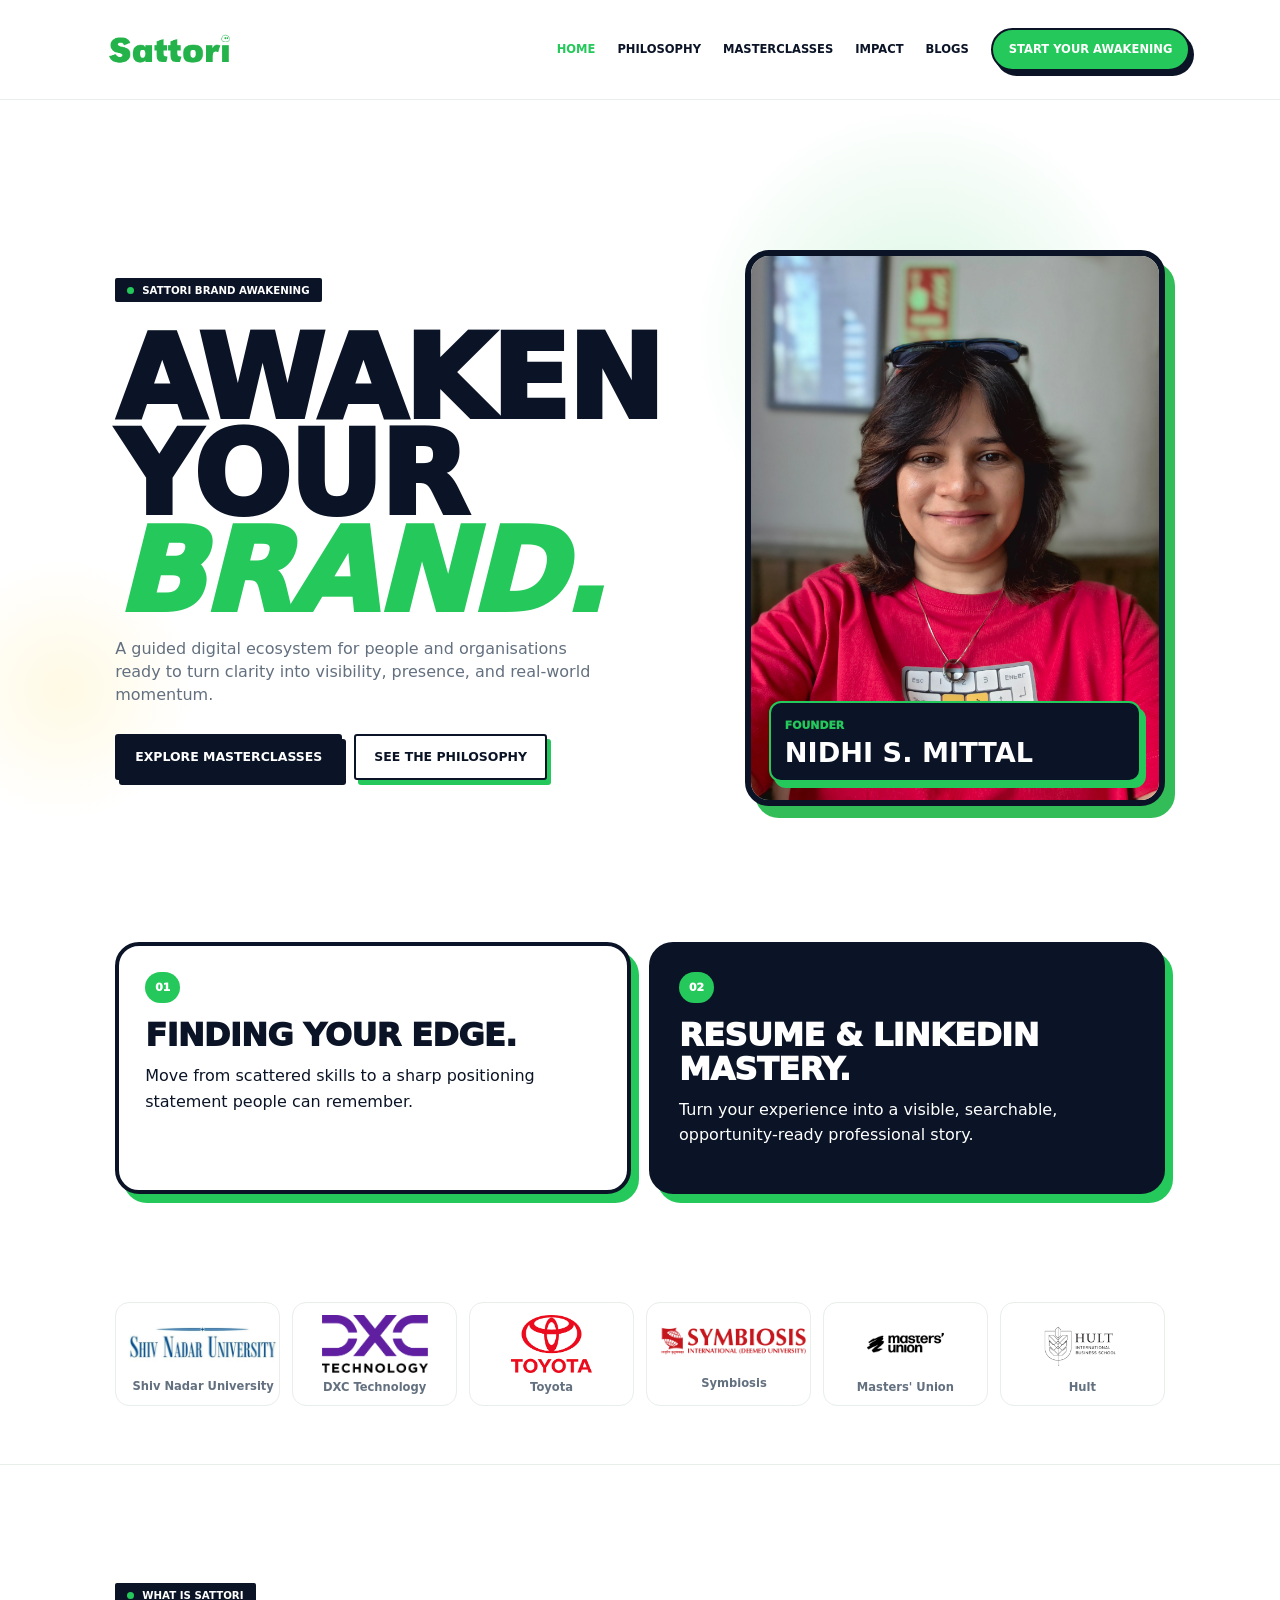
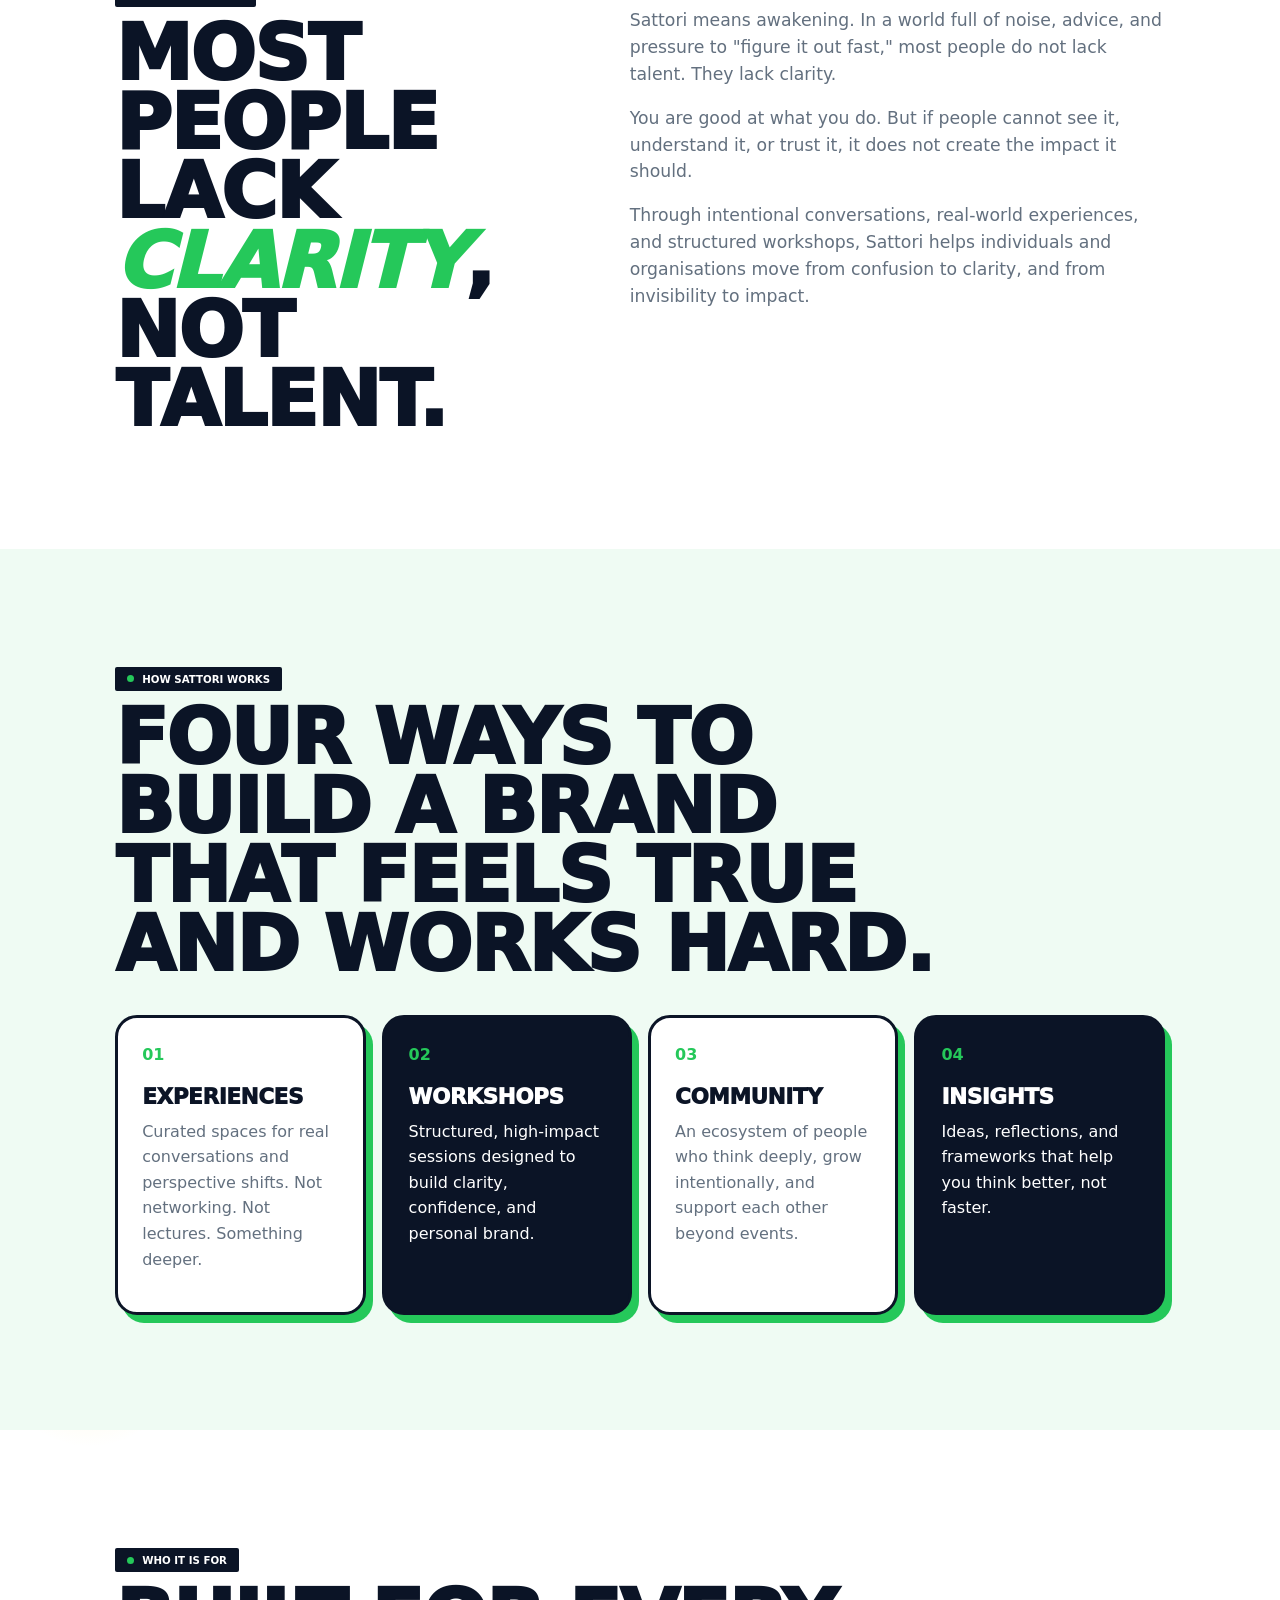
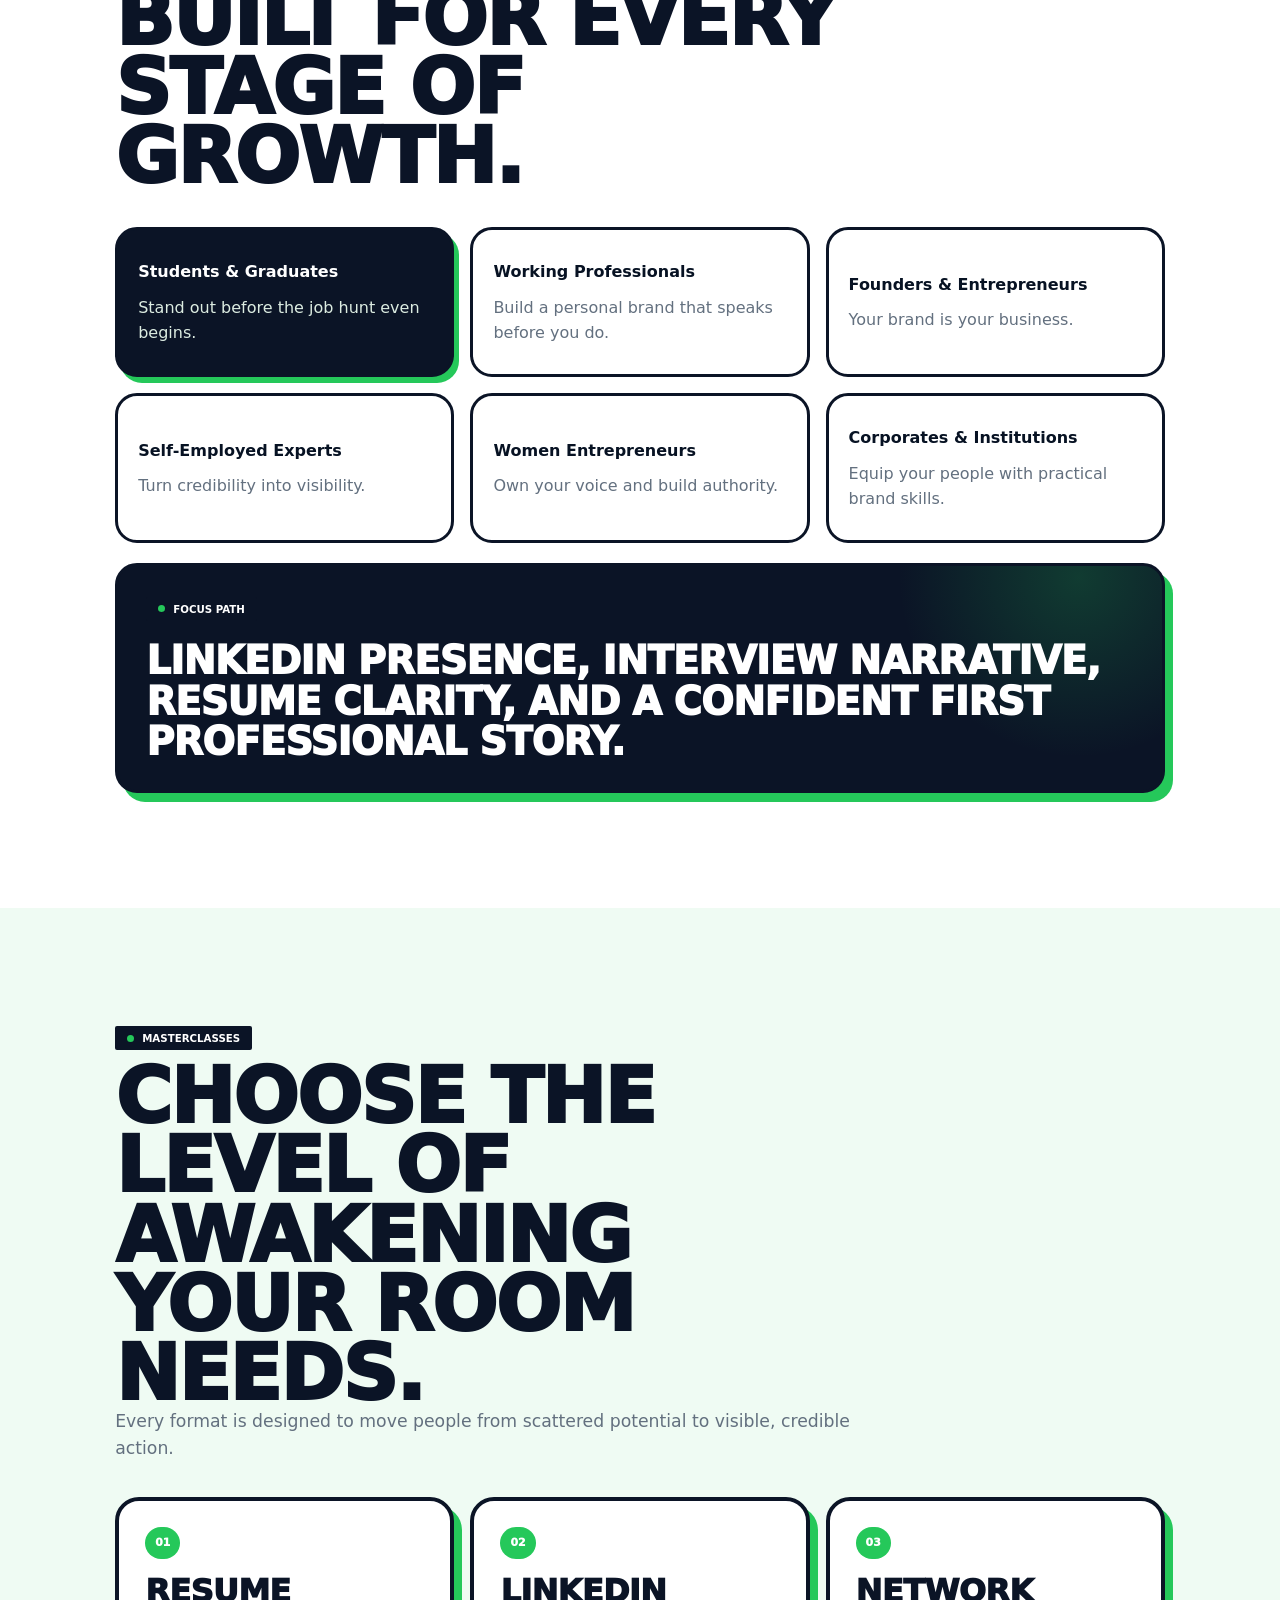
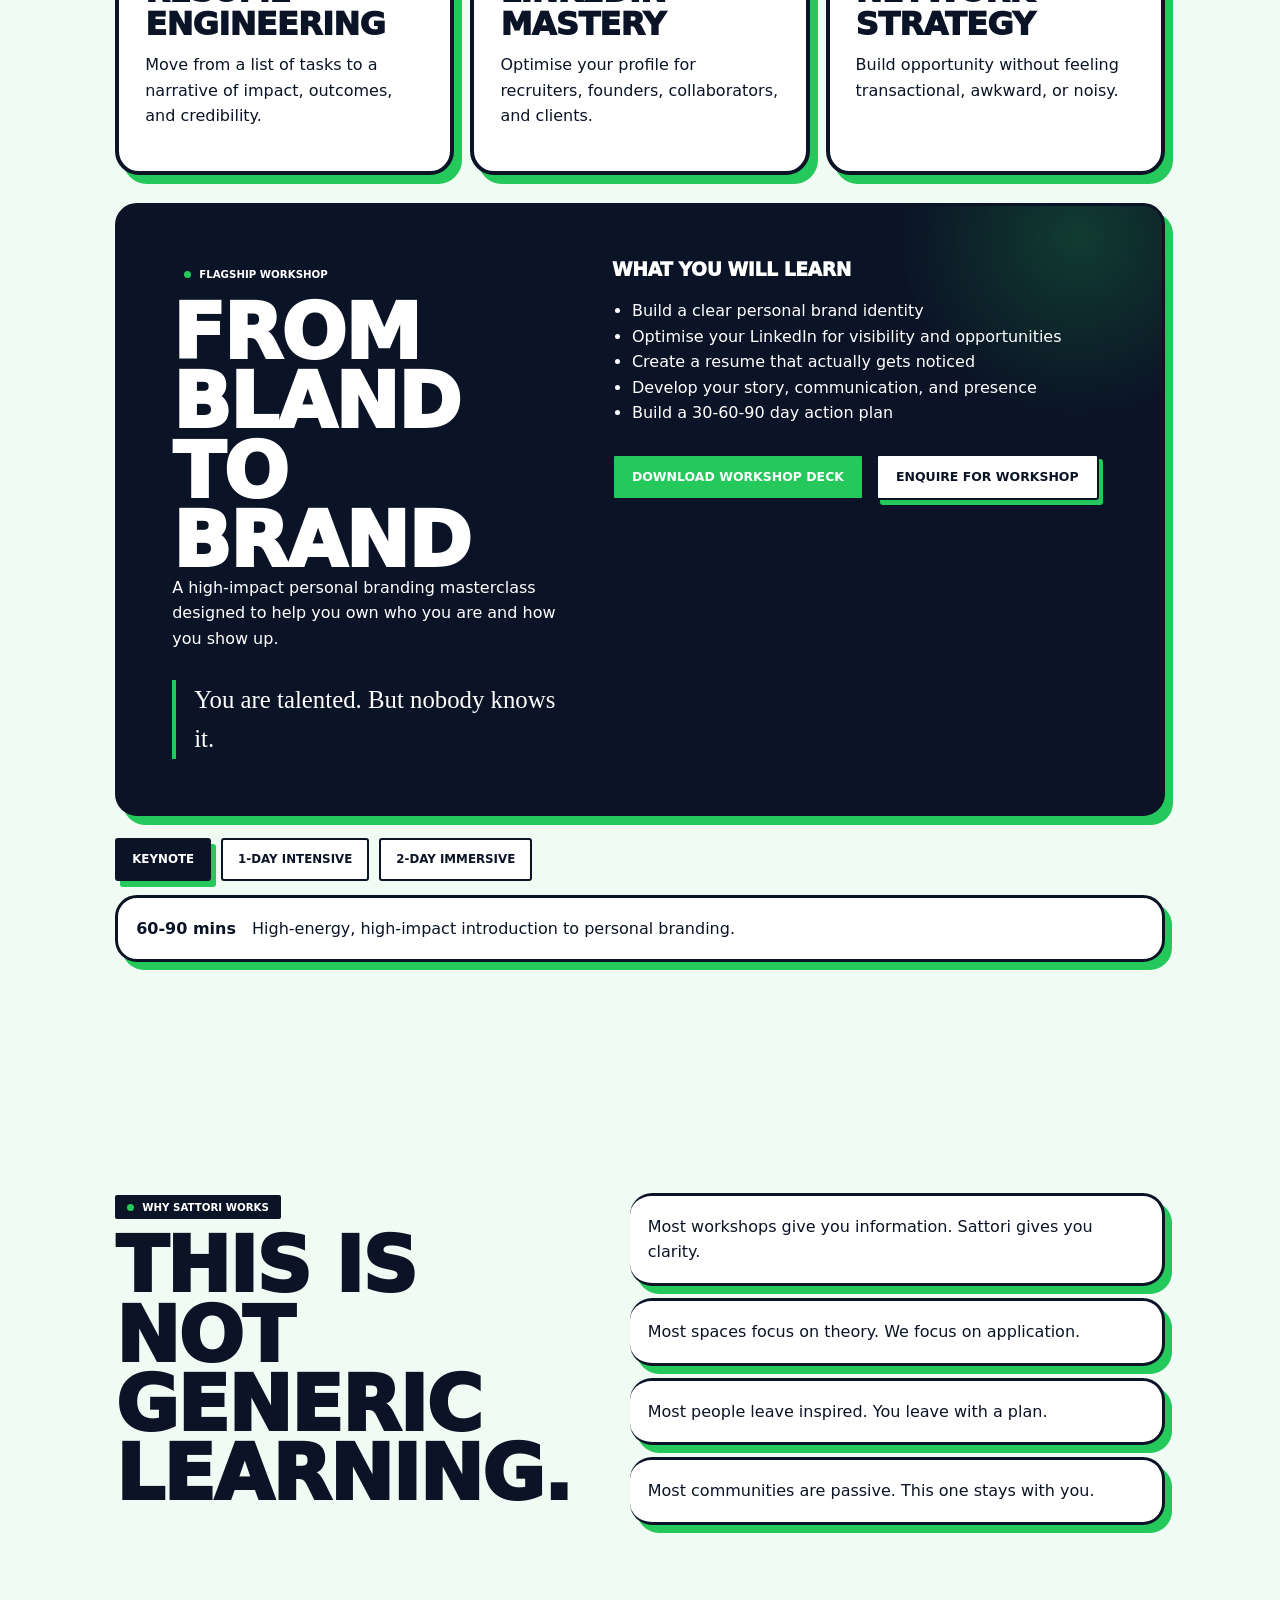
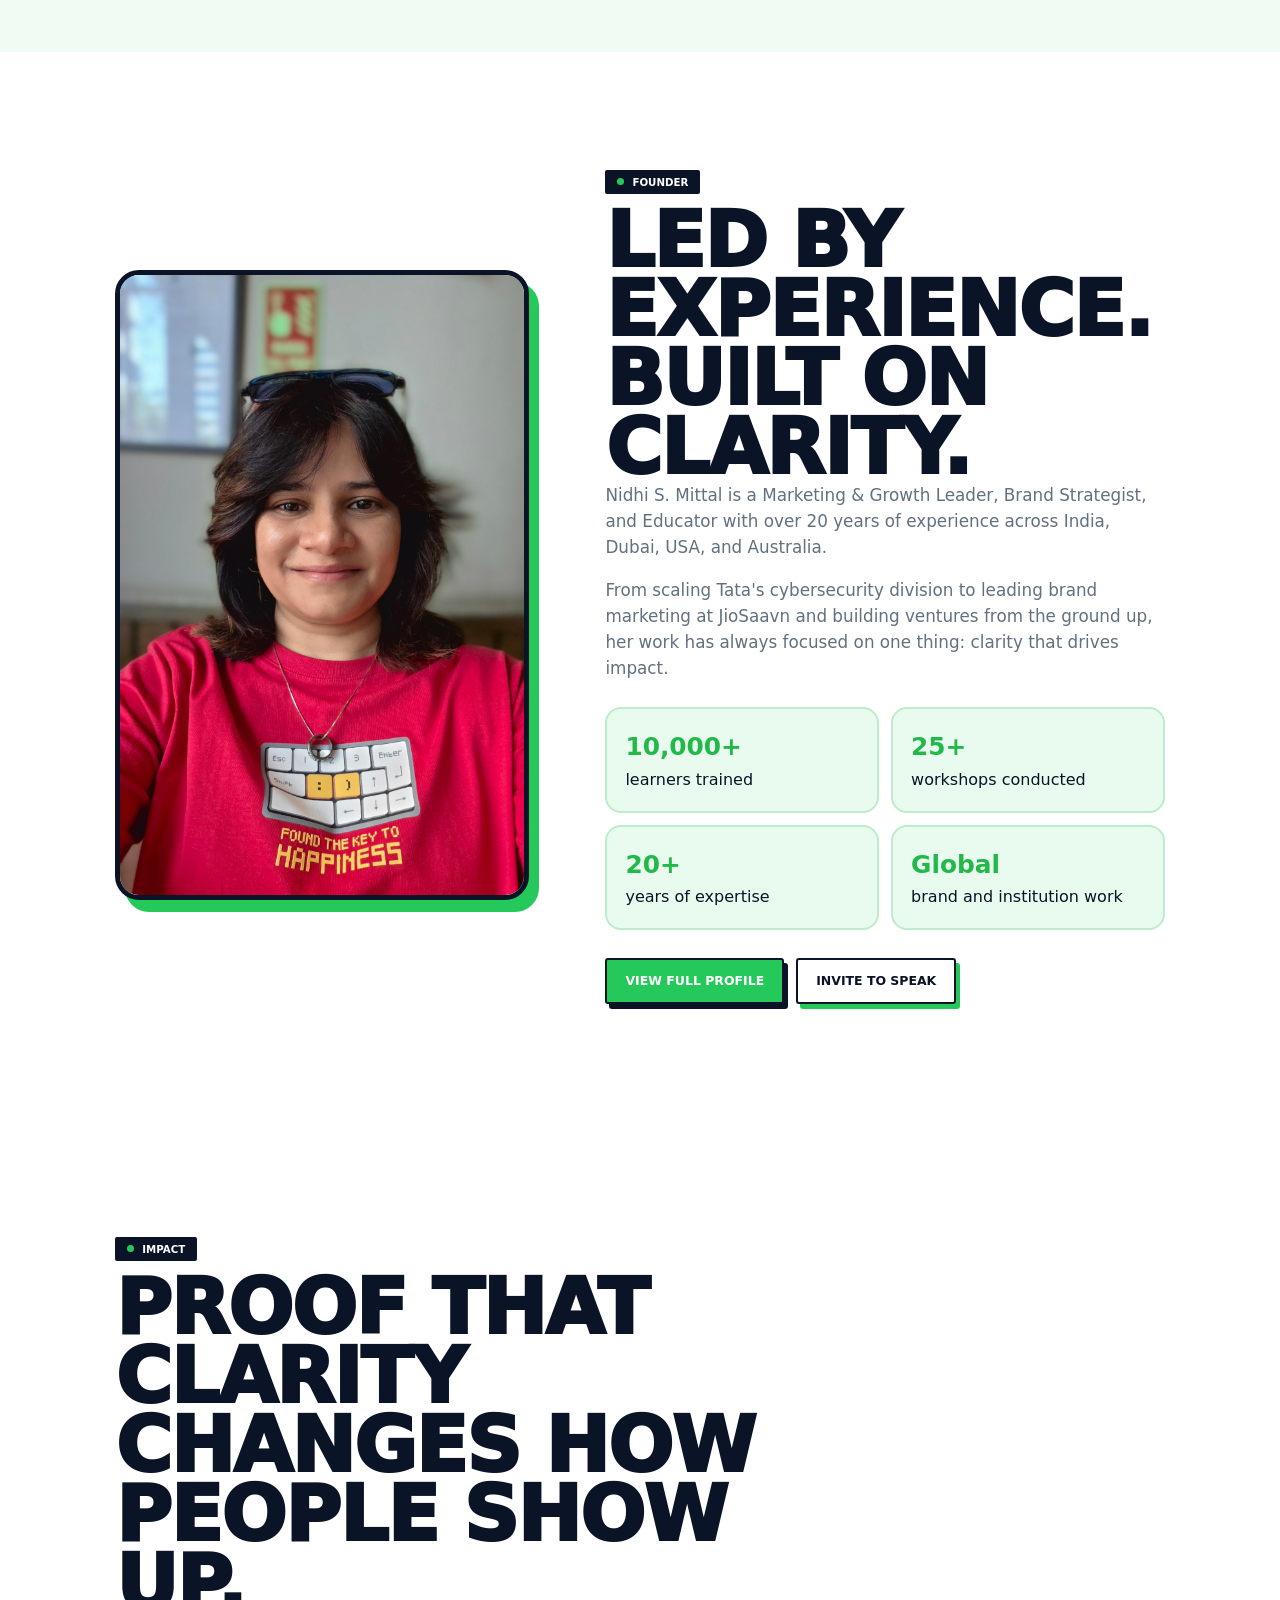
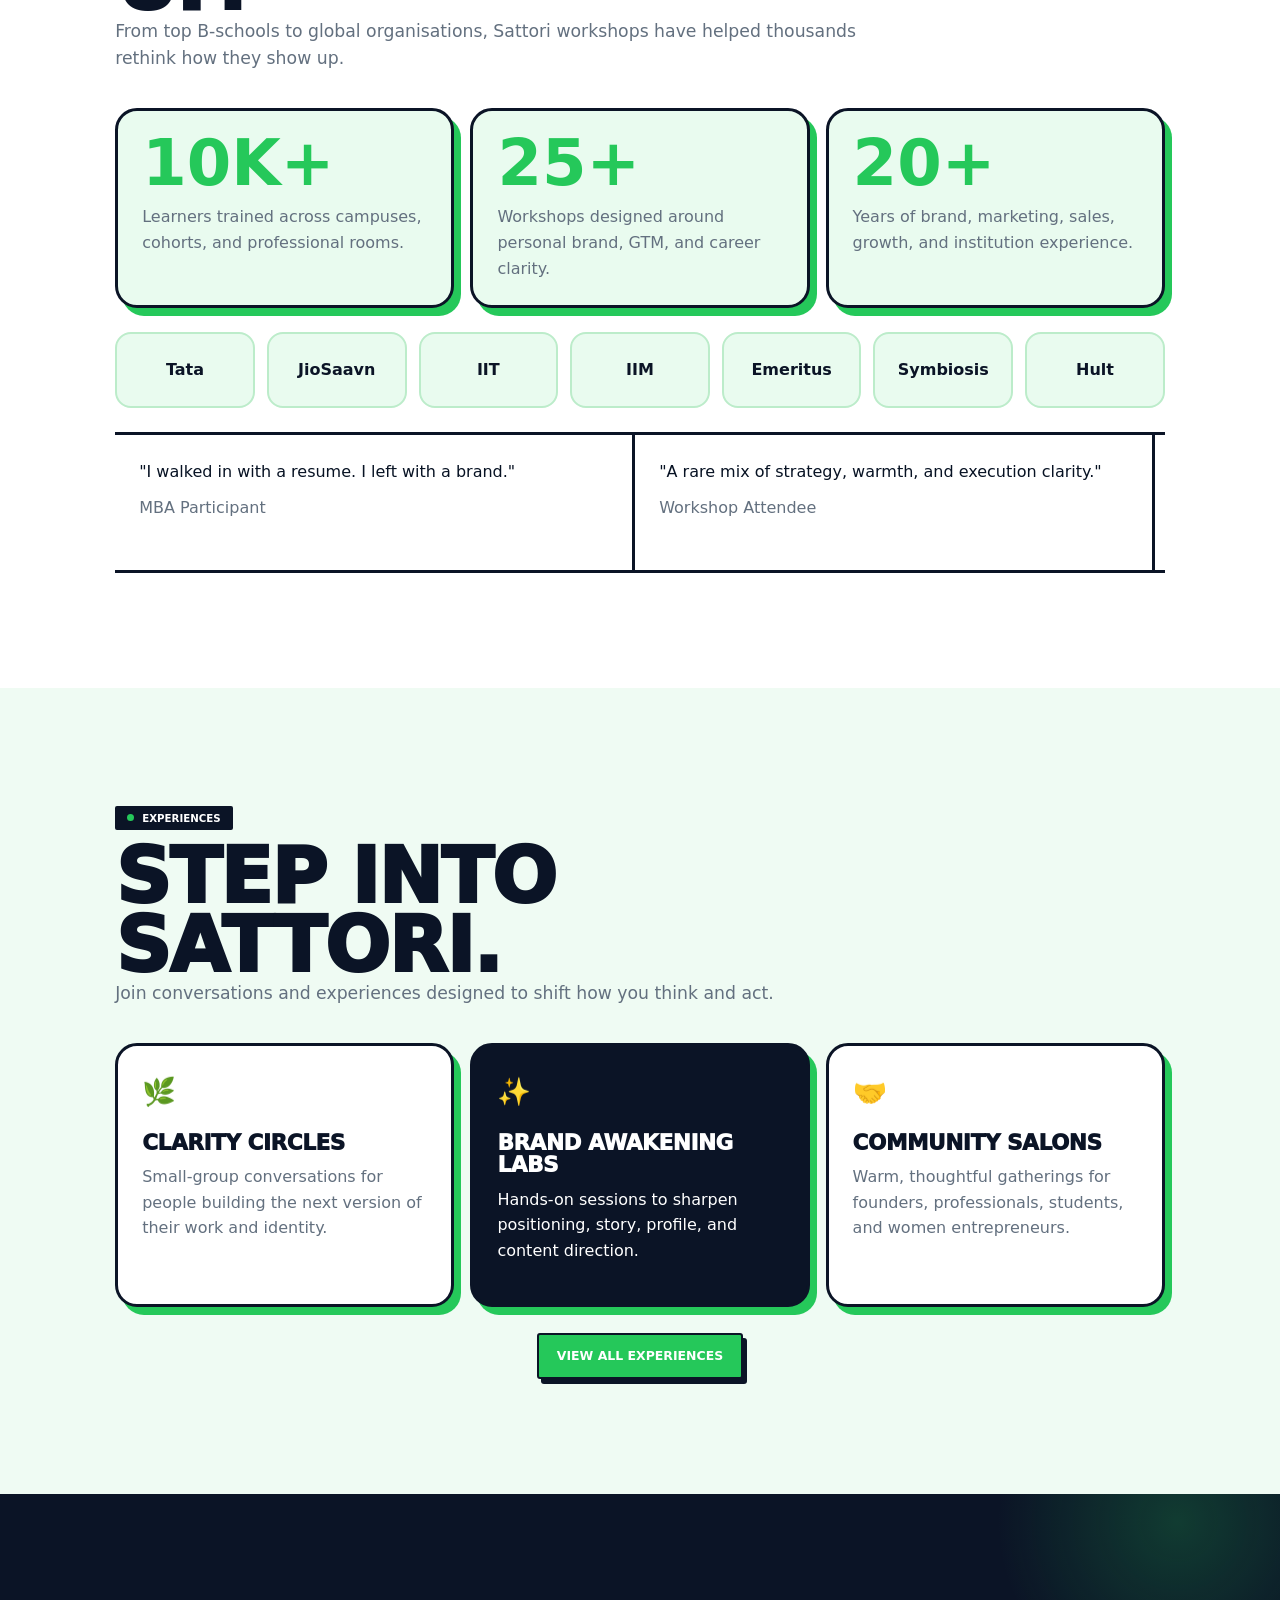
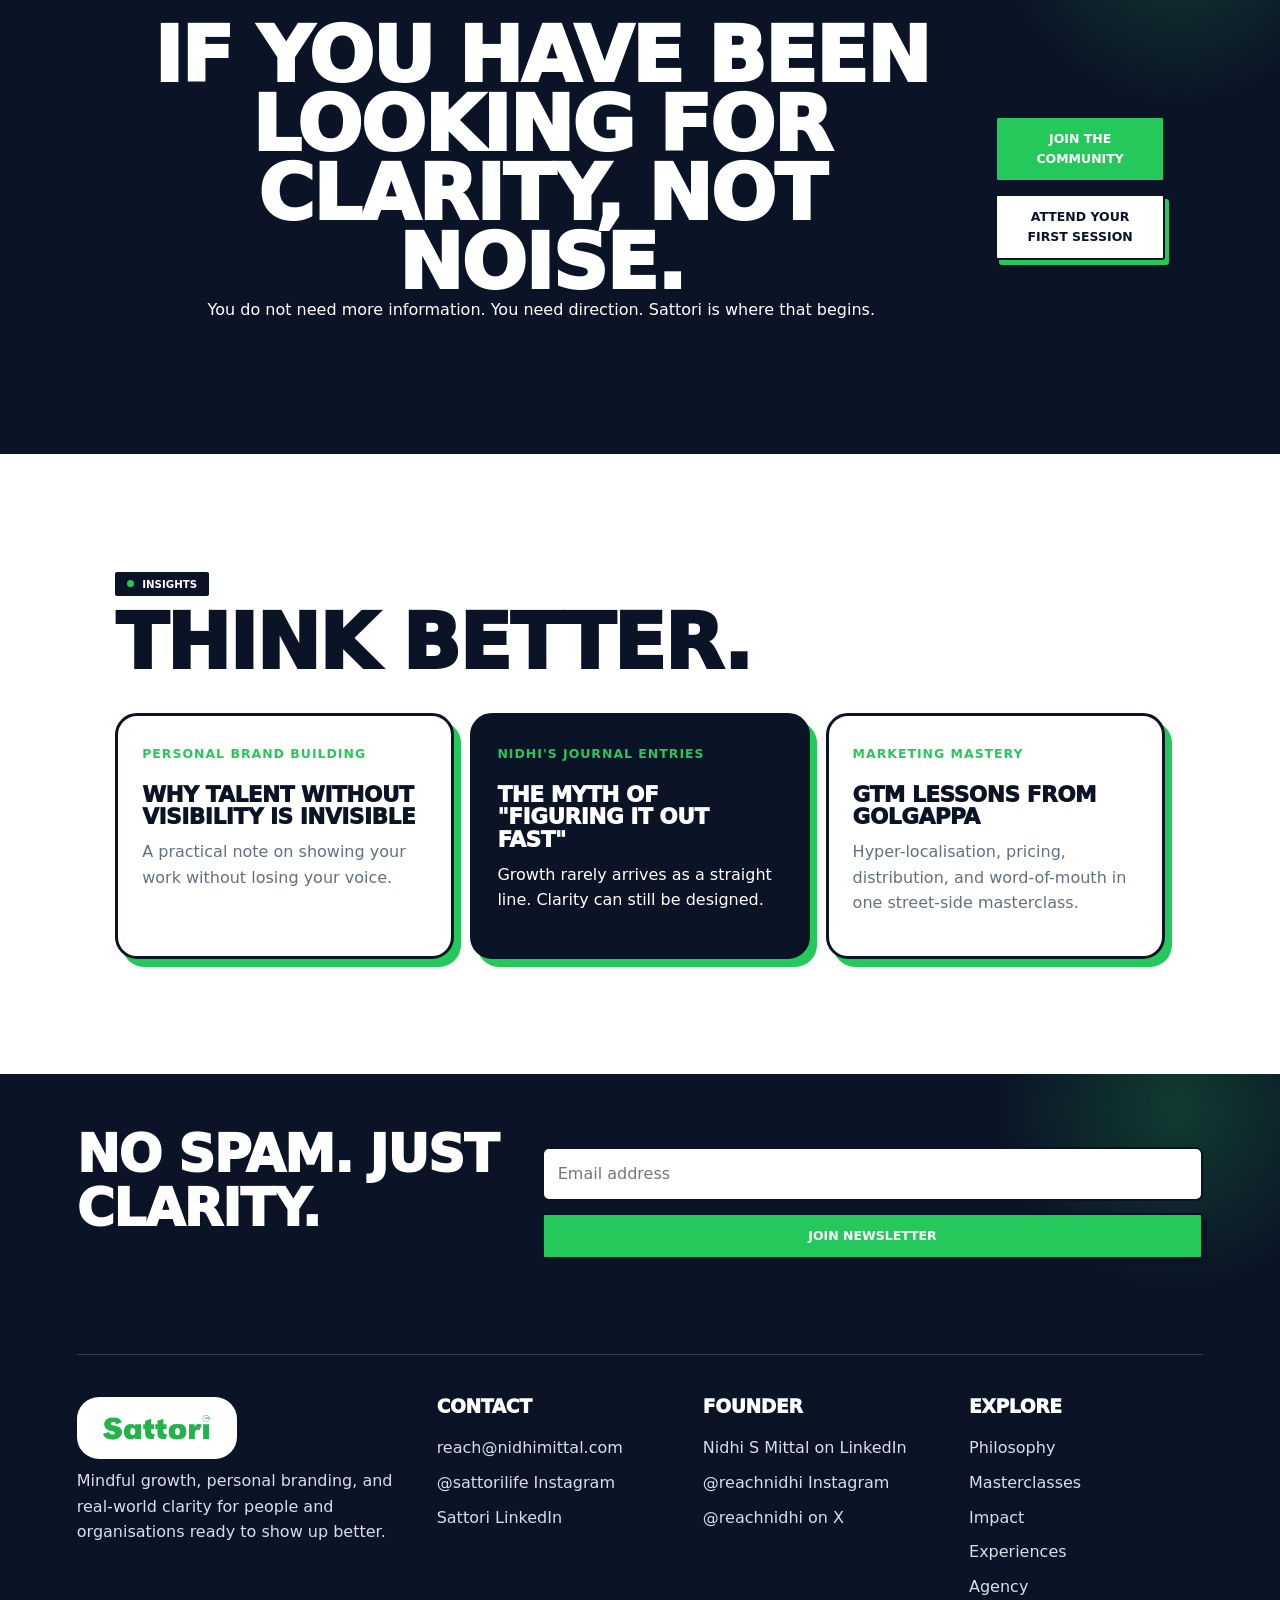
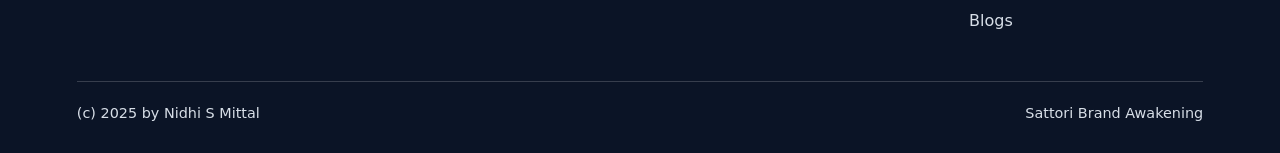
==== index.html @ d4beb848 "Add files via upload" ====
<!doctype html>
<html lang="en">
  <head>
    <meta charset="UTF-8" />
    <meta name="viewport" content="width=device-width, initial-scale=1.0" />
    <title>Sattori Brand Awakening | Awaken your brand</title>
    <meta
      name="description"
      content="Sattori Brand Awakening helps students, professionals, founders, and organisations build clarity, confidence, and personal brands that create visible impact."
    />
    <link rel="preconnect" href="https://images.unsplash.com" />
    <link rel="stylesheet" href="styles.css" />
  </head>
  <body>
    <header class="site-header" data-header>
      <a class="brand-mark" href="index.html" aria-label="Sattori home">
        <img src="assets/sattori-green-logo.png" alt="Sattori" />
      </a>
      <button class="menu-toggle" type="button" aria-label="Open navigation" data-menu-toggle>
        <span></span><span></span><span></span>
      </button>
      <nav class="site-nav" data-nav>
        <a href="index.html" aria-current="page">Home</a>
        <a href="#philosophy">Philosophy</a>
        <a href="#masterclasses">Masterclasses</a>
        <a href="#impact">Impact</a>
        <a href="blogs.html">Blogs</a>
        <a class="nav-cta" href="agency.html#work-with-us">Start Your Awakening</a>
      </nav>
    </header>

    <main>
      <section class="hero full-bleed" id="home">
        <div class="hero-media" aria-hidden="true"></div>
        <div class="hero-content">
          <p class="eyebrow">Sattori Brand Awakening</p>
          <h1>Awaken your <span>brand.</span></h1>
          <p class="hero-copy">
            A guided digital ecosystem for people and organisations ready to turn clarity
            into visibility, presence, and real-world momentum.
          </p>
          <div class="hero-actions">
            <a class="button primary" href="#masterclasses">Explore Masterclasses</a>
            <a class="button secondary" href="#philosophy">See the Philosophy</a>
          </div>
        </div>
        <div class="hero-card founder-hero-card" aria-label="Nidhi S Mittal, founder of Sattori">
          <img src="assets/nidhi-s-mittal.jpg" alt="Nidhi S Mittal, founder of Sattori Brand Awakening" />
          <div class="founder-hero-label">
            <span>Founder</span>
            <strong>Nidhi S. Mittal</strong>
          </div>
        </div>
      </section>

      <section class="quick-path">
        <article>
          <span>01</span>
          <h3>Finding your edge.</h3>
          <p>Move from scattered skills to a sharp positioning statement people can remember.</p>
        </article>
        <article class="dark">
          <span>02</span>
          <h3>Resume & LinkedIn mastery.</h3>
          <p>Turn your experience into a visible, searchable, opportunity-ready professional story.</p>
        </article>
      </section>

      <section class="logo-ticker" aria-label="Trusted by leading institutions">
        <span>
          <img src="assets/logos/shiv-nadar-university.jpg" alt="Shiv Nadar University" />
          <strong>Shiv Nadar University</strong>
        </span>
        <span>
          <img src="assets/logos/dxc-technology.png" alt="DXC Technology" />
          <strong>DXC Technology</strong>
        </span>
        <span>
          <img src="assets/logos/toyota.png" alt="Toyota" />
          <strong>Toyota</strong>
        </span>
        <span>
          <img src="assets/logos/symbiosis.png" alt="Symbiosis" />
          <strong>Symbiosis</strong>
        </span>
        <span>
          <img src="assets/logos/masters-union.png" alt="Masters' Union" />
          <strong>Masters' Union</strong>
        </span>
        <span>
          <img src="assets/logos/hult-international-business-school.png" alt="Hult International Business School" />
          <strong>Hult</strong>
        </span>
      </section>

      <section class="section intro-section" id="philosophy">
        <div class="section-kicker">What is Sattori</div>
        <div class="two-column">
          <div>
            <h2>Most people lack <em>clarity</em>, not talent.</h2>
          </div>
          <div class="rich-copy">
            <p>
              Sattori means awakening. In a world full of noise, advice, and pressure to
              "figure it out fast," most people do not lack talent. They lack clarity.
            </p>
            <p>
              You are good at what you do. But if people cannot see it, understand it, or
              trust it, it does not create the impact it should.
            </p>
            <p>
              Through intentional conversations, real-world experiences, and structured
              workshops, Sattori helps individuals and organisations move from confusion to
              clarity, and from invisibility to impact.
            </p>
          </div>
        </div>
      </section>

      <section class="section muted">
        <div class="section-heading">
          <span class="section-kicker">How Sattori Works</span>
          <h2>Four ways to build a brand that feels true and works hard.</h2>
        </div>
        <div class="pillar-grid">
          <article class="pillar reveal">
            <span>01</span>
            <h3>Experiences</h3>
            <p>Curated spaces for real conversations and perspective shifts. Not networking. Not lectures. Something deeper.</p>
          </article>
          <article class="pillar reveal">
            <span>02</span>
            <h3>Workshops</h3>
            <p>Structured, high-impact sessions designed to build clarity, confidence, and personal brand.</p>
          </article>
          <article class="pillar reveal">
            <span>03</span>
            <h3>Community</h3>
            <p>An ecosystem of people who think deeply, grow intentionally, and support each other beyond events.</p>
          </article>
          <article class="pillar reveal">
            <span>04</span>
            <h3>Insights</h3>
            <p>Ideas, reflections, and frameworks that help you think better, not faster.</p>
          </article>
        </div>
      </section>

      <section class="section" id="audience">
        <div class="section-heading compact">
          <span class="section-kicker">Who It Is For</span>
          <h2>Built for every stage of growth.</h2>
        </div>
        <div class="audience-grid">
          <button class="audience-card active" type="button" data-audience="students">
            <strong>Students & Graduates</strong>
            <span>Stand out before the job hunt even begins.</span>
          </button>
          <button class="audience-card" type="button" data-audience="professionals">
            <strong>Working Professionals</strong>
            <span>Build a personal brand that speaks before you do.</span>
          </button>
          <button class="audience-card" type="button" data-audience="founders">
            <strong>Founders & Entrepreneurs</strong>
            <span>Your brand is your business.</span>
          </button>
          <button class="audience-card" type="button" data-audience="experts">
            <strong>Self-Employed Experts</strong>
            <span>Turn credibility into visibility.</span>
          </button>
          <button class="audience-card" type="button" data-audience="women">
            <strong>Women Entrepreneurs</strong>
            <span>Own your voice and build authority.</span>
          </button>
          <button class="audience-card" type="button" data-audience="corporates">
            <strong>Corporates & Institutions</strong>
            <span>Equip your people with practical brand skills.</span>
          </button>
        </div>
        <div class="audience-detail" data-audience-detail>
          <p class="eyebrow">Focus Path</p>
          <h3>LinkedIn presence, interview narrative, resume clarity, and a confident first professional story.</h3>
        </div>
      </section>

      <section class="section workshop-section" id="masterclasses">
        <div class="section-heading compact">
          <span class="section-kicker">Masterclasses</span>
          <h2>Choose the level of awakening your room needs.</h2>
          <p>Every format is designed to move people from scattered potential to visible, credible action.</p>
        </div>
        <div class="masterclass-cards">
          <article>
            <span>01</span>
            <h3>Resume Engineering</h3>
            <p>Move from a list of tasks to a narrative of impact, outcomes, and credibility.</p>
          </article>
          <article>
            <span>02</span>
            <h3>LinkedIn Mastery</h3>
            <p>Optimise your profile for recruiters, founders, collaborators, and clients.</p>
          </article>
          <article>
            <span>03</span>
            <h3>Network Strategy</h3>
            <p>Build opportunity without feeling transactional, awkward, or noisy.</p>
          </article>
        </div>
        <div class="workshop-panel">
          <div>
            <span class="section-kicker">Flagship Workshop</span>
            <h2>From Bland to Brand</h2>
            <p>
              A high-impact personal branding masterclass designed to help you own who you
              are and how you show up.
            </p>
            <blockquote>You are talented. But nobody knows it.</blockquote>
          </div>
          <div class="learn-list">
            <h3>What you will learn</h3>
            <ul>
              <li>Build a clear personal brand identity</li>
              <li>Optimise your LinkedIn for visibility and opportunities</li>
              <li>Create a resume that actually gets noticed</li>
              <li>Develop your story, communication, and presence</li>
              <li>Build a 30-60-90 day action plan</li>
            </ul>
            <div class="button-row">
              <a class="button primary" href="mailto:reach@nidhimittal.com?subject=Sattori%20Workshop%20Deck%20Request">Download Workshop Deck</a>
              <a class="button secondary" href="agency.html#work-with-us">Enquire for Workshop</a>
            </div>
          </div>
        </div>
        <div class="format-tabs" role="tablist" aria-label="Workshop formats">
          <button class="format-tab active" type="button" data-format="keynote">Keynote</button>
          <button class="format-tab" type="button" data-format="intensive">1-Day Intensive</button>
          <button class="format-tab" type="button" data-format="immersive">2-Day Immersive</button>
        </div>
        <div class="format-copy" data-format-copy>
          <strong>60-90 mins</strong>
          <span>High-energy, high-impact introduction to personal branding.</span>
        </div>
      </section>

      <section class="section muted">
        <div class="two-column">
          <div>
            <span class="section-kicker">Why Sattori Works</span>
            <h2>This is not generic learning.</h2>
          </div>
          <div class="proof-stack">
            <p>Most workshops give you information. Sattori gives you clarity.</p>
            <p>Most spaces focus on theory. We focus on application.</p>
            <p>Most people leave inspired. You leave with a plan.</p>
            <p>Most communities are passive. This one stays with you.</p>
          </div>
        </div>
      </section>

      <section class="section founder-section">
        <figure class="founder-image">
          <img src="assets/nidhi-s-mittal.jpg" alt="Nidhi S Mittal, founder of Sattori Brand Awakening" />
        </figure>
        <div class="founder-copy">
          <span class="section-kicker">Founder</span>
          <h2>Led by experience. Built on clarity.</h2>
          <p>
            Nidhi S. Mittal is a Marketing & Growth Leader, Brand Strategist, and Educator
            with over 20 years of experience across India, Dubai, USA, and Australia.
          </p>
          <p>
            From scaling Tata's cybersecurity division to leading brand marketing at
            JioSaavn and building ventures from the ground up, her work has always focused
            on one thing: clarity that drives impact.
          </p>
          <div class="stat-grid">
            <span><strong>10,000+</strong> learners trained</span>
            <span><strong>25+</strong> workshops conducted</span>
            <span><strong>20+</strong> years of expertise</span>
            <span><strong>Global</strong> brand and institution work</span>
          </div>
          <div class="button-row">
            <a class="button primary" href="https://www.linkedin.com/in/reachnidhi/" target="_blank" rel="noreferrer">View Full Profile</a>
            <a class="button secondary" href="mailto:reach@nidhimittal.com?subject=Invite%20Nidhi%20to%20Speak">Invite to Speak</a>
          </div>
        </div>
      </section>

      <section class="section trust-section" id="impact">
        <div class="section-heading compact">
          <span class="section-kicker">Impact</span>
          <h2>Proof that clarity changes how people show up.</h2>
          <p>From top B-schools to global organisations, Sattori workshops have helped thousands rethink how they show up.</p>
        </div>
        <div class="impact-dashboard">
          <article>
            <strong>10K+</strong>
            <span>Learners trained across campuses, cohorts, and professional rooms.</span>
          </article>
          <article>
            <strong>25+</strong>
            <span>Workshops designed around personal brand, GTM, and career clarity.</span>
          </article>
          <article>
            <strong>20+</strong>
            <span>Years of brand, marketing, sales, growth, and institution experience.</span>
          </article>
        </div>
        <div class="logo-strip" aria-label="Trusted by">
          <span>Tata</span><span>JioSaavn</span><span>IIT</span><span>IIM</span><span>Emeritus</span><span>Symbiosis</span><span>Hult</span>
        </div>
        <div class="testimonial-marquee">
          <div class="testimonial-track">
            <blockquote>"I walked in with a resume. I left with a brand." <cite>MBA Participant</cite></blockquote>
            <blockquote>"A rare mix of strategy, warmth, and execution clarity." <cite>Workshop Attendee</cite></blockquote>
            <blockquote>"The session made visibility feel practical, not performative." <cite>Founder Cohort Member</cite></blockquote>
          </div>
        </div>
      </section>

      <section class="section experiences-section" id="experiences">
        <div class="section-heading compact">
          <span class="section-kicker">Experiences</span>
          <h2>Step into Sattori.</h2>
          <p>Join conversations and experiences designed to shift how you think and act.</p>
        </div>
        <div class="experience-grid">
          <article>
            <span>🌿</span>
            <h3>Clarity Circles</h3>
            <p>Small-group conversations for people building the next version of their work and identity.</p>
          </article>
          <article>
            <span>✨</span>
            <h3>Brand Awakening Labs</h3>
            <p>Hands-on sessions to sharpen positioning, story, profile, and content direction.</p>
          </article>
          <article>
            <span>🤝</span>
            <h3>Community Salons</h3>
            <p>Warm, thoughtful gatherings for founders, professionals, students, and women entrepreneurs.</p>
          </article>
        </div>
        <div class="center-action">
          <a class="button primary" href="agency.html#work-with-us">View All Experiences</a>
        </div>
      </section>

      <section class="section community-cta">
        <div>
          <h2>If you have been looking for clarity, not noise.</h2>
          <p>You do not need more information. You need direction. Sattori is where that begins.</p>
        </div>
        <div class="button-row">
          <a class="button primary" href="mailto:reach@nidhimittal.com?subject=Join%20Sattori%20Community">Join the Community</a>
          <a class="button secondary" href="#experiences">Attend Your First Session</a>
        </div>
      </section>

      <section class="section insights-preview">
        <div class="section-heading compact">
          <span class="section-kicker">Insights</span>
          <h2>Think better.</h2>
        </div>
        <div class="blog-grid">
          <a class="blog-card" href="blogs.html#visibility">
            <span>Personal Brand Building</span>
            <h3>Why talent without visibility is invisible</h3>
            <p>A practical note on showing your work without losing your voice.</p>
          </a>
          <a class="blog-card" href="blogs.html#figuring-out-fast">
            <span>Nidhi's Journal Entries</span>
            <h3>The myth of "figuring it out fast"</h3>
            <p>Growth rarely arrives as a straight line. Clarity can still be designed.</p>
          </a>
          <a class="blog-card" href="blogs.html#golgappa">
            <span>Marketing Mastery</span>
            <h3>GTM lessons from Golgappa</h3>
            <p>Hyper-localisation, pricing, distribution, and word-of-mouth in one street-side masterclass.</p>
          </a>
        </div>
      </section>
    </main>

    <footer class="site-footer" id="contact">
      <div class="footer-newsletter">
        <h2>No spam. Just clarity.</h2>
        <form data-newsletter>
          <input type="email" name="email" placeholder="Email address" aria-label="Email address" required />
          <button class="button primary" type="submit">Join Newsletter</button>
        </form>
        <p data-newsletter-message aria-live="polite"></p>
      </div>
      <div class="footer-grid">
        <div>
          <a class="brand-mark footer-brand" href="index.html">
            <img src="assets/sattori-green-logo.png" alt="Sattori" />
          </a>
          <p>Mindful growth, personal branding, and real-world clarity for people and organisations ready to show up better.</p>
        </div>
        <div>
          <h3>Contact</h3>
          <a href="mailto:reach@nidhimittal.com">reach@nidhimittal.com</a>
          <a href="https://www.instagram.com/sattorilife/" target="_blank" rel="noreferrer">@sattorilife Instagram</a>
          <a href="https://www.linkedin.com/company/sattorilife/posts/?feedView=all" target="_blank" rel="noreferrer">Sattori LinkedIn</a>
        </div>
        <div>
          <h3>Founder</h3>
          <a href="https://www.linkedin.com/in/reachnidhi/" target="_blank" rel="noreferrer">Nidhi S Mittal on LinkedIn</a>
          <a href="https://www.instagram.com/reachnidhi/" target="_blank" rel="noreferrer">@reachnidhi Instagram</a>
          <a href="https://x.com/reachnidhi" target="_blank" rel="noreferrer">@reachnidhi on X</a>
        </div>
        <div>
          <h3>Explore</h3>
          <a href="index.html#philosophy">Philosophy</a>
          <a href="index.html#masterclasses">Masterclasses</a>
          <a href="index.html#impact">Impact</a>
          <a href="index.html#experiences">Experiences</a>
          <a href="agency.html">Agency</a>
          <a href="blogs.html">Blogs</a>
        </div>
      </div>
      <div class="footer-bottom">
        <span>(c) 2025 by Nidhi S Mittal</span>
        <span>Sattori Brand Awakening</span>
      </div>
    </footer>

    <script src="script.js"></script>
  </body>
</html>
---- styles.css ----
:root {
  --green-950: #0b271d;
  --green-900: #123728;
  --green-800: #164734;
  --green-700: #1e5b43;
  --green-500: #4f8b65;
  --green-100: #e7f1e9;
  --sage: #f3f7f0;
  --white: #ffffff;
  --ink: #13231c;
  --muted: #63736b;
  --line: #dce8df;
  --gold: #b69b5f;
  --shadow: 0 24px 70px rgba(11, 39, 29, 0.13);
  --radius: 8px;
}

* {
  box-sizing: border-box;
}

html {
  scroll-behavior: smooth;
}

body {
  margin: 0;
  font-family:
    Inter, ui-sans-serif, system-ui, -apple-system, BlinkMacSystemFont, "Segoe UI",
    sans-serif;
  color: var(--ink);
  background: var(--white);
  line-height: 1.6;
}

img,
svg {
  max-width: 100%;
}

a {
  color: inherit;
  text-decoration: none;
}

button,
input,
select,
textarea {
  font: inherit;
}

.site-header {
  position: sticky;
  top: 0;
  z-index: 20;
  display: flex;
  align-items: center;
  justify-content: space-between;
  min-height: 76px;
  padding: 14px clamp(20px, 5vw, 64px);
  background: rgba(255, 255, 255, 0.86);
  border-bottom: 1px solid rgba(220, 232, 223, 0.8);
  backdrop-filter: blur(18px);
}

.brand-mark {
  display: inline-flex;
  align-items: center;
  width: 172px;
  min-width: 172px;
}

.brand-mark img {
  display: block;
  width: 100%;
  height: auto;
}

.site-nav {
  display: flex;
  align-items: center;
  gap: 24px;
  color: var(--green-900);
  font-size: 0.95rem;
  font-weight: 650;
}

.site-nav a {
  padding: 8px 0;
}

.site-nav a[aria-current="page"] {
  color: var(--green-500);
}

.nav-cta {
  padding: 10px 16px !important;
  color: var(--white);
  background: var(--green-800);
  border-radius: var(--radius);
}

.menu-toggle {
  display: none;
  width: 42px;
  height: 42px;
  border: 1px solid var(--line);
  background: var(--white);
  border-radius: var(--radius);
}

.menu-toggle span {
  display: block;
  width: 18px;
  height: 2px;
  margin: 4px auto;
  background: var(--green-900);
}

.full-bleed {
  position: relative;
  min-height: calc(100vh - 76px);
  overflow: hidden;
}

.hero {
  display: grid;
  align-items: center;
  padding: clamp(72px, 10vw, 128px) clamp(20px, 6vw, 80px);
  color: var(--white);
}

.hero-media {
  position: absolute;
  inset: 0;
  z-index: -2;
  background:
    linear-gradient(90deg, rgba(11, 39, 29, 0.94), rgba(18, 55, 40, 0.7), rgba(18, 55, 40, 0.22)),
    url("https://images.unsplash.com/photo-1497366754035-f200968a6e72?auto=format&fit=crop&w=1800&q=85") center/cover;
}

.hero-media::after {
  content: "";
  position: absolute;
  inset: 0;
  background-image:
    linear-gradient(rgba(255, 255, 255, 0.06) 1px, transparent 1px),
    linear-gradient(90deg, rgba(255, 255, 255, 0.06) 1px, transparent 1px);
  background-size: 70px 70px;
  mask-image: linear-gradient(90deg, rgba(0, 0, 0, 0.8), transparent);
}

.hero-content {
  width: min(780px, 100%);
}

.eyebrow,
.section-kicker {
  display: inline-flex;
  color: var(--green-500);
  text-transform: uppercase;
  letter-spacing: 0.12em;
  font-size: 0.76rem;
  font-weight: 800;
}

.hero .eyebrow {
  color: #cde5d1;
}

h1,
h2,
h3,
p {
  margin-top: 0;
}

h1,
h2,
h3 {
  line-height: 1.05;
  letter-spacing: 0;
  color: var(--green-950);
}

.hero h1 {
  max-width: 820px;
  margin: 18px 0 22px;
  color: var(--white);
  font-size: clamp(3rem, 7vw, 7rem);
}

.hero-copy {
  max-width: 680px;
  color: #e6f1e8;
  font-size: clamp(1.08rem, 2vw, 1.35rem);
}

.hero-actions,
.button-row {
  display: flex;
  flex-wrap: wrap;
  gap: 12px;
  margin-top: 28px;
}

.button {
  display: inline-flex;
  align-items: center;
  justify-content: center;
  min-height: 46px;
  padding: 12px 18px;
  border: 1px solid transparent;
  border-radius: var(--radius);
  font-weight: 800;
  cursor: pointer;
  transition: transform 180ms ease, background 180ms ease, border-color 180ms ease;
}

.button:hover {
  transform: translateY(-2px);
}

.button.primary {
  color: var(--white);
  background: var(--green-800);
}

.hero .button.primary {
  background: #dfeedd;
  color: var(--green-950);
}

.button.secondary {
  color: var(--green-900);
  background: var(--white);
  border-color: var(--line);
}

.hero .button.secondary {
  color: var(--white);
  background: rgba(255, 255, 255, 0.08);
  border-color: rgba(255, 255, 255, 0.36);
}

.hero-card {
  position: absolute;
  right: clamp(20px, 6vw, 80px);
  bottom: clamp(20px, 6vw, 70px);
  width: min(320px, calc(100% - 40px));
  padding: 22px;
  color: var(--green-950);
  background: rgba(255, 255, 255, 0.9);
  border: 1px solid rgba(255, 255, 255, 0.72);
  border-radius: var(--radius);
  box-shadow: var(--shadow);
}

.nsm-lockup {
  display: flex;
  gap: 6px;
  font-size: 2.8rem;
  font-weight: 900;
  letter-spacing: 0;
}

.highlight-s {
  color: var(--green-500);
  font-family: Georgia, serif;
}

.hero-card p {
  margin: 8px 0 4px;
  font-weight: 800;
}

.hero-card small {
  color: var(--muted);
}

.section {
  padding: clamp(70px, 9vw, 118px) clamp(20px, 6vw, 80px);
}

.muted {
  background: var(--sage);
}

.two-column {
  display: grid;
  grid-template-columns: minmax(0, 0.9fr) minmax(0, 1.1fr);
  gap: clamp(32px, 6vw, 86px);
  align-items: start;
}

.section h2,
.page-hero h1 {
  margin: 12px 0 0;
  font-size: clamp(2.2rem, 4.8vw, 4.7rem);
}

.rich-copy {
  color: #31483d;
  font-size: 1.08rem;
}

.section-heading {
  width: min(870px, 100%);
  margin-bottom: 36px;
}

.section-heading.compact {
  width: min(760px, 100%);
}

.section-heading p {
  color: var(--muted);
  font-size: 1.08rem;
}

.pillar-grid,
.audience-grid,
.blog-grid,
.experience-grid,
.format-grid {
  display: grid;
  grid-template-columns: repeat(4, minmax(0, 1fr));
  gap: 16px;
}

.pillar,
.blog-card,
.experience-grid article,
.format-grid article,
.article-card {
  padding: 24px;
  background: var(--white);
  border: 1px solid var(--line);
  border-radius: var(--radius);
  box-shadow: 0 10px 32px rgba(11, 39, 29, 0.05);
}

.pillar span,
.service-row span {
  color: var(--gold);
  font-weight: 900;
}

.pillar h3,
.experience-grid h3,
.blog-card h3 {
  margin: 18px 0 10px;
  font-size: 1.35rem;
}

.pillar p,
.blog-card p,
.experience-grid p,
.article-card p,
.format-grid p,
.service-row p,
.service-row li {
  color: var(--muted);
}

.audience-grid {
  grid-template-columns: repeat(3, minmax(0, 1fr));
}

.audience-card {
  min-height: 142px;
  padding: 20px;
  text-align: left;
  color: var(--green-950);
  background: var(--white);
  border: 1px solid var(--line);
  border-radius: var(--radius);
  cursor: pointer;
}

.audience-card strong,
.audience-card span {
  display: block;
}

.audience-card span {
  margin-top: 10px;
  color: var(--muted);
}

.audience-card.active {
  color: var(--white);
  background: var(--green-800);
  border-color: var(--green-800);
}

.audience-card.active span {
  color: #dcece1;
}

.audience-detail {
  margin-top: 20px;
  padding: 28px;
  color: var(--white);
  background: var(--green-950);
  border-radius: var(--radius);
}

.audience-detail h3 {
  margin: 10px 0 0;
  color: var(--white);
  font-size: clamp(1.5rem, 3vw, 2.5rem);
}

.workshop-section {
  background: linear-gradient(180deg, var(--white), var(--sage));
}

.workshop-panel {
  display: grid;
  grid-template-columns: minmax(0, 0.9fr) minmax(0, 1.1fr);
  gap: 34px;
  padding: clamp(28px, 5vw, 54px);
  background: var(--green-950);
  border-radius: var(--radius);
  box-shadow: var(--shadow);
}

.workshop-panel h2,
.workshop-panel h3,
.workshop-panel p,
.workshop-panel li,
.workshop-panel blockquote {
  color: var(--white);
}

.workshop-panel blockquote {
  margin: 28px 0 0;
  padding-left: 18px;
  border-left: 4px solid var(--gold);
  font-size: 1.55rem;
  font-family: Georgia, serif;
}

.learn-list ul {
  padding-left: 20px;
}

.format-tabs {
  display: flex;
  flex-wrap: wrap;
  gap: 10px;
  margin-top: 22px;
}

.format-tab,
.filter,
.text-link {
  border: 1px solid var(--line);
  color: var(--green-900);
  background: var(--white);
  border-radius: var(--radius);
  cursor: pointer;
  font-weight: 800;
}

.format-tab,
.filter {
  padding: 10px 15px;
}

.format-tab.active,
.filter.active {
  color: var(--white);
  background: var(--green-800);
  border-color: var(--green-800);
}

.format-copy {
  display: flex;
  gap: 16px;
  margin-top: 14px;
  padding: 18px;
  background: var(--white);
  border: 1px solid var(--line);
  border-radius: var(--radius);
}

.proof-stack p {
  margin: 0 0 12px;
  padding: 18px;
  background: var(--white);
  border-left: 4px solid var(--green-500);
  border-radius: var(--radius);
  box-shadow: 0 10px 28px rgba(11, 39, 29, 0.05);
}

.founder-section {
  display: grid;
  grid-template-columns: minmax(280px, 0.85fr) minmax(0, 1.15fr);
  gap: clamp(32px, 6vw, 80px);
  align-items: center;
}

.founder-image {
  min-height: 620px;
  margin: 0;
  overflow: hidden;
  background: var(--green-100);
  border-radius: var(--radius);
  box-shadow: var(--shadow);
}

.founder-image img {
  display: block;
  width: 100%;
  height: 620px;
  object-fit: cover;
  object-position: center 28%;
}

.founder-copy p {
  color: var(--muted);
  font-size: 1.05rem;
}

.stat-grid {
  display: grid;
  grid-template-columns: repeat(2, minmax(0, 1fr));
  gap: 12px;
  margin-top: 26px;
}

.stat-grid span {
  padding: 18px;
  background: var(--sage);
  border: 1px solid var(--line);
  border-radius: var(--radius);
}

.stat-grid strong {
  display: block;
  color: var(--green-800);
  font-size: 1.55rem;
}

.logo-strip {
  display: flex;
  flex-wrap: wrap;
  gap: 12px;
}

.logo-strip span {
  flex: 1 1 120px;
  display: grid;
  place-items: center;
  min-height: 76px;
  color: var(--green-900);
  background: var(--sage);
  border: 1px solid var(--line);
  border-radius: var(--radius);
  font-weight: 900;
}

.testimonial-marquee {
  overflow: hidden;
  margin-top: 24px;
  border: 1px solid var(--line);
  border-radius: var(--radius);
}

.testimonial-track {
  display: flex;
  width: max-content;
  animation: marquee 26s linear infinite;
}

.testimonial-track blockquote {
  width: min(520px, 86vw);
  margin: 0;
  padding: 24px;
  color: var(--green-950);
  border-right: 1px solid var(--line);
}

.testimonial-track cite {
  display: block;
  margin-top: 10px;
  color: var(--muted);
  font-style: normal;
}

@keyframes marquee {
  from {
    transform: translateX(0);
  }
  to {
    transform: translateX(-50%);
  }
}

.experience-grid {
  grid-template-columns: repeat(3, minmax(0, 1fr));
}

.experience-grid article span {
  font-size: 1.7rem;
}

.center-action {
  display: flex;
  justify-content: center;
  margin-top: 26px;
}

.community-cta,
.writer-corner,
.newsletter-band {
  display: flex;
  align-items: center;
  justify-content: space-between;
  gap: 28px;
  background: var(--green-950);
  color: var(--white);
}

.community-cta h2,
.community-cta p,
.writer-corner h2,
.writer-corner p,
.newsletter-band h2,
.newsletter-band p {
  color: var(--white);
}

.blog-grid {
  grid-template-columns: repeat(3, minmax(0, 1fr));
}

.blog-card span,
.article-card span {
  color: var(--green-500);
  font-size: 0.78rem;
  font-weight: 900;
  text-transform: uppercase;
  letter-spacing: 0.08em;
}

.site-footer {
  padding: 54px clamp(20px, 6vw, 80px) 28px;
  color: #dcece1;
  background: var(--green-950);
}

.footer-newsletter {
  display: grid;
  grid-template-columns: 0.8fr 1.2fr;
  gap: 24px;
  align-items: center;
  margin-bottom: 42px;
  padding-bottom: 36px;
  border-bottom: 1px solid rgba(255, 255, 255, 0.18);
}

.footer-newsletter h2 {
  color: var(--white);
  font-size: clamp(2rem, 4vw, 3.8rem);
}

form {
  display: grid;
  gap: 12px;
}

input,
select,
textarea {
  width: 100%;
  min-height: 48px;
  padding: 12px 14px;
  color: var(--green-950);
  background: var(--white);
  border: 1px solid var(--line);
  border-radius: var(--radius);
}

textarea {
  min-height: 140px;
  resize: vertical;
}

.footer-grid {
  display: grid;
  grid-template-columns: 1.4fr repeat(3, 1fr);
  gap: 32px;
}

.footer-grid h3,
.footer-grid strong {
  color: var(--white);
}

.footer-grid a,
.footer-grid p {
  display: block;
  margin-bottom: 9px;
  color: #dcece1;
}

.footer-brand {
  display: inline-flex;
  padding: 8px 10px;
  background: var(--white);
  border-radius: var(--radius);
}

.footer-bottom {
  display: flex;
  justify-content: space-between;
  gap: 18px;
  margin-top: 38px;
  padding-top: 20px;
  border-top: 1px solid rgba(255, 255, 255, 0.18);
  color: #bed4c5;
  font-size: 0.9rem;
}

.page-hero {
  min-height: 68vh;
  display: grid;
  align-items: end;
  padding: clamp(90px, 12vw, 150px) clamp(20px, 6vw, 80px) clamp(54px, 8vw, 90px);
  background:
    linear-gradient(90deg, rgba(11, 39, 29, 0.92), rgba(11, 39, 29, 0.5)),
    url("https://images.unsplash.com/photo-1551836022-d5d88e9218df?auto=format&fit=crop&w=1800&q=85") center/cover;
}

.blogs-hero {
  background:
    linear-gradient(90deg, rgba(11, 39, 29, 0.92), rgba(11, 39, 29, 0.52)),
    url("https://images.unsplash.com/photo-1499750310107-5fef28a66643?auto=format&fit=crop&w=1800&q=85") center/cover;
}

.page-hero > div {
  width: min(960px, 100%);
}

.page-hero h1,
.page-hero p {
  color: var(--white);
}

.page-hero p:not(.eyebrow) {
  max-width: 760px;
  font-size: 1.16rem;
}

.service-stack {
  display: grid;
  gap: 18px;
}

.service-row {
  display: grid;
  grid-template-columns: minmax(220px, 0.8fr) minmax(0, 1.2fr);
  gap: 28px;
  padding: 28px;
  border: 1px solid var(--line);
  border-radius: var(--radius);
}

.service-row h3 {
  margin-top: 10px;
  font-size: clamp(1.6rem, 3vw, 2.4rem);
}

.format-grid {
  grid-template-columns: repeat(4, minmax(0, 1fr));
}

.recommendation-slider {
  position: relative;
  min-height: 270px;
  overflow: hidden;
  background: var(--sage);
  border: 1px solid var(--line);
  border-radius: var(--radius);
}

.recommendation {
  position: absolute;
  inset: 0;
  display: grid;
  align-content: center;
  padding: clamp(24px, 5vw, 54px);
  opacity: 0;
  transform: translateX(20px);
  transition: opacity 240ms ease, transform 240ms ease;
}

.recommendation.active {
  opacity: 1;
  transform: translateX(0);
}

.recommendation p {
  max-width: 900px;
  font-size: clamp(1.3rem, 3vw, 2.3rem);
  line-height: 1.22;
  color: var(--green-950);
  font-family: Georgia, serif;
}

.recommendation strong,
.recommendation span {
  display: block;
}

.recommendation span {
  color: var(--muted);
}

.slider-controls {
  position: absolute;
  right: 18px;
  bottom: 18px;
  display: flex;
  gap: 8px;
}

.slider-controls button {
  width: 42px;
  aspect-ratio: 1;
  border: 1px solid var(--line);
  color: var(--green-900);
  background: var(--white);
  border-radius: 50%;
  cursor: pointer;
  font-size: 1.6rem;
}

.contact-panel {
  display: grid;
  grid-template-columns: minmax(0, 0.85fr) minmax(0, 1.15fr);
  gap: 34px;
}

.contact-form {
  padding: 26px;
  background: var(--sage);
  border: 1px solid var(--line);
  border-radius: var(--radius);
}

.contact-form label {
  display: grid;
  gap: 7px;
  color: var(--green-900);
  font-weight: 800;
}

.blog-controls {
  padding-bottom: 0;
}

.filter-row {
  display: flex;
  flex-wrap: wrap;
  gap: 10px;
}

.article-list {
  display: grid;
  gap: 18px;
}

.article-card {
  padding: clamp(24px, 4vw, 42px);
}

.article-card h2 {
  margin: 10px 0 14px;
  font-size: clamp(1.8rem, 3.6vw, 3.2rem);
}

.text-link {
  padding: 10px 0;
  border: 0;
  border-bottom: 2px solid var(--green-500);
  border-radius: 0;
}

.article-more {
  display: none;
  margin-top: 18px;
}

.article-card.expanded .article-more {
  display: block;
}

.article-card.hidden {
  display: none;
}

.newsletter-band {
  display: grid;
  grid-template-columns: 0.9fr 1.1fr;
}

.reveal {
  opacity: 0;
  transform: translateY(18px);
  transition: opacity 500ms ease, transform 500ms ease;
}

.reveal.is-visible {
  opacity: 1;
  transform: translateY(0);
}

@media (max-width: 980px) {
  .site-nav {
    position: fixed;
    inset: 76px 14px auto;
    display: none;
    flex-direction: column;
    align-items: stretch;
    padding: 18px;
    background: var(--white);
    border: 1px solid var(--line);
    border-radius: var(--radius);
    box-shadow: var(--shadow);
  }

  .site-nav.open {
    display: flex;
  }

  .menu-toggle {
    display: block;
  }

  .hero-card {
    position: static;
    margin-top: 42px;
  }

  .two-column,
  .workshop-panel,
  .founder-section,
  .service-row,
  .contact-panel,
  .footer-newsletter,
  .newsletter-band {
    grid-template-columns: 1fr;
  }

  .pillar-grid,
  .audience-grid,
  .blog-grid,
  .experience-grid,
  .format-grid,
  .footer-grid {
    grid-template-columns: repeat(2, minmax(0, 1fr));
  }

  .founder-image {
    min-height: 440px;
  }

  .founder-image img {
    height: 440px;
  }
}

@media (max-width: 640px) {
  .hero h1 {
    font-size: clamp(2.7rem, 15vw, 4.4rem);
  }

  .section h2,
  .page-hero h1 {
    font-size: clamp(2rem, 11vw, 3.2rem);
  }

  .pillar-grid,
  .audience-grid,
  .blog-grid,
  .experience-grid,
  .format-grid,
  .footer-grid,
  .stat-grid {
    grid-template-columns: 1fr;
  }

  .community-cta,
  .writer-corner {
    align-items: flex-start;
    flex-direction: column;
  }

  .footer-bottom,
  .format-copy {
    flex-direction: column;
  }

  .button {
    width: 100%;
  }

  .hero-actions,
  .button-row {
    width: 100%;
  }
}

/* Sattori reference theme */
:root {
  --green-950: #071223;
  --green-900: #0b1426;
  --green-800: #22b84a;
  --green-700: #18a840;
  --green-500: #25c85a;
  --green-100: #e9fbef;
  --sage: #effbf3;
  --ink: #0b1426;
  --muted: #63707f;
  --line: #cfd9d4;
  --gold: #25c85a;
  --shadow: 10px 12px 0 rgba(34, 184, 74, 0.92);
  --radius: 22px;
}

body {
  background:
    radial-gradient(circle at 7% 26%, rgba(255, 220, 72, 0.18), transparent 95px),
    radial-gradient(circle at 93% 18%, rgba(37, 200, 90, 0.12), transparent 150px),
    radial-gradient(circle at 88% 70%, rgba(37, 200, 90, 0.12), transparent 190px),
    #fff;
}

.site-header {
  min-height: 58px;
  padding: 8px clamp(18px, 7vw, 110px);
  background: rgba(255, 255, 255, 0.94);
  border-bottom: 1px solid #e8eee9;
}

.brand-mark {
  width: 118px;
  min-width: 118px;
}

.site-nav {
  gap: 22px;
  color: var(--ink);
  font-size: 0.72rem;
  font-weight: 900;
  text-transform: uppercase;
}

.quick-path {
  display: grid;
  grid-template-columns: repeat(2, minmax(0, 1fr));
  gap: 18px;
  padding: 0 clamp(20px, 9vw, 150px) clamp(48px, 7vw, 84px);
  background: #fff;
}

.quick-path article,
.masterclass-cards article {
  padding: 26px;
  background: #fff;
  border: 4px solid var(--ink);
  border-radius: 24px;
  box-shadow: 8px 9px 0 var(--green-500);
}

.quick-path .dark {
  color: #fff;
  background: var(--ink);
}

.quick-path span,
.masterclass-cards span {
  display: inline-flex;
  padding: 7px 10px;
  color: #fff;
  background: var(--green-500);
  border-radius: 999px;
  font-size: 0.68rem;
  font-weight: 950;
}

.quick-path h3,
.masterclass-cards h3 {
  margin: 16px 0 10px;
  font-size: clamp(1.4rem, 2.5vw, 2.2rem);
}

.quick-path .dark h3,
.quick-path .dark p {
  color: #fff;
}

.logo-ticker {
  display: grid;
  grid-template-columns: repeat(6, minmax(0, 1fr));
  gap: 12px;
  padding: 24px clamp(20px, 9vw, 150px) 58px;
  color: var(--muted);
  background: #fff;
  border-bottom: 1px solid #e8eee9;
}

.logo-ticker span {
  display: grid;
  place-items: center;
  min-height: 96px;
  padding: 12px;
  text-align: center;
  font-weight: 900;
  background: #fff;
  border: 1px solid #e8eee9;
  border-radius: 14px;
}

.logo-ticker img {
  display: block;
  max-width: 150px;
  max-height: 58px;
  object-fit: contain;
}

.logo-ticker strong {
  display: block;
  margin-top: 8px;
  color: var(--muted);
  font-size: 0.72rem;
  line-height: 1.1;
}

.masterclass-cards {
  display: grid;
  grid-template-columns: repeat(3, minmax(0, 1fr));
  gap: 16px;
  margin: 0 0 28px;
}

.nav-cta,
.button.primary {
  color: #fff;
  background: var(--green-500);
  border: 2px solid var(--ink);
  box-shadow: 4px 5px 0 var(--ink);
}

.button.secondary {
  color: var(--ink);
  background: #fff;
  border: 2px solid var(--ink);
  box-shadow: 4px 5px 0 var(--green-500);
}

.button {
  min-height: 42px;
  padding: 11px 18px;
  border-radius: 3px;
  font-size: 0.78rem;
  text-transform: uppercase;
  letter-spacing: 0;
}

.button:hover {
  transform: translate(-1px, -2px);
}

.hero {
  min-height: calc(100vh - 58px);
  grid-template-columns: minmax(0, 1fr) minmax(280px, 430px);
  gap: clamp(30px, 6vw, 86px);
  align-items: center;
  padding: clamp(58px, 9vw, 110px) clamp(20px, 9vw, 150px) clamp(60px, 8vw, 96px);
  color: var(--ink);
}

.hero-media {
  background:
    radial-gradient(circle at 72% 28%, rgba(37, 200, 90, 0.18), transparent 230px),
    radial-gradient(circle at 5% 70%, rgba(255, 221, 88, 0.16), transparent 130px),
    #fff;
}

.hero-media::after {
  display: none;
}

.hero-content {
  width: min(640px, 100%);
}

.eyebrow,
.section-kicker {
  align-items: center;
  gap: 8px;
  width: fit-content;
  padding: 7px 12px;
  color: #fff;
  background: var(--ink);
  border-radius: 2px;
  font-size: 0.64rem;
  line-height: 1;
  letter-spacing: 0;
}

.eyebrow::before,
.section-kicker::before {
  content: "";
  width: 7px;
  aspect-ratio: 1;
  background: var(--green-500);
  border-radius: 50%;
}

.hero .eyebrow {
  color: #fff;
}

h1,
h2,
h3 {
  color: var(--ink);
  font-weight: 950;
  letter-spacing: -0.02em;
  text-transform: uppercase;
}

.hero h1 {
  max-width: 560px;
  margin: 18px 0 16px;
  color: var(--ink);
  font-size: clamp(4.4rem, 9vw, 8.7rem);
  line-height: 0.84;
}

.hero h1 span,
.section h2 em,
.page-hero h1 span {
  display: inline-block;
  color: var(--green-500);
  font-style: italic;
}

.hero-copy {
  max-width: 490px;
  color: var(--muted);
  font-size: 1rem;
  line-height: 1.45;
}

.hero .button.primary {
  color: #fff;
  background: var(--ink);
}

.hero .button.secondary {
  color: var(--ink);
  background: #fff;
  border-color: var(--ink);
}

.hero-card {
  position: relative;
  right: auto;
  bottom: auto;
  width: min(420px, 100%);
  min-height: 520px;
  justify-self: end;
  align-self: center;
  padding: 0;
  overflow: hidden;
  color: #fff;
  background:
    radial-gradient(circle at 52% 35%, rgba(255, 255, 255, 0.95) 0 8%, rgba(37, 200, 90, 0.46) 9% 17%, transparent 18%),
    radial-gradient(circle at 52% 35%, rgba(37, 200, 90, 0.32), transparent 42%),
    linear-gradient(135deg, #fff 0 31%, #eafbf0 31% 47%, #25c85a 47% 49%, #071223 49% 100%);
  border: 6px solid var(--ink);
  border-radius: 24px;
  box-shadow: var(--shadow);
}

.hero-card::before {
  content: "BRAND AWAKENING";
  position: absolute;
  left: 18px;
  bottom: 76px;
  padding: 8px 12px;
  color: #fff;
  background: var(--green-500);
  border-radius: 2px;
  font-size: 0.64rem;
  font-weight: 950;
  letter-spacing: 0.02em;
}

.hero-card::after {
  content: "CLARITY OVER NOISE";
  position: absolute;
  right: 20px;
  top: 22px;
  width: min-content;
  color: var(--ink);
  font-size: clamp(2.8rem, 5vw, 4.7rem);
  font-weight: 950;
  line-height: 0.88;
  text-transform: uppercase;
}

.nsm-lockup {
  position: absolute;
  left: 18px;
  bottom: 24px;
  max-width: 270px;
  font-size: 2.15rem;
  line-height: 1;
  text-transform: uppercase;
}

.awakening-copy span,
.highlight-s {
  color: var(--green-500);
  font-family: inherit;
}

.hero-card p,
.hero-card small {
  display: none;
}

.section {
  padding: clamp(66px, 9vw, 124px) clamp(20px, 9vw, 150px);
}

.intro-section,
.trust-section,
.insights-preview {
  background: #fff;
}

.muted,
.workshop-section,
.experiences-section,
.blog-controls {
  background: var(--sage);
}

.section h2,
.page-hero h1 {
  font-size: clamp(2.6rem, 6vw, 5.9rem);
  line-height: 0.9;
}

.rich-copy,
.founder-copy p,
.section-heading p {
  color: var(--muted);
  line-height: 1.55;
}

.pillar,
.blog-card,
.experience-grid article,
.format-grid article,
.article-card,
.audience-card,
.format-copy,
.proof-stack p,
.service-row,
.contact-form,
.recommendation-slider {
  border: 3px solid var(--ink);
  border-radius: var(--radius);
  box-shadow: 7px 8px 0 var(--green-500);
}

.pillar,
.blog-card,
.experience-grid article,
.format-grid article,
.article-card {
  background: #fff;
}

.pillar:nth-child(even),
.blog-card:nth-child(even),
.experience-grid article:nth-child(even),
.format-grid article:nth-child(even) {
  color: #fff;
  background: var(--ink);
}

.pillar:nth-child(even) h3,
.pillar:nth-child(even) p,
.blog-card:nth-child(even) h3,
.blog-card:nth-child(even) p,
.experience-grid article:nth-child(even) h3,
.experience-grid article:nth-child(even) p,
.format-grid article:nth-child(even) strong,
.format-grid article:nth-child(even) p {
  color: #fff;
}

.pillar span,
.service-row span,
.blog-card span,
.article-card span {
  color: var(--green-500);
}

.audience-card {
  min-height: 150px;
  background: #fff;
  box-shadow: none;
}

.audience-card.active,
.format-tab.active,
.filter.active {
  color: #fff;
  background: var(--ink);
  border-color: var(--ink);
  box-shadow: 5px 6px 0 var(--green-500);
}

.audience-detail,
.workshop-panel,
.community-cta,
.writer-corner,
.newsletter-band,
.site-footer {
  background:
    radial-gradient(circle at 92% 5%, rgba(37, 200, 90, 0.22), transparent 180px),
    var(--ink);
}

.audience-detail,
.workshop-panel {
  border: 3px solid var(--ink);
  box-shadow: 8px 9px 0 var(--green-500);
}

.workshop-panel blockquote {
  color: #fff;
  border-left-color: var(--green-500);
}

.format-tab,
.filter {
  border: 2px solid var(--ink);
  border-radius: 3px;
  color: var(--ink);
  text-transform: uppercase;
  font-size: 0.74rem;
}

.proof-stack p {
  border-left: 0;
}

.founder-image {
  min-height: 610px;
  border: 5px solid var(--ink);
  border-radius: 24px;
  box-shadow: 10px 12px 0 var(--green-500);
}

.stat-grid span,
.logo-strip span {
  background: var(--green-100);
  border: 2px solid #bcecca;
  border-radius: 16px;
}

.testimonial-marquee {
  border-block: 3px solid var(--ink);
  border-inline: 0;
  border-radius: 0;
  background: #fff;
}

.testimonial-track blockquote {
  border-right: 3px solid var(--ink);
}

.community-cta {
  text-align: center;
}

.community-cta,
.writer-corner,
.newsletter-band {
  border-radius: 0;
}

.site-footer {
  color: #d7dee7;
}

.footer-brand {
  width: 130px;
  min-width: 130px;
  padding: 7px 9px;
}

.footer-grid a,
.footer-grid p,
.footer-bottom {
  color: #d7dee7;
}

.page-hero {
  min-height: 74vh;
  align-items: center;
  background:
    radial-gradient(circle at 72% 30%, rgba(37, 200, 90, 0.19), transparent 240px),
    #fff;
  border-bottom: 3px solid var(--ink);
}

.page-hero h1,
.page-hero p {
  color: var(--ink);
}

.page-hero .eyebrow {
  color: #fff;
}

.service-row {
  background: #fff;
}

.recommendation-slider {
  background: #fff;
}

.recommendation p {
  color: var(--ink);
  font-family: inherit;
  font-weight: 950;
  text-transform: uppercase;
}

.slider-controls button {
  border: 2px solid var(--ink);
  color: var(--ink);
  background: var(--green-500);
}

.contact-panel {
  background: #fff;
}

.contact-form {
  background: var(--sage);
}

input,
select,
textarea {
  border: 2px solid var(--ink);
  border-radius: 7px;
}

.text-link {
  color: var(--ink);
  border-bottom: 3px solid var(--green-500);
}

@media (max-width: 980px) {
  .brand-mark {
    width: 112px;
    min-width: 112px;
  }

  .hero {
    grid-template-columns: 1fr;
  }

  .quick-path,
  .masterclass-cards,
  .logo-ticker {
    grid-template-columns: repeat(2, minmax(0, 1fr));
  }

  .hero-card {
    justify-self: start;
    min-height: 440px;
  }

  .site-nav {
    background: #fff;
    border: 3px solid var(--ink);
  }
}

@media (max-width: 640px) {
  .site-header {
    padding-inline: 16px;
  }

  .hero h1 {
    font-size: clamp(3.9rem, 18vw, 5.8rem);
  }

  .hero-card {
    width: 100%;
    min-height: 390px;
  }

  .quick-path,
  .masterclass-cards,
  .logo-ticker {
    grid-template-columns: 1fr;
  }

  .section h2,
  .page-hero h1 {
    font-size: clamp(2.6rem, 13vw, 4.2rem);
  }
}

/* Header sizing */
.site-header {
  min-height: 100px;
}

.brand-mark {
  width: 160px;
  min-width: 160px;
}

@media (max-width: 980px) {
  .site-nav {
    inset: 100px 14px auto;
  }
}

/* App-style homepage preview */
.app-preview {
  display: grid;
  grid-template-rows: auto 1fr auto auto auto;
  gap: 16px;
  padding: 22px;
  background:
    radial-gradient(circle at 50% 38%, rgba(255, 255, 255, 0.98) 0 10%, rgba(37, 200, 90, 0.38) 11% 24%, transparent 25%),
    radial-gradient(circle at 50% 38%, rgba(37, 200, 90, 0.25), transparent 44%),
    linear-gradient(145deg, #ffffff 0 34%, #eafbf0 34% 52%, #25c85a 52% 54%, #071223 54% 100%);
}

.founder-hero-card {
  padding: 0;
  background: var(--green-100);
}

.founder-hero-card::before,
.founder-hero-card::after {
  display: none;
}

.founder-hero-card img {
  display: block;
  width: 100%;
  height: 100%;
  min-height: 520px;
  object-fit: cover;
  object-position: center 28%;
}

.founder-hero-label {
  position: absolute;
  left: 18px;
  right: 18px;
  bottom: 18px;
  padding: 14px;
  color: #fff;
  background: var(--ink);
  border: 2px solid var(--green-500);
  border-radius: 12px;
  box-shadow: 5px 6px 0 var(--green-500);
}

.founder-hero-label span,
.founder-hero-label strong {
  display: block;
}

.founder-hero-label span {
  color: var(--green-500);
  font-size: 0.68rem;
  font-weight: 950;
  text-transform: uppercase;
}

.founder-hero-label strong {
  margin-top: 4px;
  font-size: 1.7rem;
  line-height: 1;
  text-transform: uppercase;
}

.app-preview::after {
  content: "";
}

.preview-top,
.preview-score,
.preview-modules,
.clarity-orb,
.app-preview .nsm-lockup {
  position: relative;
  z-index: 2;
}

.preview-top {
  display: flex;
  align-items: start;
  justify-content: space-between;
  gap: 14px;
  color: var(--ink);
}

.preview-top span,
.preview-score span {
  padding: 7px 10px;
  color: #fff;
  background: var(--green-500);
  border: 2px solid var(--ink);
  border-radius: 999px;
  font-size: 0.62rem;
  font-weight: 950;
  text-transform: uppercase;
}

.preview-top strong {
  max-width: 150px;
  font-size: 1.15rem;
  line-height: 1;
  text-align: right;
  text-transform: uppercase;
}

.clarity-orb {
  place-self: center;
  width: min(190px, 50vw);
  aspect-ratio: 1;
  border: 3px solid var(--ink);
  border-radius: 50%;
  background:
    radial-gradient(circle at 50% 50%, #fff 0 18%, #25c85a 19% 28%, #eafbf0 29% 45%, transparent 46%),
    repeating-conic-gradient(from 0deg, rgba(7, 18, 35, 0.92) 0 8deg, transparent 8deg 18deg);
  box-shadow: 0 0 0 14px rgba(37, 200, 90, 0.12);
}

.preview-score {
  display: flex;
  align-items: end;
  justify-content: space-between;
}

.preview-score strong {
  color: #fff;
  font-size: 3.5rem;
  line-height: 0.8;
}

.preview-modules {
  display: grid;
  grid-template-columns: repeat(2, minmax(0, 1fr));
  gap: 8px;
}

.preview-modules span {
  padding: 10px;
  color: var(--ink);
  background: #fff;
  border: 2px solid var(--ink);
  border-radius: 7px;
  font-size: 0.68rem;
  font-weight: 950;
  text-transform: uppercase;
}

.app-preview .nsm-lockup {
  left: auto;
  bottom: auto;
  color: #fff;
}

.impact-dashboard {
  display: grid;
  grid-template-columns: repeat(3, minmax(0, 1fr));
  gap: 16px;
  margin-bottom: 24px;
}

.impact-dashboard article {
  padding: 24px;
  color: var(--ink);
  background: var(--green-100);
  border: 3px solid var(--ink);
  border-radius: var(--radius);
  box-shadow: 7px 8px 0 var(--green-500);
}

.impact-dashboard strong {
  display: block;
  color: var(--green-500);
  font-size: clamp(2.6rem, 5vw, 4.8rem);
  line-height: 0.9;
}

.impact-dashboard span {
  display: block;
  margin-top: 12px;
  color: var(--muted);
}

@media (max-width: 980px) {
  .impact-dashboard {
    grid-template-columns: repeat(2, minmax(0, 1fr));
  }
}

@media (max-width: 640px) {
  .app-preview {
    min-height: 500px;
  }

  .founder-hero-card img {
    min-height: 500px;
  }

  .impact-dashboard {
    grid-template-columns: 1fr;
  }
}
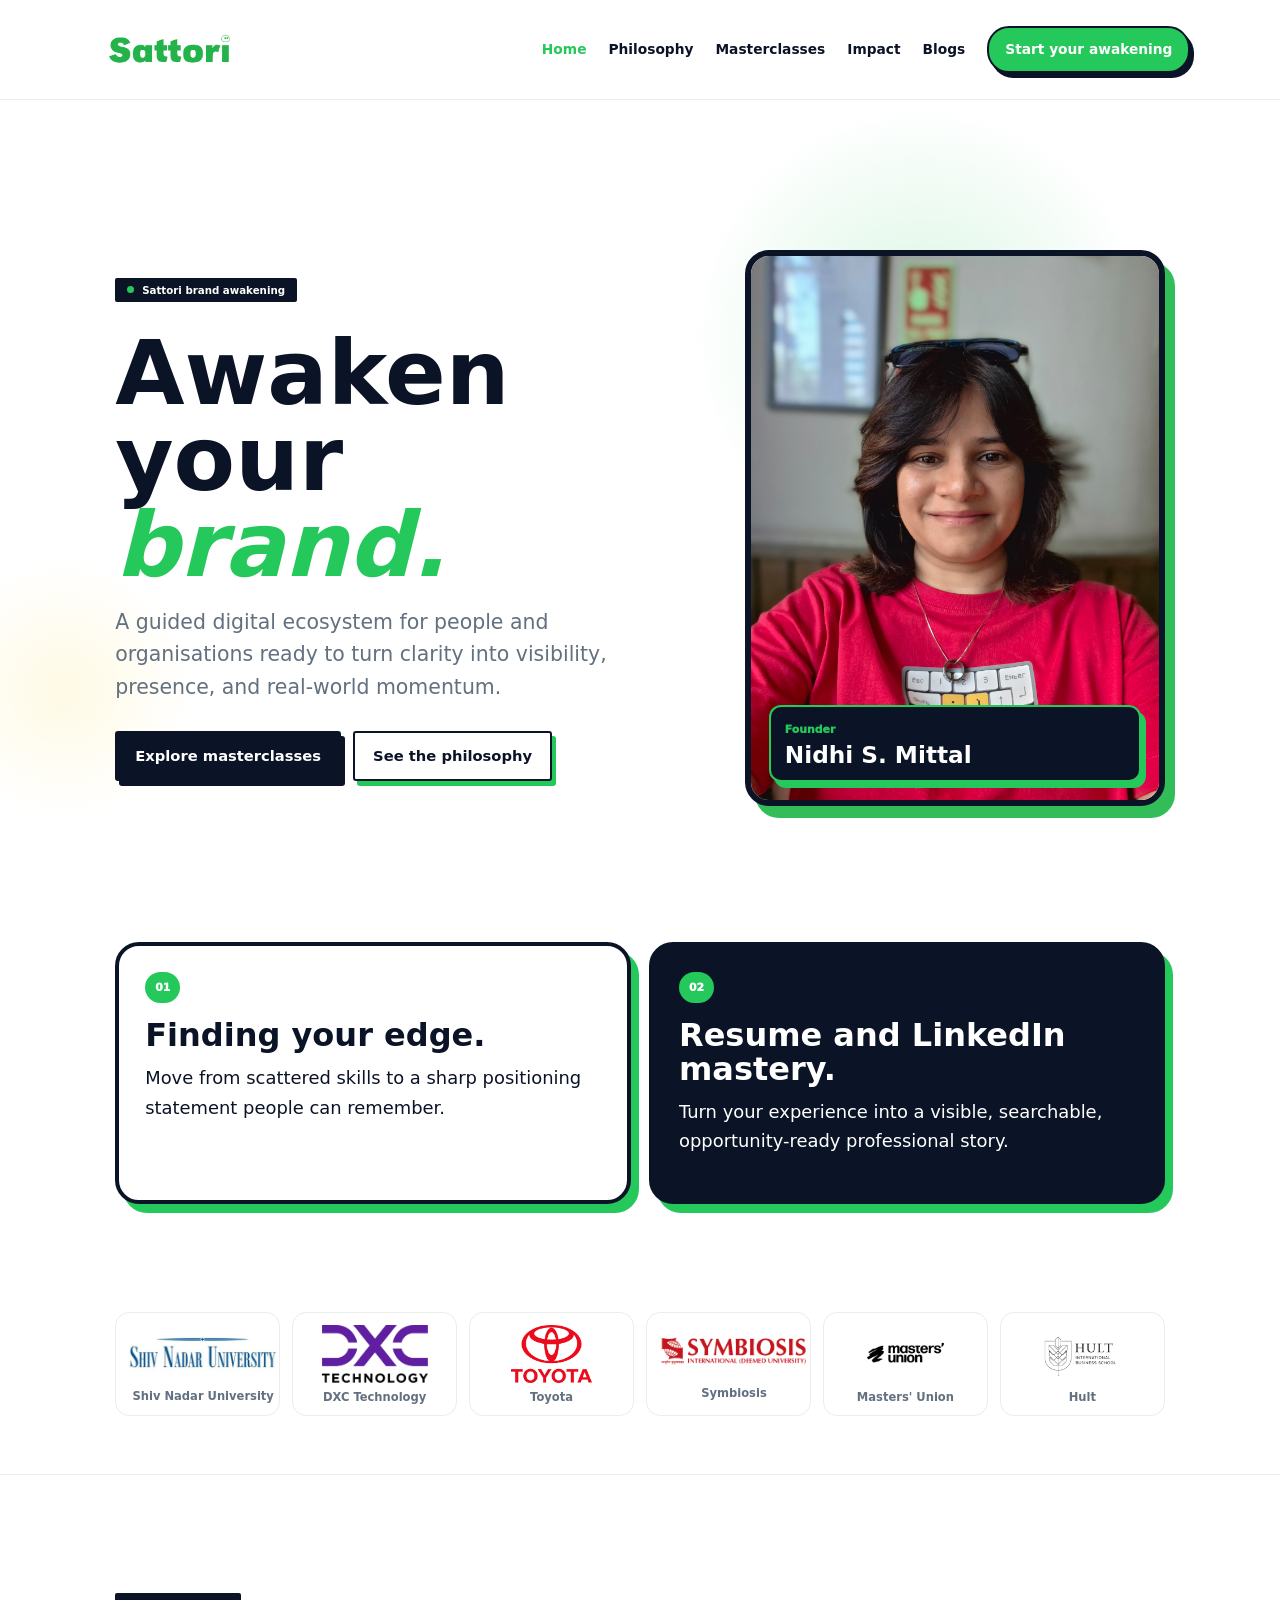
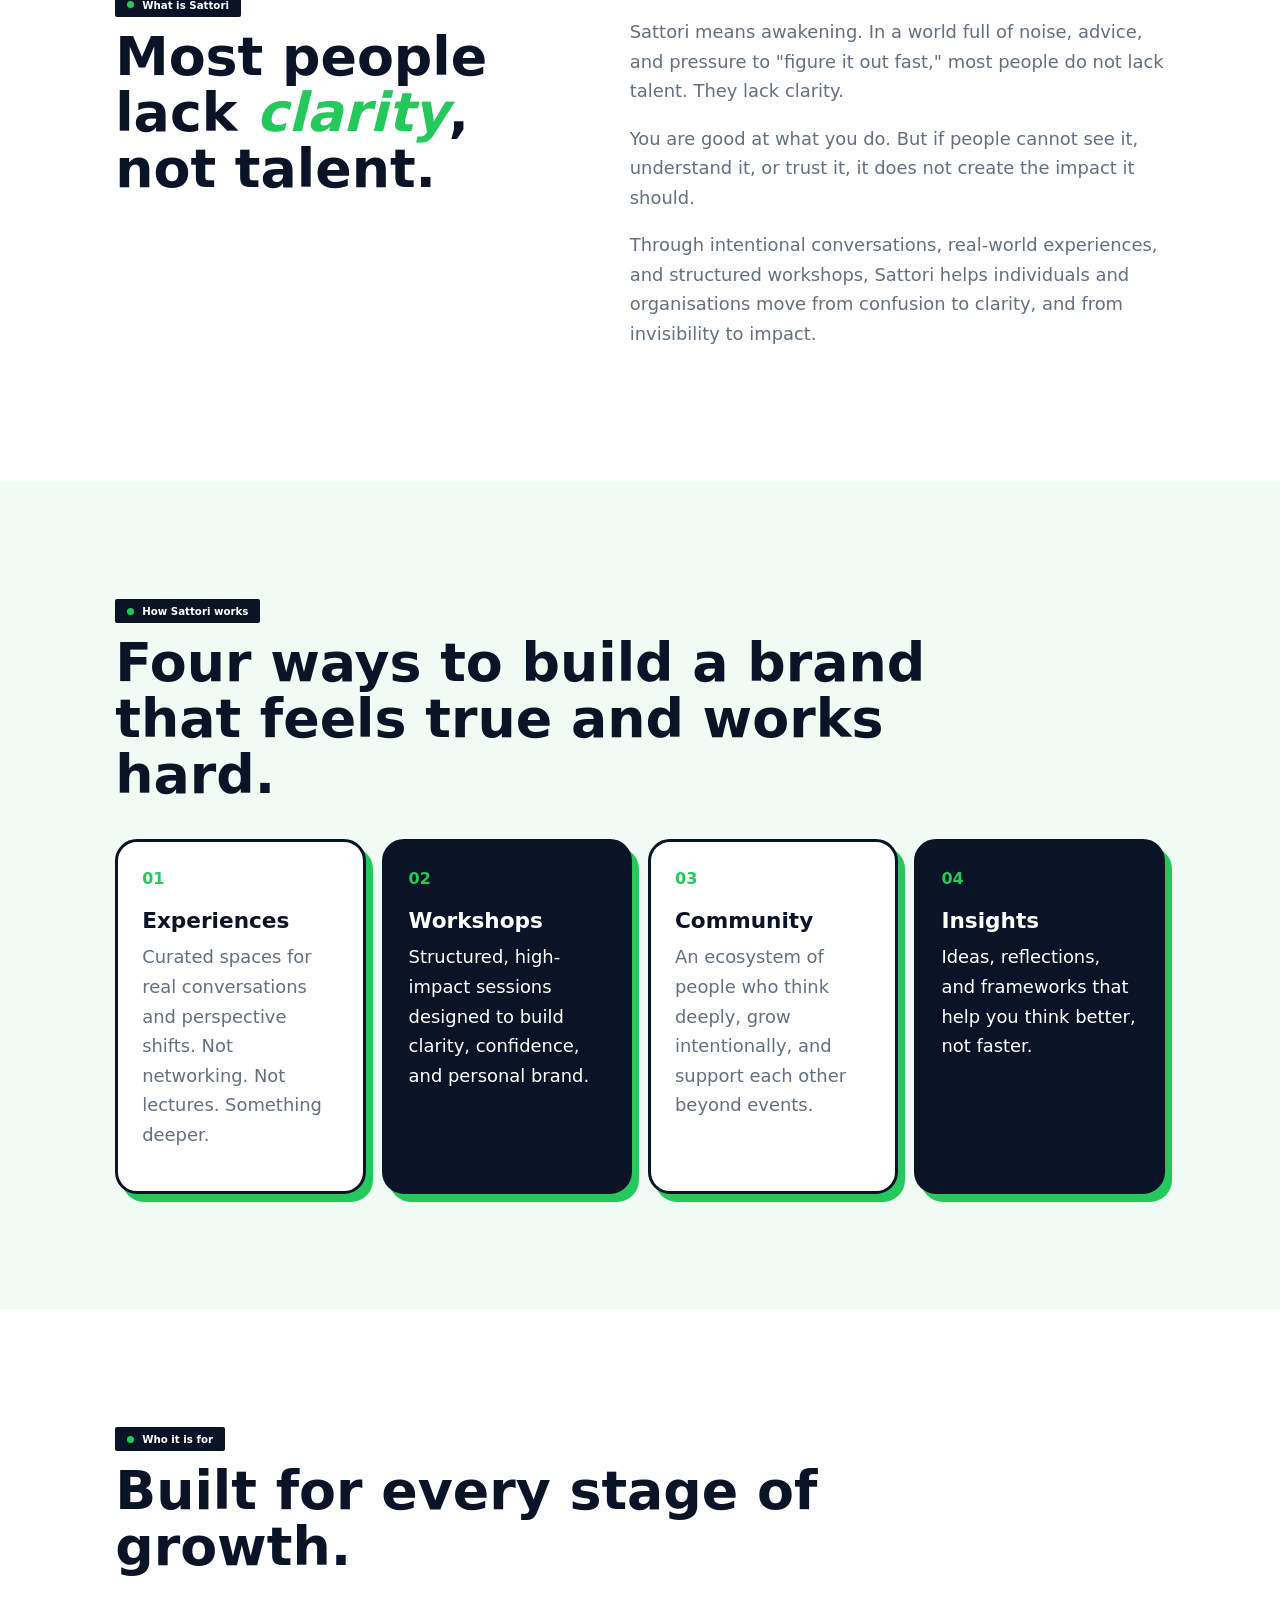
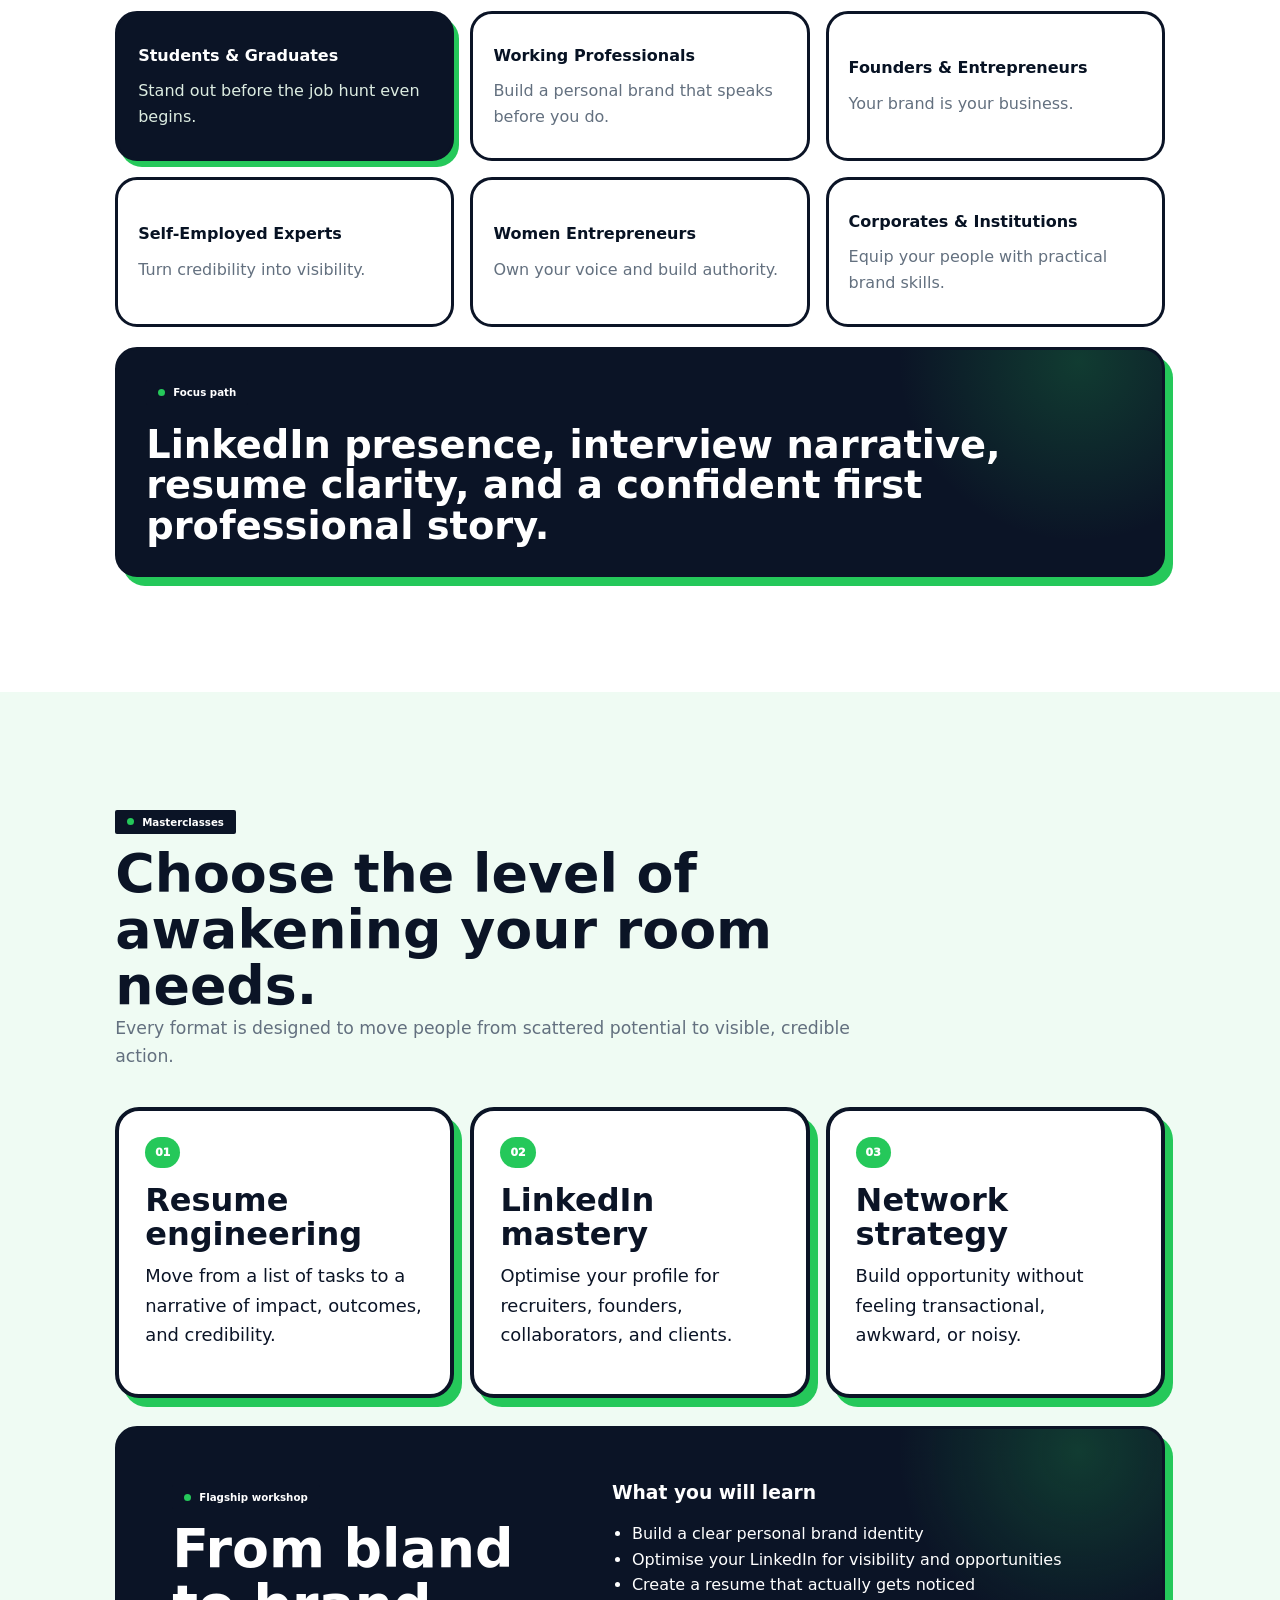
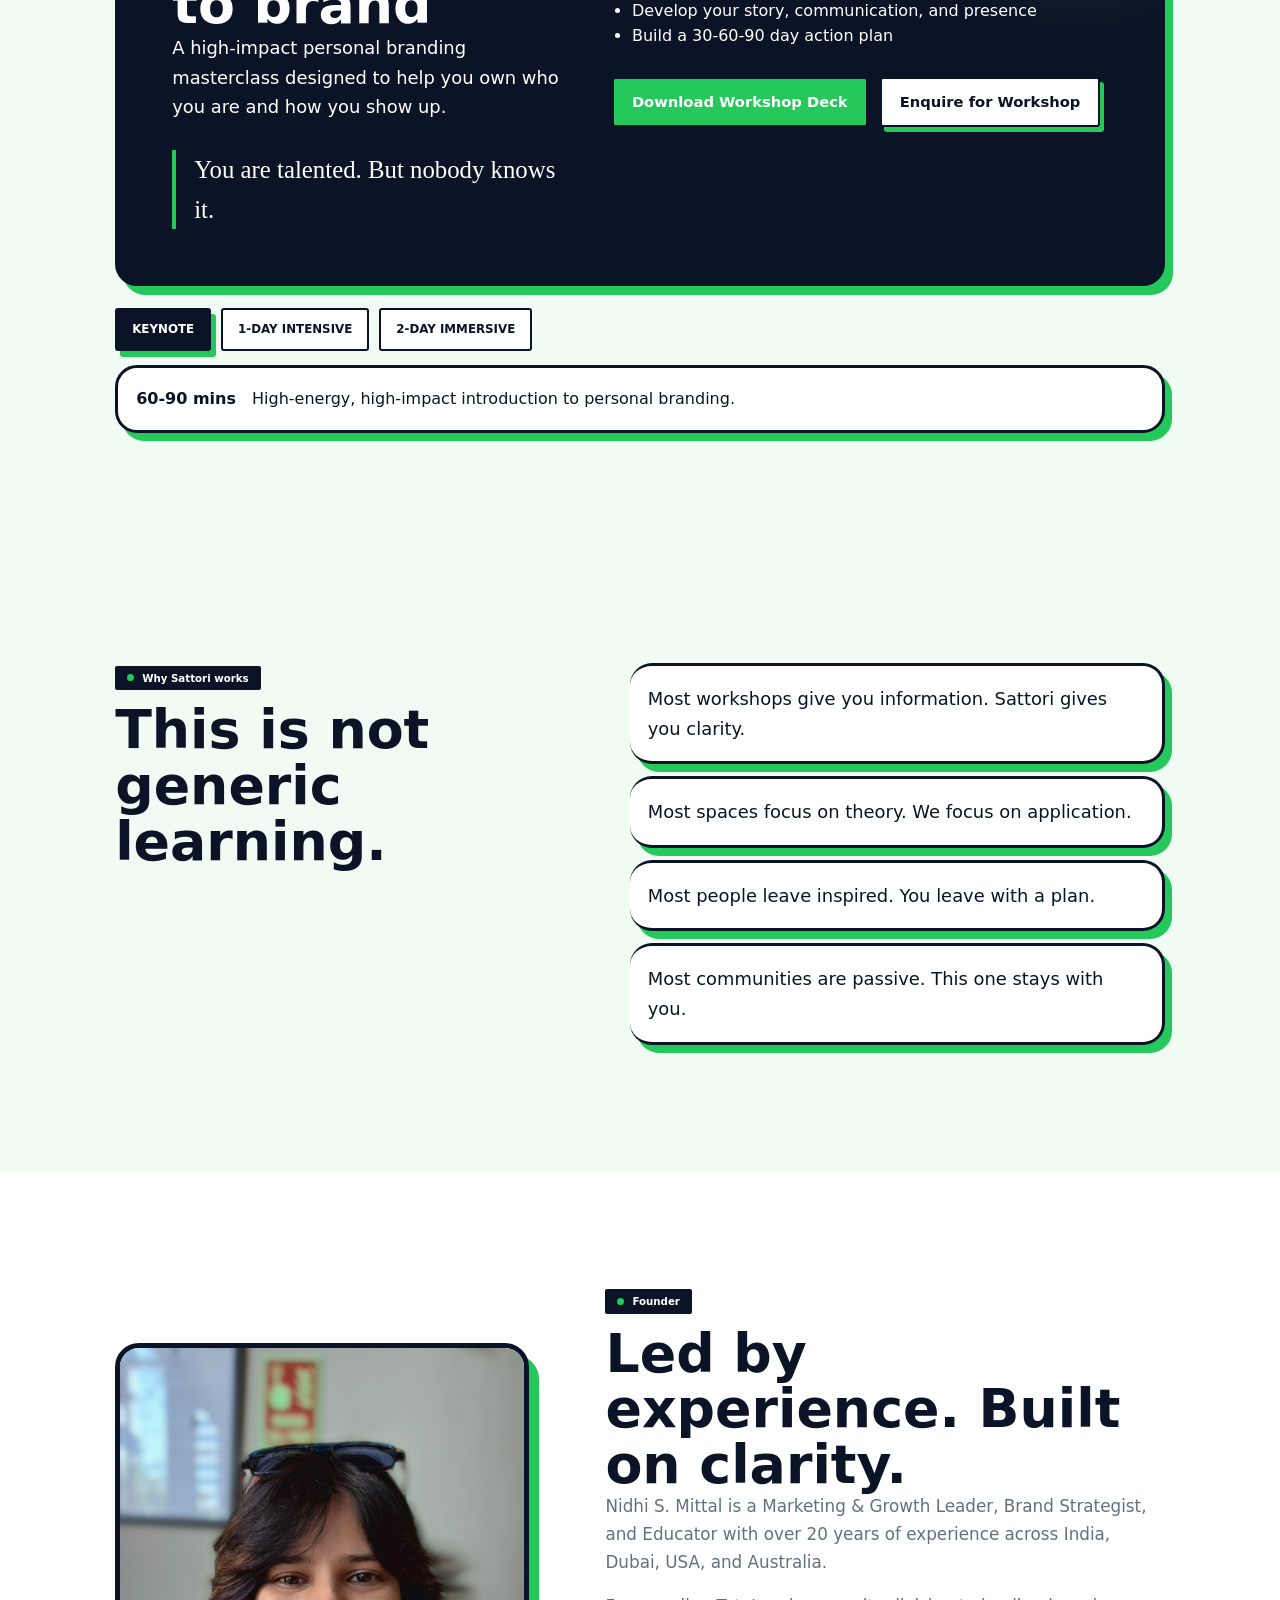
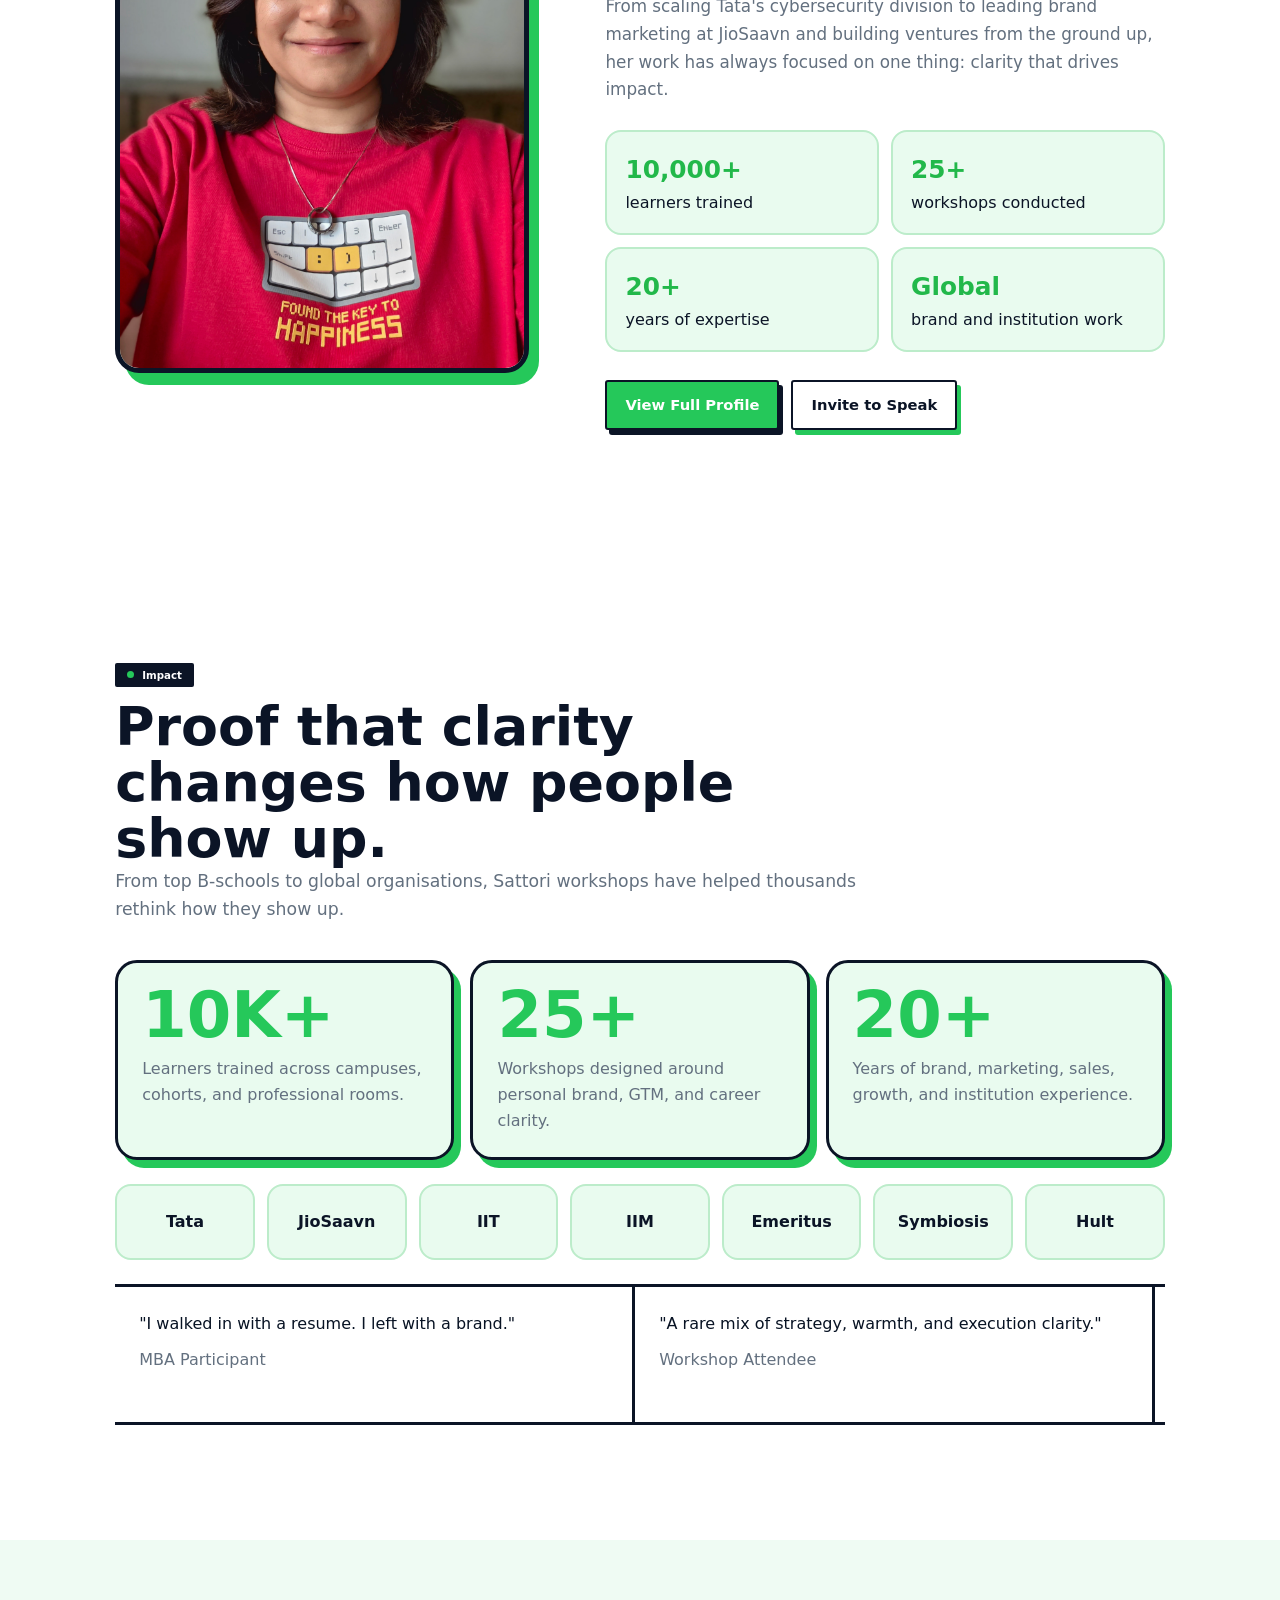
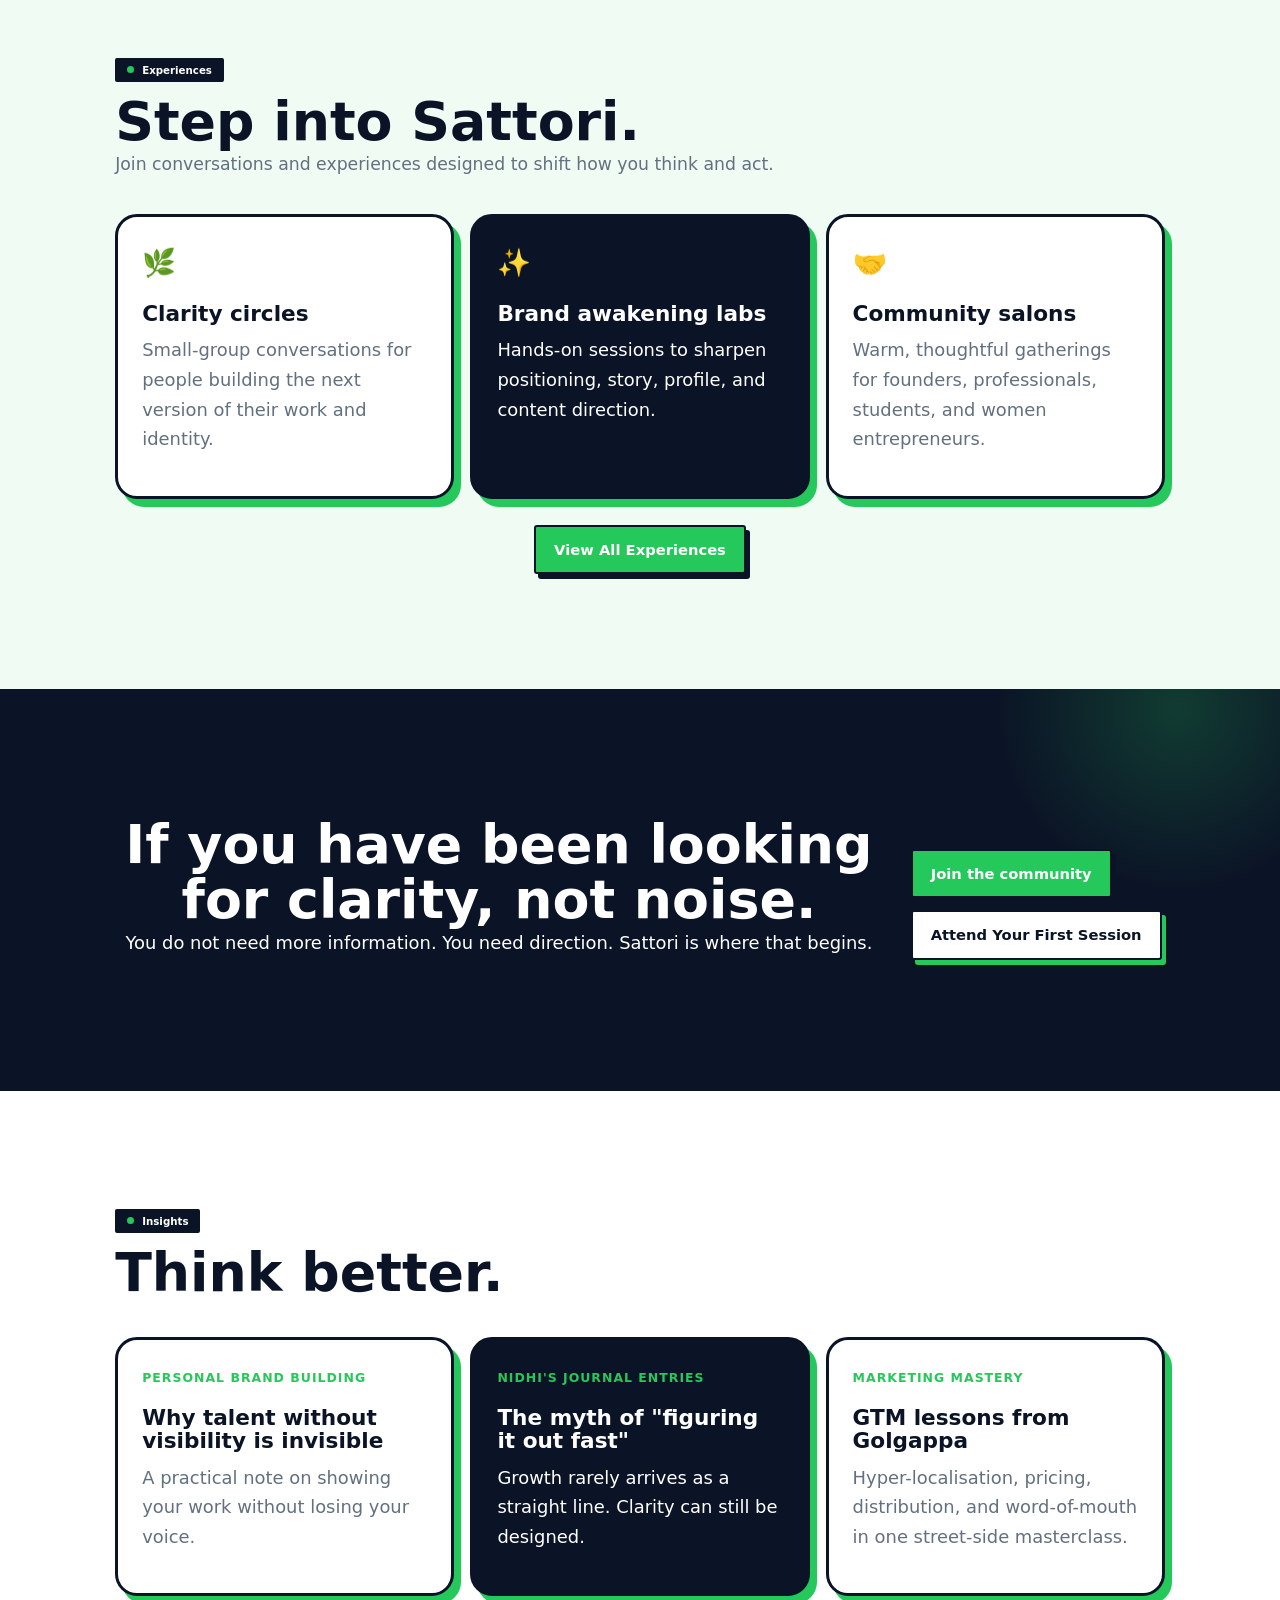
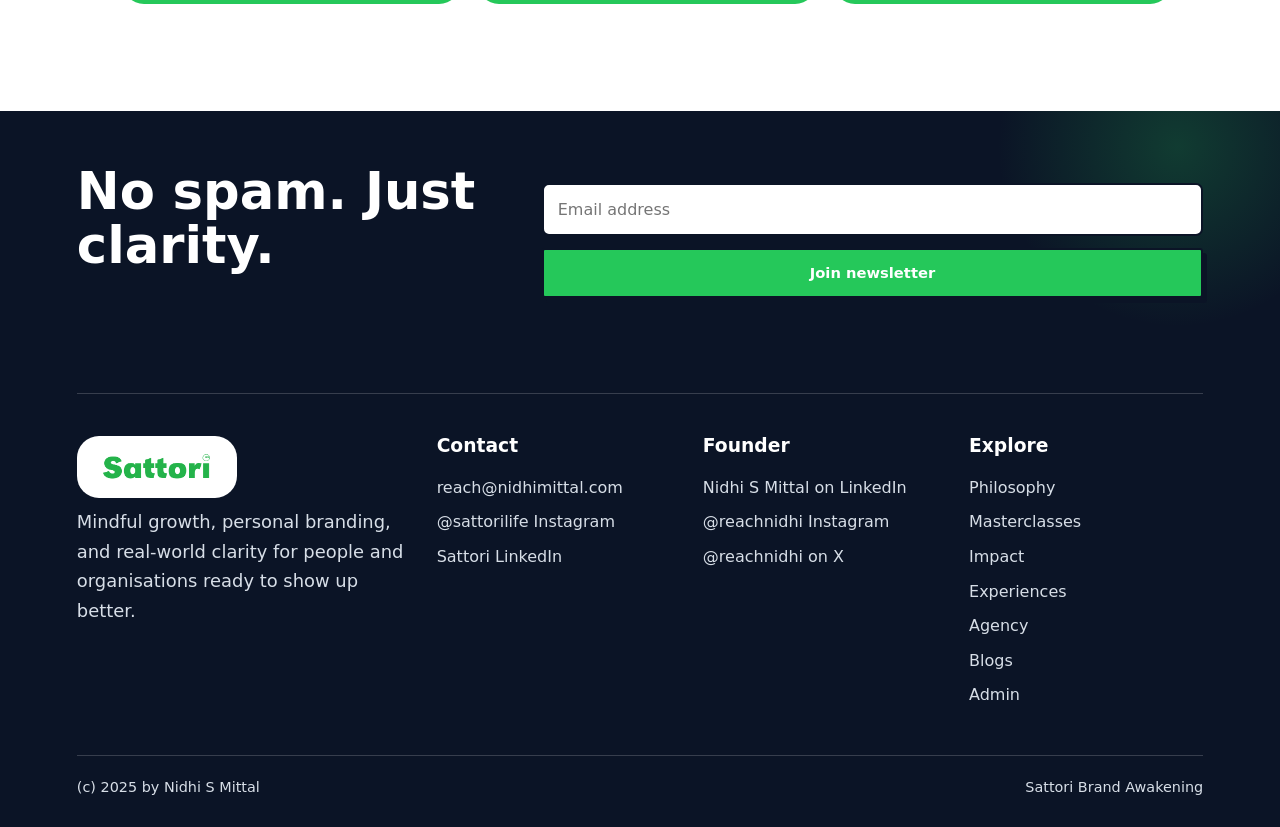
==== commit 93beddd1: "Add files via upload" ====
--- a/index.html
+++ b/index.html
@@ -25,7 +25,7 @@
         <a href="#masterclasses">Masterclasses</a>
         <a href="#impact">Impact</a>
         <a href="blogs.html">Blogs</a>
-        <a class="nav-cta" href="agency.html#work-with-us">Start Your Awakening</a>
+        <a class="nav-cta" href="agency.html#work-with-us">Start your awakening</a>
       </nav>
     </header>
 
@@ -33,15 +33,15 @@
       <section class="hero full-bleed" id="home">
         <div class="hero-media" aria-hidden="true"></div>
         <div class="hero-content">
-          <p class="eyebrow">Sattori Brand Awakening</p>
+          <p class="eyebrow">Sattori brand awakening</p>
           <h1>Awaken your <span>brand.</span></h1>
           <p class="hero-copy">
             A guided digital ecosystem for people and organisations ready to turn clarity
             into visibility, presence, and real-world momentum.
           </p>
           <div class="hero-actions">
-            <a class="button primary" href="#masterclasses">Explore Masterclasses</a>
-            <a class="button secondary" href="#philosophy">See the Philosophy</a>
+            <a class="button primary" href="#masterclasses">Explore masterclasses</a>
+            <a class="button secondary" href="#philosophy">See the philosophy</a>
           </div>
         </div>
         <div class="hero-card founder-hero-card" aria-label="Nidhi S Mittal, founder of Sattori">
@@ -61,7 +61,7 @@
         </article>
         <article class="dark">
           <span>02</span>
-          <h3>Resume & LinkedIn mastery.</h3>
+          <h3>Resume and LinkedIn mastery.</h3>
           <p>Turn your experience into a visible, searchable, opportunity-ready professional story.</p>
         </article>
       </section>
@@ -119,7 +119,7 @@
 
       <section class="section muted">
         <div class="section-heading">
-          <span class="section-kicker">How Sattori Works</span>
+          <span class="section-kicker">How Sattori works</span>
           <h2>Four ways to build a brand that feels true and works hard.</h2>
         </div>
         <div class="pillar-grid">
@@ -148,7 +148,7 @@
 
       <section class="section" id="audience">
         <div class="section-heading compact">
-          <span class="section-kicker">Who It Is For</span>
+          <span class="section-kicker">Who it is for</span>
           <h2>Built for every stage of growth.</h2>
         </div>
         <div class="audience-grid">
@@ -178,7 +178,7 @@
           </button>
         </div>
         <div class="audience-detail" data-audience-detail>
-          <p class="eyebrow">Focus Path</p>
+          <p class="eyebrow">Focus path</p>
           <h3>LinkedIn presence, interview narrative, resume clarity, and a confident first professional story.</h3>
         </div>
       </section>
@@ -192,24 +192,24 @@
         <div class="masterclass-cards">
           <article>
             <span>01</span>
-            <h3>Resume Engineering</h3>
+            <h3>Resume engineering</h3>
             <p>Move from a list of tasks to a narrative of impact, outcomes, and credibility.</p>
           </article>
           <article>
             <span>02</span>
-            <h3>LinkedIn Mastery</h3>
+            <h3>LinkedIn mastery</h3>
             <p>Optimise your profile for recruiters, founders, collaborators, and clients.</p>
           </article>
           <article>
             <span>03</span>
-            <h3>Network Strategy</h3>
+            <h3>Network strategy</h3>
             <p>Build opportunity without feeling transactional, awkward, or noisy.</p>
           </article>
         </div>
         <div class="workshop-panel">
           <div>
-            <span class="section-kicker">Flagship Workshop</span>
-            <h2>From Bland to Brand</h2>
+            <span class="section-kicker">Flagship workshop</span>
+            <h2>From bland to brand</h2>
             <p>
               A high-impact personal branding masterclass designed to help you own who you
               are and how you show up.
@@ -245,7 +245,7 @@
       <section class="section muted">
         <div class="two-column">
           <div>
-            <span class="section-kicker">Why Sattori Works</span>
+            <span class="section-kicker">Why Sattori works</span>
             <h2>This is not generic learning.</h2>
           </div>
           <div class="proof-stack">
@@ -327,17 +327,17 @@
         <div class="experience-grid">
           <article>
             <span>🌿</span>
-            <h3>Clarity Circles</h3>
+            <h3>Clarity circles</h3>
             <p>Small-group conversations for people building the next version of their work and identity.</p>
           </article>
           <article>
             <span>✨</span>
-            <h3>Brand Awakening Labs</h3>
+            <h3>Brand awakening labs</h3>
             <p>Hands-on sessions to sharpen positioning, story, profile, and content direction.</p>
           </article>
           <article>
             <span>🤝</span>
-            <h3>Community Salons</h3>
+            <h3>Community salons</h3>
             <p>Warm, thoughtful gatherings for founders, professionals, students, and women entrepreneurs.</p>
           </article>
         </div>
@@ -352,7 +352,7 @@
           <p>You do not need more information. You need direction. Sattori is where that begins.</p>
         </div>
         <div class="button-row">
-          <a class="button primary" href="mailto:reach@nidhimittal.com?subject=Join%20Sattori%20Community">Join the Community</a>
+          <a class="button primary" href="mailto:reach@nidhimittal.com?subject=Join%20Sattori%20Community">Join the community</a>
           <a class="button secondary" href="#experiences">Attend Your First Session</a>
         </div>
       </section>
@@ -364,17 +364,17 @@
         </div>
         <div class="blog-grid">
           <a class="blog-card" href="blogs.html#visibility">
-            <span>Personal Brand Building</span>
+            <span>Personal brand building</span>
             <h3>Why talent without visibility is invisible</h3>
             <p>A practical note on showing your work without losing your voice.</p>
           </a>
           <a class="blog-card" href="blogs.html#figuring-out-fast">
-            <span>Nidhi's Journal Entries</span>
+            <span>Nidhi's journal entries</span>
             <h3>The myth of "figuring it out fast"</h3>
             <p>Growth rarely arrives as a straight line. Clarity can still be designed.</p>
           </a>
           <a class="blog-card" href="blogs.html#golgappa">
-            <span>Marketing Mastery</span>
+            <span>Marketing mastery</span>
             <h3>GTM lessons from Golgappa</h3>
             <p>Hyper-localisation, pricing, distribution, and word-of-mouth in one street-side masterclass.</p>
           </a>
@@ -387,7 +387,7 @@
         <h2>No spam. Just clarity.</h2>
         <form data-newsletter>
           <input type="email" name="email" placeholder="Email address" aria-label="Email address" required />
-          <button class="button primary" type="submit">Join Newsletter</button>
+          <button class="button primary" type="submit">Join newsletter</button>
         </form>
         <p data-newsletter-message aria-live="polite"></p>
       </div>
@@ -418,6 +418,7 @@
           <a href="index.html#experiences">Experiences</a>
           <a href="agency.html">Agency</a>
           <a href="blogs.html">Blogs</a>
+          <a href="admin.html">Admin</a>
         </div>
       </div>
       <div class="footer-bottom">
--- a/styles.css
+++ b/styles.css
@@ -19,6 +19,10 @@
   box-sizing: border-box;
 }
 
+[hidden] {
+  display: none !important;
+}
+
 html {
   scroll-behavior: smooth;
 }
@@ -1056,9 +1060,9 @@
 .site-nav {
   gap: 22px;
   color: var(--ink);
-  font-size: 0.72rem;
-  font-weight: 900;
-  text-transform: uppercase;
+  font-size: 0.86rem;
+  font-weight: 750;
+  text-transform: none;
 }
 
 .quick-path {
@@ -1168,8 +1172,8 @@
   min-height: 42px;
   padding: 11px 18px;
   border-radius: 3px;
-  font-size: 0.78rem;
-  text-transform: uppercase;
+  font-size: 0.92rem;
+  text-transform: none;
   letter-spacing: 0;
 }
 
@@ -1213,6 +1217,7 @@
   font-size: 0.64rem;
   line-height: 1;
   letter-spacing: 0;
+  text-transform: none;
 }
 
 .eyebrow::before,
@@ -1232,17 +1237,22 @@
 h2,
 h3 {
   color: var(--ink);
-  font-weight: 950;
-  letter-spacing: -0.02em;
-  text-transform: uppercase;
+  font-weight: 850;
+  letter-spacing: 0;
+  text-transform: none;
+}
+
+p {
+  font-size: clamp(1rem, 0.4vw + 0.92rem, 1.12rem);
+  line-height: 1.65;
 }
 
 .hero h1 {
-  max-width: 560px;
-  margin: 18px 0 16px;
+  max-width: 620px;
+  margin: 18px 0 18px;
   color: var(--ink);
-  font-size: clamp(4.4rem, 9vw, 8.7rem);
-  line-height: 0.84;
+  font-size: clamp(3.4rem, 7vw, 6.4rem);
+  line-height: 0.96;
 }
 
 .hero h1 span,
@@ -1254,10 +1264,10 @@
 }
 
 .hero-copy {
-  max-width: 490px;
+  max-width: 560px;
   color: var(--muted);
-  font-size: 1rem;
-  line-height: 1.45;
+  font-size: clamp(1.08rem, 0.7vw + 0.95rem, 1.28rem);
+  line-height: 1.58;
 }
 
 .hero .button.primary {
@@ -1358,15 +1368,15 @@
 
 .section h2,
 .page-hero h1 {
-  font-size: clamp(2.6rem, 6vw, 5.9rem);
-  line-height: 0.9;
+  font-size: clamp(2.1rem, 4.2vw, 4.3rem);
+  line-height: 1.04;
 }
 
 .rich-copy,
 .founder-copy p,
 .section-heading p {
   color: var(--muted);
-  line-height: 1.55;
+  line-height: 1.65;
 }
 
 .pillar,
@@ -1549,8 +1559,8 @@
 .recommendation p {
   color: var(--ink);
   font-family: inherit;
-  font-weight: 950;
-  text-transform: uppercase;
+  font-weight: 750;
+  text-transform: none;
 }
 
 .slider-controls button {
@@ -1612,7 +1622,7 @@
   }
 
   .hero h1 {
-    font-size: clamp(3.9rem, 18vw, 5.8rem);
+    font-size: clamp(3rem, 14vw, 4.4rem);
   }
 
   .hero-card {
@@ -1628,7 +1638,7 @@
 
   .section h2,
   .page-hero h1 {
-    font-size: clamp(2.6rem, 13vw, 4.2rem);
+    font-size: clamp(2rem, 9vw, 3.1rem);
   }
 }
 
@@ -1701,14 +1711,14 @@
   color: var(--green-500);
   font-size: 0.68rem;
   font-weight: 950;
-  text-transform: uppercase;
+  text-transform: none;
 }
 
 .founder-hero-label strong {
   margin-top: 4px;
-  font-size: 1.7rem;
+  font-size: 1.45rem;
   line-height: 1;
-  text-transform: uppercase;
+  text-transform: none;
 }
 
 .app-preview::after {
@@ -1828,10 +1838,172 @@
   color: var(--muted);
 }
 
+.admin-main {
+  min-height: calc(100vh - 86px);
+}
+
+.admin-hero {
+  min-height: 48vh;
+}
+
+.admin-footer {
+  display: flex;
+  flex-wrap: wrap;
+  align-items: center;
+  justify-content: center;
+  gap: 14px 18px;
+  min-height: 86px;
+  padding: 18px clamp(20px, 5vw, 64px);
+  color: var(--muted);
+  background: #fff;
+  border-top: 2px solid var(--line);
+}
+
+.admin-footer .footer-brand {
+  width: 112px;
+  min-width: 112px;
+}
+
+.admin-footer a:not(.brand-mark) {
+  color: var(--ink);
+  font-weight: 800;
+  border-bottom: 2px solid var(--green-500);
+}
+
+.admin-login-section {
+  display: grid;
+  place-items: center;
+}
+
+.admin-login {
+  width: min(520px, 100%);
+  padding: clamp(24px, 4vw, 40px);
+  background: #fff;
+  border: 3px solid var(--ink);
+  border-radius: var(--radius);
+  box-shadow: 7px 8px 0 var(--green-500);
+}
+
+.admin-login h2 {
+  margin: 18px 0 20px;
+  font-size: clamp(1.8rem, 3vw, 2.8rem);
+  line-height: 1.05;
+}
+
+.admin-login label {
+  display: grid;
+  gap: 8px;
+  margin-bottom: 18px;
+  font-weight: 800;
+}
+
+.admin-login [data-login-message] {
+  min-height: 1.5em;
+  margin: 14px 0 0;
+  color: #b42318;
+}
+
+.admin-shell {
+  display: grid;
+  grid-template-columns: minmax(0, 1.05fr) minmax(320px, 0.95fr);
+  gap: clamp(24px, 4vw, 52px);
+  align-items: start;
+}
+
+.admin-editor,
+.admin-panel,
+.admin-post {
+  border: 3px solid var(--ink);
+  border-radius: var(--radius);
+  box-shadow: 7px 8px 0 var(--green-500);
+}
+
+.admin-editor,
+.admin-panel {
+  padding: clamp(22px, 3vw, 34px);
+  background: #fff;
+}
+
+.field-grid {
+  display: grid;
+  grid-template-columns: repeat(2, minmax(0, 1fr));
+  gap: 16px;
+}
+
+.admin-editor label {
+  display: grid;
+  gap: 8px;
+  margin-bottom: 16px;
+  color: var(--ink);
+  font-weight: 800;
+}
+
+.admin-editor label span {
+  font-size: 0.92rem;
+}
+
+.admin-editor textarea {
+  resize: vertical;
+}
+
+.admin-actions,
+.admin-post-actions {
+  display: flex;
+  flex-wrap: wrap;
+  gap: 12px;
+  align-items: center;
+}
+
+.admin-post-list {
+  display: grid;
+  gap: 18px;
+}
+
+.admin-post {
+  display: grid;
+  gap: 18px;
+  padding: 20px;
+  background: var(--sage);
+  box-shadow: 5px 6px 0 var(--green-500);
+}
+
+.admin-post span {
+  display: block;
+  margin-bottom: 8px;
+  color: var(--green-500);
+  font-size: 0.82rem;
+  font-weight: 850;
+}
+
+.admin-post h3 {
+  margin-bottom: 8px;
+  font-size: clamp(1.25rem, 1.4vw, 1.7rem);
+  line-height: 1.15;
+}
+
+.admin-post p,
+.admin-empty,
+[data-admin-message] {
+  color: var(--muted);
+}
+
+.danger-link {
+  color: #b42318;
+}
+
+.live-posts {
+  display: contents;
+}
+
 @media (max-width: 980px) {
   .impact-dashboard {
     grid-template-columns: repeat(2, minmax(0, 1fr));
   }
+
+  .admin-shell,
+  .field-grid {
+    grid-template-columns: 1fr;
+  }
 }
 
 @media (max-width: 640px) {
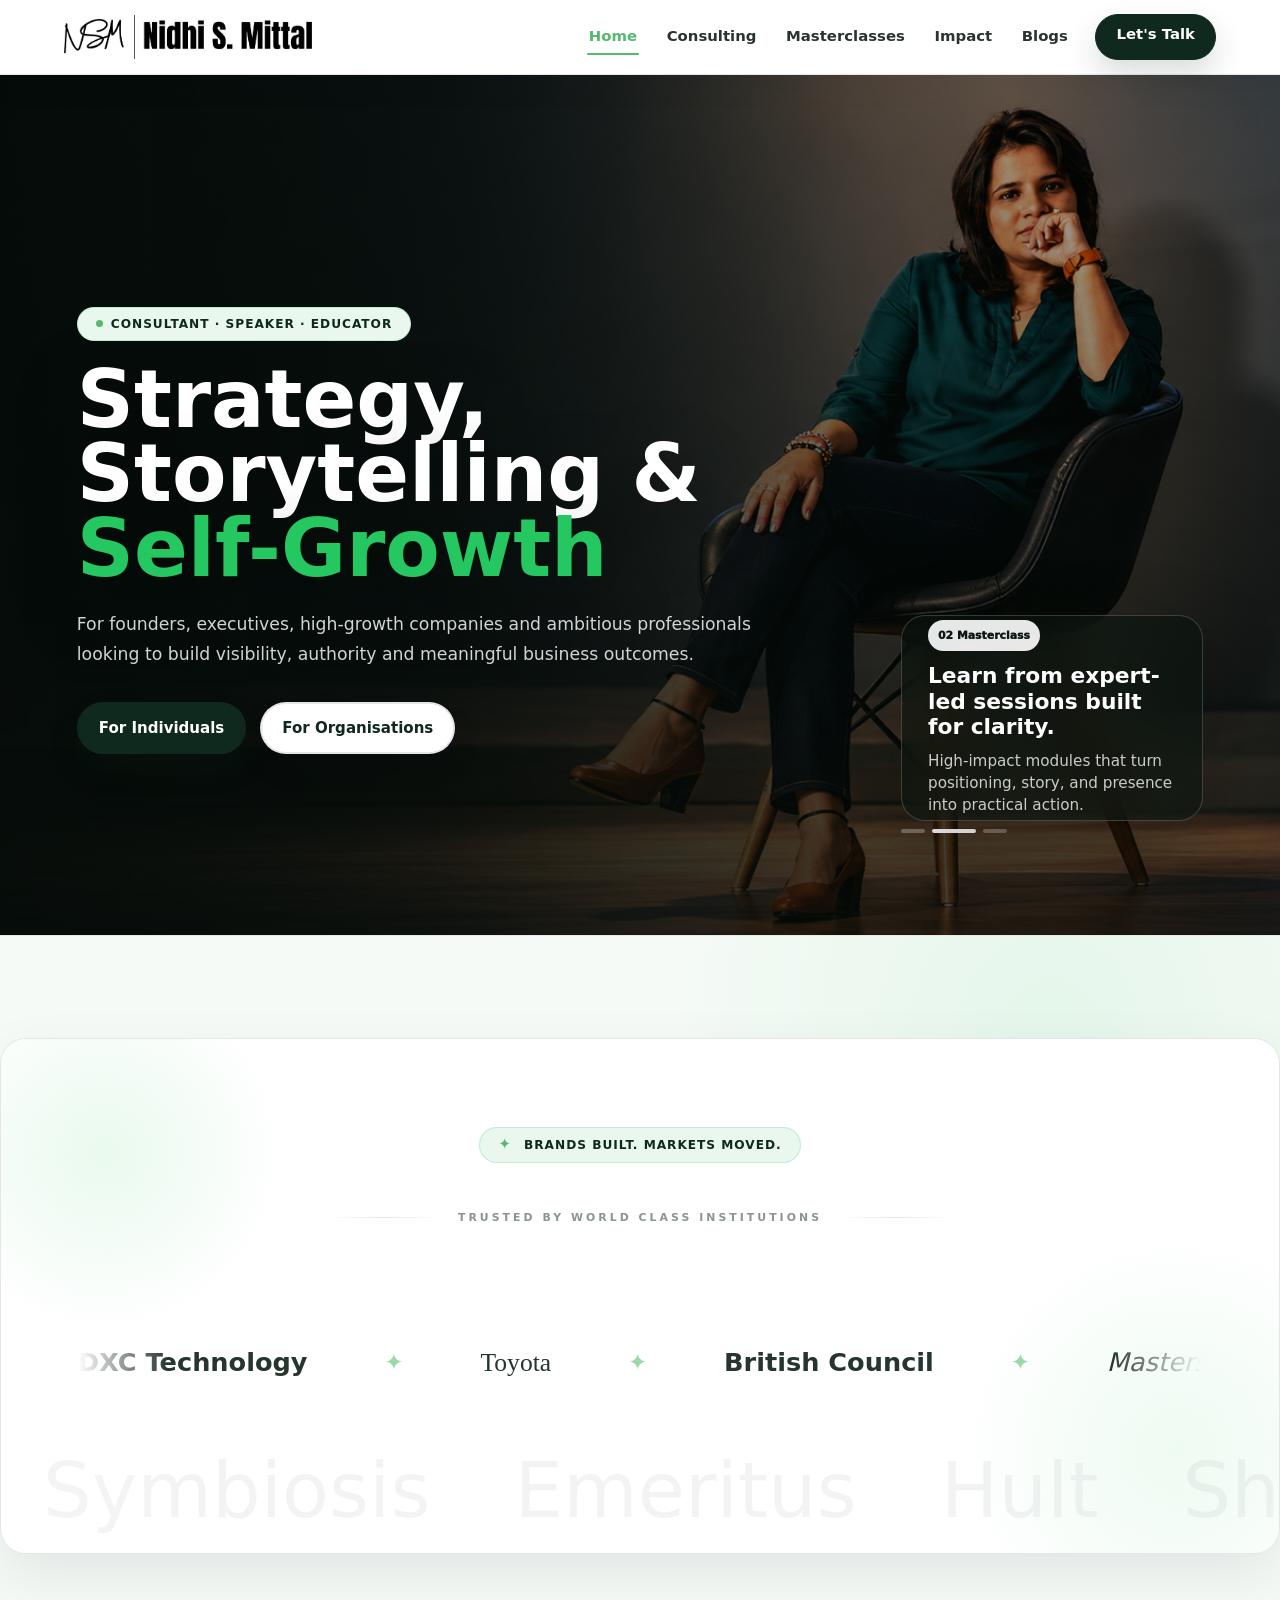
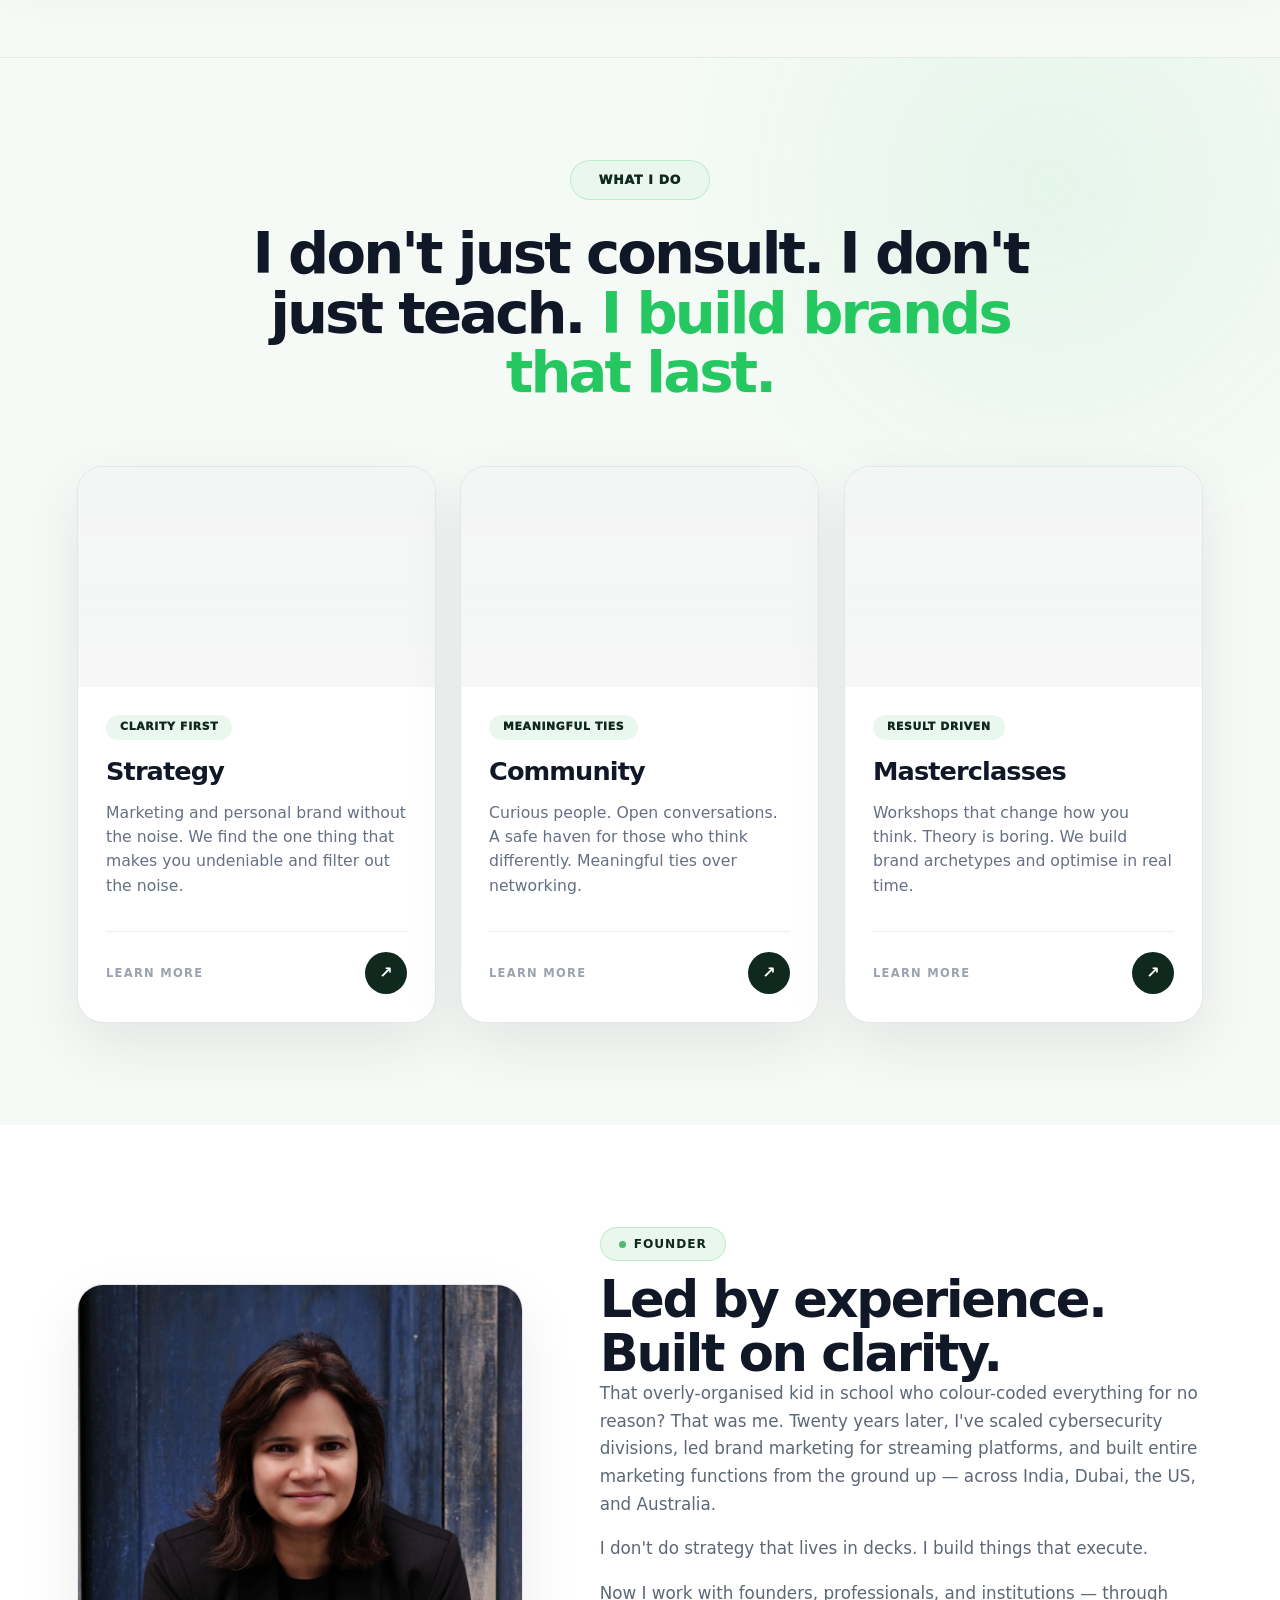
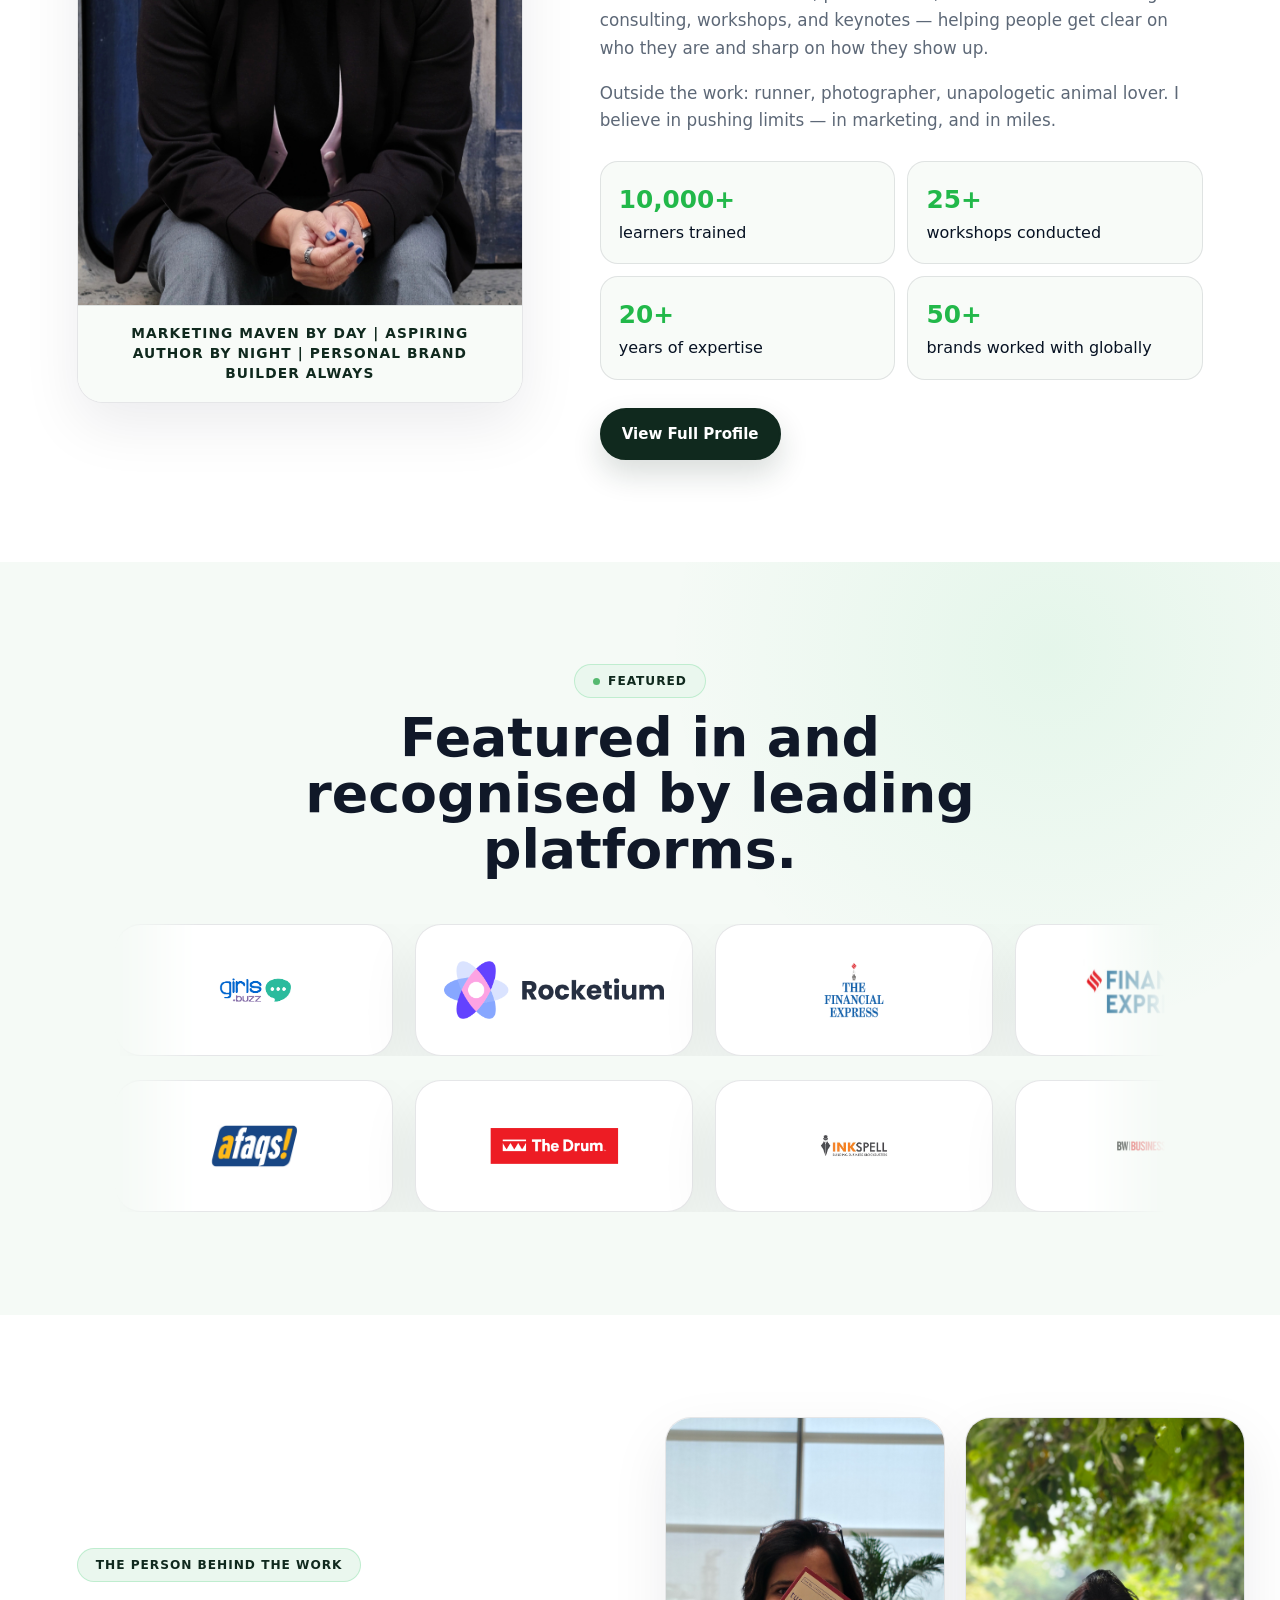
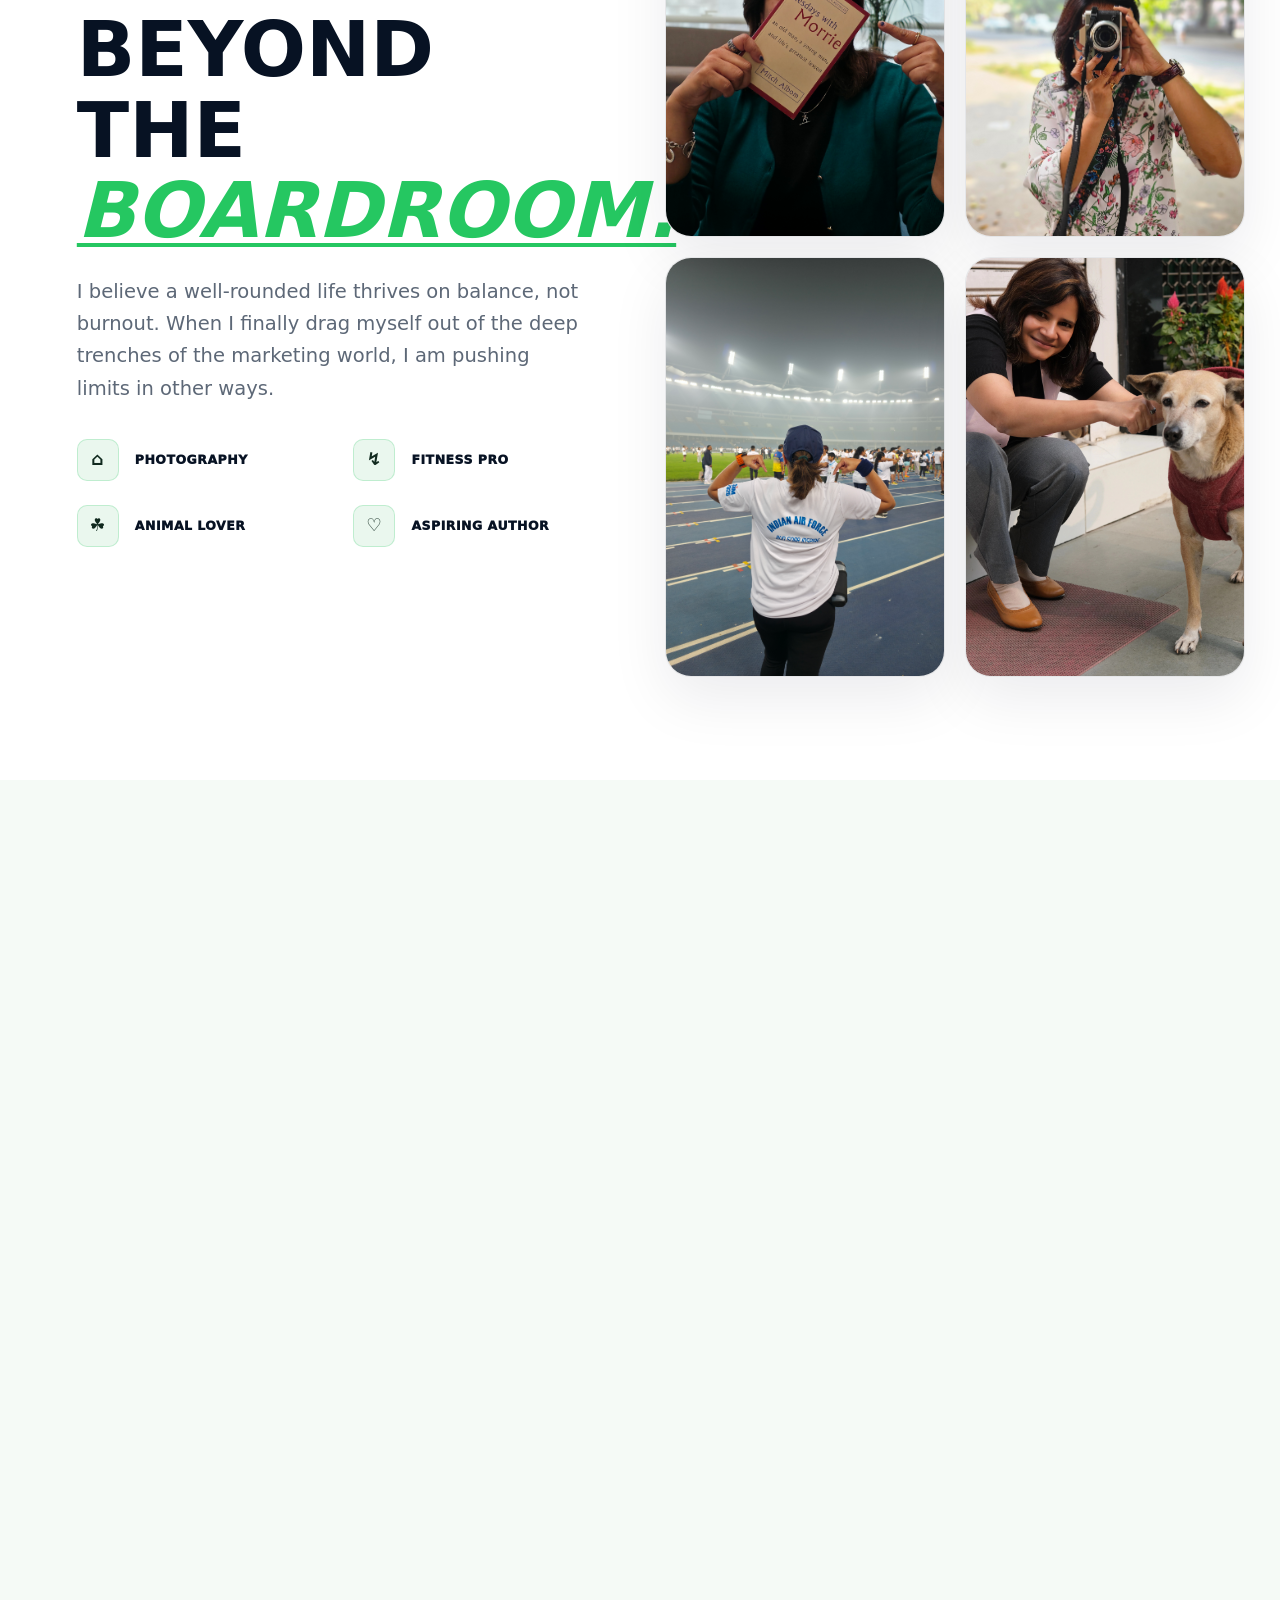
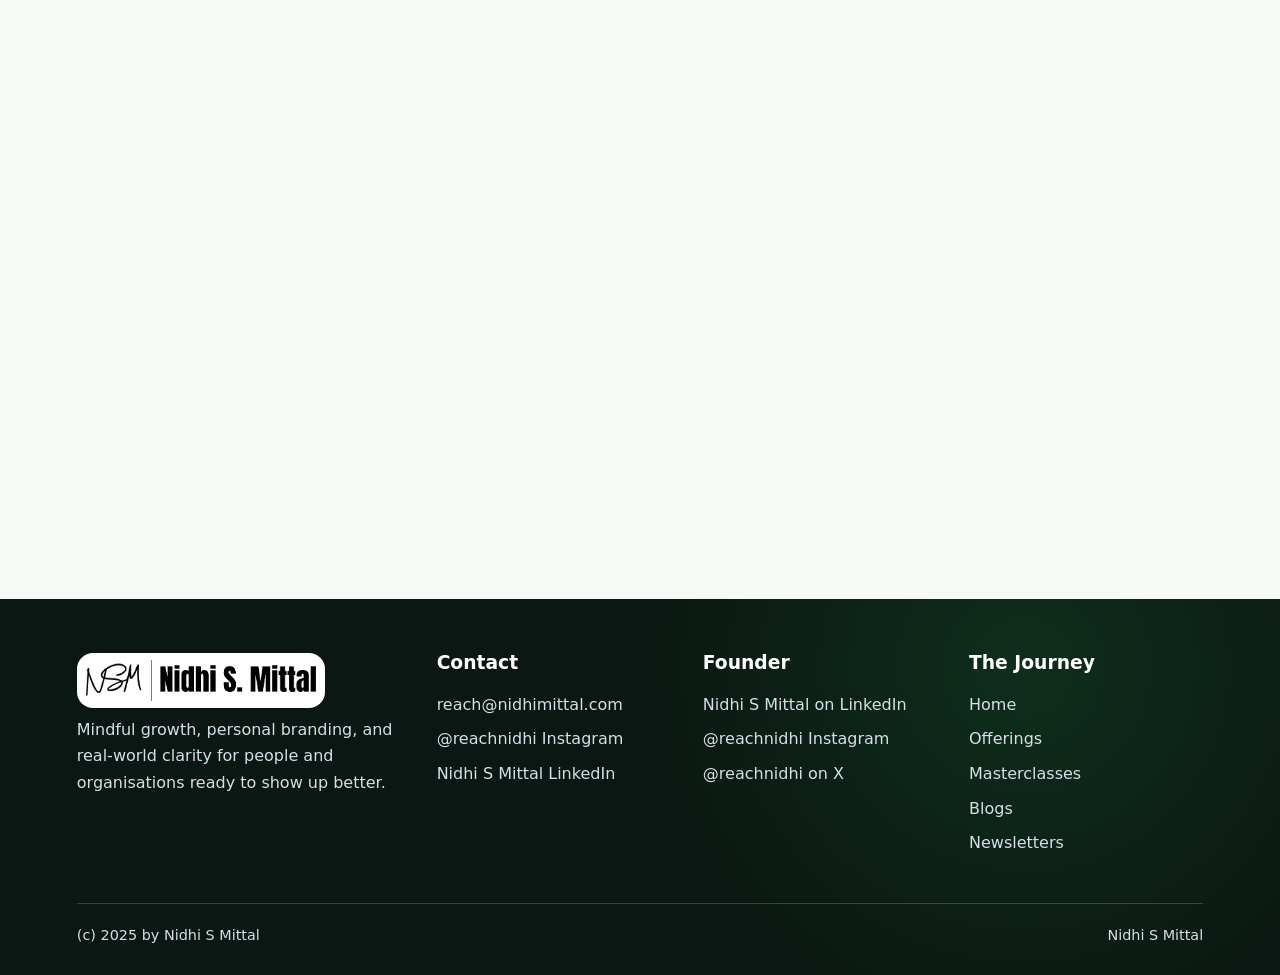
==== commit c70acecb: "Add files via upload" ====
--- a/index.html
+++ b/index.html
@@ -9,43 +9,73 @@
       content="Sattori Brand Awakening helps students, professionals, founders, and organisations build clarity, confidence, and personal brands that create visible impact."
     />
     <link rel="preconnect" href="https://images.unsplash.com" />
-    <link rel="stylesheet" href="styles.css" />
+    <link rel="stylesheet" href="styles.css?v=hero-slideshow" />
   </head>
   <body>
     <header class="site-header" data-header>
-      <a class="brand-mark" href="index.html" aria-label="Sattori home">
-        <img src="assets/sattori-green-logo.png" alt="Sattori" />
+      <a class="brand-mark" href="index.html" aria-label="Nidhi S Mittal home">
+        <img src="assets/nidhi-s-mittal-logo.png" alt="Nidhi S Mittal" />
       </a>
       <button class="menu-toggle" type="button" aria-label="Open navigation" data-menu-toggle>
         <span></span><span></span><span></span>
       </button>
       <nav class="site-nav" data-nav>
         <a href="index.html" aria-current="page">Home</a>
-        <a href="#philosophy">Philosophy</a>
-        <a href="#masterclasses">Masterclasses</a>
-        <a href="#impact">Impact</a>
+        <a href="index.html#philosophy">Consulting</a>
+        <a href="masterclasses/">Masterclasses</a>
+        <a href="index.html#impact">Impact</a>
         <a href="blogs.html">Blogs</a>
-        <a class="nav-cta" href="agency.html#work-with-us">Start your awakening</a>
+        <a class="nav-cta" href="agency.html#work-with-us">Let's Talk</a>
       </nav>
     </header>
 
     <main>
+      <!-- Hero / brand awakening -->
       <section class="hero full-bleed" id="home">
-        <div class="hero-media" aria-hidden="true"></div>
+        <div class="hero-media hero-cover-slideshow" aria-hidden="true" data-cover-slider>
+          <div class="hero-cover-slide active" data-cover-slide style="--cover-image: url('assets/hero-nidhi-cover.png'); --cover-position: center center;"></div>
+          <div class="hero-cover-slide" data-cover-slide style="--cover-image: url('assets/hero-nidhi-stage-1.jpg'); --cover-position: center center;"></div>
+          <div class="hero-cover-slide" data-cover-slide style="--cover-image: url('assets/hero-nidhi-stage-2.jpg'); --cover-position: center center;"></div>
+          <div class="hero-cover-slide" data-cover-slide style="--cover-image: url('assets/hero-nidhi-stage-3.jpg'); --cover-position: center center;"></div>
+        </div>
         <div class="hero-content">
-          <p class="eyebrow">Sattori brand awakening</p>
-          <h1>Awaken your <span>brand.</span></h1>
+          <p class="eyebrow">Consultant · Speaker · Educator</p>
+          <h1>Strategy, Storytelling &amp; <span>Self-Growth</span></h1>
           <p class="hero-copy">
-            A guided digital ecosystem for people and organisations ready to turn clarity
-            into visibility, presence, and real-world momentum.
+            For founders, executives, high-growth companies and ambitious professionals looking to build visibility, authority and meaningful business outcomes.
           </p>
           <div class="hero-actions">
-            <a class="button primary" href="#masterclasses">Explore masterclasses</a>
-            <a class="button secondary" href="#philosophy">See the philosophy</a>
-          </div>
-        </div>
-        <div class="hero-card founder-hero-card" aria-label="Nidhi S Mittal, founder of Sattori">
-          <img src="assets/nidhi-s-mittal.jpg" alt="Nidhi S Mittal, founder of Sattori Brand Awakening" />
+            <a class="button primary" href="/masterclasses/">For Individuals</a>
+            <a class="button secondary" href="/strategy/">For Organisations</a>
+          </div>
+        </div>
+        <div class="hero-aspect-slider" data-hero-slider aria-label="Sattori program pillars">
+          <div class="awakening-emoji" aria-hidden="true">✨</div>
+          <div class="aspect-slides">
+            <article class="aspect-slide active" data-hero-slide>
+              <span>01 Community</span>
+              <h2>Grow inside a room that reflects your possibility.</h2>
+              <p>Peer conversations, shared momentum, and a network that makes personal growth feel supported.</p>
+            </article>
+            <article class="aspect-slide" data-hero-slide>
+              <span>02 Masterclass</span>
+              <h2>Learn from expert-led sessions built for clarity.</h2>
+              <p>High-impact modules that turn positioning, story, and presence into practical action.</p>
+            </article>
+            <article class="aspect-slide" data-hero-slide>
+              <span>03 Strategy</span>
+              <h2>Leave with a plan you can actually execute.</h2>
+              <p>Tactical frameworks, visibility systems, and a 30-60-90 day path for showing up with intent.</p>
+            </article>
+          </div>
+          <div class="aspect-dots" aria-hidden="true">
+            <span class="active" data-hero-dot></span>
+            <span data-hero-dot></span>
+            <span data-hero-dot></span>
+          </div>
+        </div>
+        <div class="hero-card founder-hero-card" aria-label="Brand awakening blocks">
+          <img src="assets/brand-awakening-blocks.jpg" alt="Hand placing a wooden block marked brand in a business growth sequence" />
           <div class="founder-hero-label">
             <span>Founder</span>
             <strong>Nidhi S. Mittal</strong>
@@ -53,356 +83,369 @@
         </div>
       </section>
 
-      <section class="quick-path">
-        <article>
-          <span>01</span>
-          <h3>Finding your edge.</h3>
-          <p>Move from scattered skills to a sharp positioning statement people can remember.</p>
+      <!-- Institution proof -->
+      <section class="interactive-proof" aria-label="Sattori institution collaborations">
+        <article class="proof-panel worked-with">
+          <div class="institution-badge">Brands built. Markets moved.</div>
+          <div class="trusted-line">
+            <span></span>
+            <p>Trusted by world class institutions</p>
+            <span></span>
+          </div>
+          <div class="logo-ghosts" aria-hidden="true">
+            <div class="logo-ghost-track">
+              <span>Symbiosis</span><span>Emeritus</span><span>Hult</span><span>Shiv Nadar University</span><span>DXC Technology</span>
+              <span>Symbiosis</span><span>Emeritus</span><span>Hult</span><span>Shiv Nadar University</span><span>DXC Technology</span>
+            </div>
+          </div>
+          <div class="institution-logos" aria-label="Worked with institutions">
+            <div class="institution-logo-track">
+              <span class="logo-item logo-dxc">DXC Technology</span>
+              <span class="logo-spark" aria-hidden="true">✦</span>
+              <span class="logo-item logo-toyota">Toyota</span>
+              <span class="logo-spark" aria-hidden="true">✦</span>
+              <span class="logo-item logo-british">British Council</span>
+              <span class="logo-spark" aria-hidden="true">✦</span>
+              <span class="logo-item logo-masters">Masters' Union</span>
+              <span class="logo-spark" aria-hidden="true">✦</span>
+              <span class="logo-item logo-hult">HULT</span>
+              <span class="logo-spark" aria-hidden="true">✦</span>
+              <span class="logo-item logo-dxc">DXC Technology</span>
+              <span class="logo-spark" aria-hidden="true">✦</span>
+              <span class="logo-item logo-toyota">Toyota</span>
+              <span class="logo-spark" aria-hidden="true">✦</span>
+              <span class="logo-item logo-british">British Council</span>
+              <span class="logo-spark" aria-hidden="true">✦</span>
+              <span class="logo-item logo-masters">Masters' Union</span>
+              <span class="logo-spark" aria-hidden="true">✦</span>
+              <span class="logo-item logo-hult">HULT</span>
+              <span class="logo-spark" aria-hidden="true">✦</span>
+            </div>
+          </div>
         </article>
-        <article class="dark">
-          <span>02</span>
-          <h3>Resume and LinkedIn mastery.</h3>
-          <p>Turn your experience into a visible, searchable, opportunity-ready professional story.</p>
-        </article>
-      </section>
-
-      <section class="logo-ticker" aria-label="Trusted by leading institutions">
-        <span>
-          <img src="assets/logos/shiv-nadar-university.jpg" alt="Shiv Nadar University" />
-          <strong>Shiv Nadar University</strong>
-        </span>
-        <span>
-          <img src="assets/logos/dxc-technology.png" alt="DXC Technology" />
-          <strong>DXC Technology</strong>
-        </span>
-        <span>
-          <img src="assets/logos/toyota.png" alt="Toyota" />
-          <strong>Toyota</strong>
-        </span>
-        <span>
-          <img src="assets/logos/symbiosis.png" alt="Symbiosis" />
-          <strong>Symbiosis</strong>
-        </span>
-        <span>
-          <img src="assets/logos/masters-union.png" alt="Masters' Union" />
-          <strong>Masters' Union</strong>
-        </span>
-        <span>
-          <img src="assets/logos/hult-international-business-school.png" alt="Hult International Business School" />
-          <strong>Hult</strong>
-        </span>
-      </section>
-
-      <section class="section intro-section" id="philosophy">
-        <div class="section-kicker">What is Sattori</div>
-        <div class="two-column">
-          <div>
-            <h2>Most people lack <em>clarity</em>, not talent.</h2>
-          </div>
-          <div class="rich-copy">
-            <p>
-              Sattori means awakening. In a world full of noise, advice, and pressure to
-              "figure it out fast," most people do not lack talent. They lack clarity.
-            </p>
-            <p>
-              You are good at what you do. But if people cannot see it, understand it, or
-              trust it, it does not create the impact it should.
-            </p>
-            <p>
-              Through intentional conversations, real-world experiences, and structured
-              workshops, Sattori helps individuals and organisations move from confusion to
-              clarity, and from invisibility to impact.
-            </p>
-          </div>
-        </div>
-      </section>
-
-      <section class="section muted">
-        <div class="section-heading">
-          <span class="section-kicker">How Sattori works</span>
-          <h2>Four ways to build a brand that feels true and works hard.</h2>
-        </div>
-        <div class="pillar-grid">
-          <article class="pillar reveal">
-            <span>01</span>
-            <h3>Experiences</h3>
-            <p>Curated spaces for real conversations and perspective shifts. Not networking. Not lectures. Something deeper.</p>
-          </article>
-          <article class="pillar reveal">
-            <span>02</span>
-            <h3>Workshops</h3>
-            <p>Structured, high-impact sessions designed to build clarity, confidence, and personal brand.</p>
-          </article>
-          <article class="pillar reveal">
-            <span>03</span>
-            <h3>Community</h3>
-            <p>An ecosystem of people who think deeply, grow intentionally, and support each other beyond events.</p>
-          </article>
-          <article class="pillar reveal">
-            <span>04</span>
-            <h3>Insights</h3>
-            <p>Ideas, reflections, and frameworks that help you think better, not faster.</p>
-          </article>
-        </div>
-      </section>
-
-      <section class="section" id="audience">
-        <div class="section-heading compact">
-          <span class="section-kicker">Who it is for</span>
-          <h2>Built for every stage of growth.</h2>
-        </div>
-        <div class="audience-grid">
-          <button class="audience-card active" type="button" data-audience="students">
-            <strong>Students & Graduates</strong>
-            <span>Stand out before the job hunt even begins.</span>
-          </button>
-          <button class="audience-card" type="button" data-audience="professionals">
-            <strong>Working Professionals</strong>
-            <span>Build a personal brand that speaks before you do.</span>
-          </button>
-          <button class="audience-card" type="button" data-audience="founders">
-            <strong>Founders & Entrepreneurs</strong>
-            <span>Your brand is your business.</span>
-          </button>
-          <button class="audience-card" type="button" data-audience="experts">
-            <strong>Self-Employed Experts</strong>
-            <span>Turn credibility into visibility.</span>
-          </button>
-          <button class="audience-card" type="button" data-audience="women">
-            <strong>Women Entrepreneurs</strong>
-            <span>Own your voice and build authority.</span>
-          </button>
-          <button class="audience-card" type="button" data-audience="corporates">
-            <strong>Corporates & Institutions</strong>
-            <span>Equip your people with practical brand skills.</span>
-          </button>
-        </div>
-        <div class="audience-detail" data-audience-detail>
-          <p class="eyebrow">Focus path</p>
-          <h3>LinkedIn presence, interview narrative, resume clarity, and a confident first professional story.</h3>
-        </div>
-      </section>
-
-      <section class="section workshop-section" id="masterclasses">
-        <div class="section-heading compact">
-          <span class="section-kicker">Masterclasses</span>
-          <h2>Choose the level of awakening your room needs.</h2>
-          <p>Every format is designed to move people from scattered potential to visible, credible action.</p>
-        </div>
-        <div class="masterclass-cards">
-          <article>
-            <span>01</span>
-            <h3>Resume engineering</h3>
-            <p>Move from a list of tasks to a narrative of impact, outcomes, and credibility.</p>
-          </article>
-          <article>
-            <span>02</span>
-            <h3>LinkedIn mastery</h3>
-            <p>Optimise your profile for recruiters, founders, collaborators, and clients.</p>
-          </article>
-          <article>
-            <span>03</span>
-            <h3>Network strategy</h3>
-            <p>Build opportunity without feeling transactional, awkward, or noisy.</p>
-          </article>
-        </div>
-        <div class="workshop-panel">
-          <div>
-            <span class="section-kicker">Flagship workshop</span>
-            <h2>From bland to brand</h2>
-            <p>
-              A high-impact personal branding masterclass designed to help you own who you
-              are and how you show up.
-            </p>
-            <blockquote>You are talented. But nobody knows it.</blockquote>
-          </div>
-          <div class="learn-list">
-            <h3>What you will learn</h3>
-            <ul>
-              <li>Build a clear personal brand identity</li>
-              <li>Optimise your LinkedIn for visibility and opportunities</li>
-              <li>Create a resume that actually gets noticed</li>
-              <li>Develop your story, communication, and presence</li>
-              <li>Build a 30-60-90 day action plan</li>
-            </ul>
-            <div class="button-row">
-              <a class="button primary" href="mailto:reach@nidhimittal.com?subject=Sattori%20Workshop%20Deck%20Request">Download Workshop Deck</a>
-              <a class="button secondary" href="agency.html#work-with-us">Enquire for Workshop</a>
-            </div>
-          </div>
-        </div>
-        <div class="format-tabs" role="tablist" aria-label="Workshop formats">
-          <button class="format-tab active" type="button" data-format="keynote">Keynote</button>
-          <button class="format-tab" type="button" data-format="intensive">1-Day Intensive</button>
-          <button class="format-tab" type="button" data-format="immersive">2-Day Immersive</button>
-        </div>
-        <div class="format-copy" data-format-copy>
-          <strong>60-90 mins</strong>
-          <span>High-energy, high-impact introduction to personal branding.</span>
-        </div>
-      </section>
-
-      <section class="section muted">
-        <div class="two-column">
-          <div>
-            <span class="section-kicker">Why Sattori works</span>
-            <h2>This is not generic learning.</h2>
-          </div>
-          <div class="proof-stack">
-            <p>Most workshops give you information. Sattori gives you clarity.</p>
-            <p>Most spaces focus on theory. We focus on application.</p>
-            <p>Most people leave inspired. You leave with a plan.</p>
-            <p>Most communities are passive. This one stays with you.</p>
-          </div>
-        </div>
-      </section>
-
+      </section>
+
+      <!-- Program pathways -->
+      <section class="narrative-shift" id="philosophy" aria-label="How Sattori works">
+        <div class="narrative-heading">
+          <a href="how-sattori-works.html">WHAT I DO</a>
+          <h2>I don't just consult. I don't just teach. <em>I build brands that last.</em></h2>
+        </div>
+        <div class="narrative-cards">
+          <article class="narrative-card strategy-card" data-card-link="strategy/" tabindex="0">
+            <div class="narrative-image" aria-hidden="true"></div>
+            <div class="narrative-copy">
+              <span>Clarity first</span>
+              <h3>Strategy</h3>
+              <p>Marketing and personal brand without the noise. We find the one thing that makes you undeniable and filter out the noise.</p>
+              <a href="strategy/" aria-label="Learn more about strategy">Learn more <b>↗</b></a>
+            </div>
+          </article>
+          <article class="narrative-card community-card" data-card-link="community/" tabindex="0">
+            <div class="narrative-image" aria-hidden="true"></div>
+            <div class="narrative-copy">
+              <span>Meaningful ties</span>
+              <h3>Community</h3>
+              <p>Curious people. Open conversations. A safe haven for those who think differently. Meaningful ties over networking.</p>
+              <a href="community/" aria-label="Learn more about community">Learn more <b>↗</b></a>
+            </div>
+          </article>
+          <article class="narrative-card masterclass-card" data-card-link="masterclasses/" tabindex="0">
+            <div class="narrative-image" aria-hidden="true"></div>
+            <div class="narrative-copy">
+              <span>Result driven</span>
+              <h3>Masterclasses</h3>
+              <p>Workshops that change how you think. Theory is boring. We build brand archetypes and optimise in real time.</p>
+              <a href="masterclasses/" aria-label="Learn more about masterclasses">Learn more <b>↗</b></a>
+            </div>
+          </article>
+        </div>
+      </section>
+
+      <!-- Founder -->
       <section class="section founder-section">
         <figure class="founder-image">
           <img src="assets/nidhi-s-mittal.jpg" alt="Nidhi S Mittal, founder of Sattori Brand Awakening" />
+          <figcaption>Marketing Maven by Day | Aspiring Author by Night | Personal Brand Builder Always</figcaption>
         </figure>
         <div class="founder-copy">
           <span class="section-kicker">Founder</span>
           <h2>Led by experience. Built on clarity.</h2>
           <p>
-            Nidhi S. Mittal is a Marketing & Growth Leader, Brand Strategist, and Educator
-            with over 20 years of experience across India, Dubai, USA, and Australia.
-          </p>
-          <p>
-            From scaling Tata's cybersecurity division to leading brand marketing at
-            JioSaavn and building ventures from the ground up, her work has always focused
-            on one thing: clarity that drives impact.
+            That overly-organised kid in school who colour-coded everything for no reason? That was me.
+            Twenty years later, I've scaled cybersecurity divisions, led brand marketing for streaming
+            platforms, and built entire marketing functions from the ground up — across India, Dubai,
+            the US, and Australia.
+          </p>
+          <p>
+            I don't do strategy that lives in decks. I build things that execute.
+          </p>
+          <p>
+            Now I work with founders, professionals, and institutions — through consulting, workshops,
+            and keynotes — helping people get clear on who they are and sharp on how they show up.
+          </p>
+          <p>
+            Outside the work: runner, photographer, unapologetic animal lover. I believe in pushing
+            limits — in marketing, and in miles.
           </p>
           <div class="stat-grid">
             <span><strong>10,000+</strong> learners trained</span>
             <span><strong>25+</strong> workshops conducted</span>
             <span><strong>20+</strong> years of expertise</span>
-            <span><strong>Global</strong> brand and institution work</span>
+            <span><strong>50+</strong> brands worked with globally</span>
           </div>
           <div class="button-row">
             <a class="button primary" href="https://www.linkedin.com/in/reachnidhi/" target="_blank" rel="noreferrer">View Full Profile</a>
-            <a class="button secondary" href="mailto:reach@nidhimittal.com?subject=Invite%20Nidhi%20to%20Speak">Invite to Speak</a>
-          </div>
-        </div>
-      </section>
-
-      <section class="section trust-section" id="impact">
+          </div>
+        </div>
+      </section>
+
+      <!-- Featured in -->
+      <section class="featured-in section" aria-label="Featured in">
         <div class="section-heading compact">
-          <span class="section-kicker">Impact</span>
-          <h2>Proof that clarity changes how people show up.</h2>
-          <p>From top B-schools to global organisations, Sattori workshops have helped thousands rethink how they show up.</p>
-        </div>
-        <div class="impact-dashboard">
+          <span class="section-kicker">Featured</span>
+          <h2>Featured in and recognised by leading platforms.</h2>
+        </div>
+        <div class="featured-marquee" aria-label="Featured media and platform logos">
+          <div class="featured-logo-row move-left">
+            <div class="featured-logo-track">
+              <article><img src="assets/featured-girls-buzz.png" alt="Girls Buzz" /></article>
+              <article><img src="assets/featured-financial-express-stacked.png" alt="The Financial Express" /></article>
+              <article><img src="assets/featured-logo-5.png" alt="The Financial Express" /></article>
+              <article><img src="assets/featured-financial-express-wide.png" alt="Financial Express" /></article>
+              <article><img src="assets/featured-dma-asia.png" alt="DMA Asia" /></article>
+              <article><img src="assets/featured-peppercontent.png" alt="Pepper Content" /></article>
+              <article aria-hidden="true"><img src="assets/featured-girls-buzz.png" alt="" /></article>
+              <article aria-hidden="true"><img src="assets/featured-financial-express-stacked.png" alt="" /></article>
+              <article aria-hidden="true"><img src="assets/featured-logo-5.png" alt="" /></article>
+              <article aria-hidden="true"><img src="assets/featured-financial-express-wide.png" alt="" /></article>
+              <article aria-hidden="true"><img src="assets/featured-dma-asia.png" alt="" /></article>
+              <article aria-hidden="true"><img src="assets/featured-peppercontent.png" alt="" /></article>
+            </div>
+          </div>
+          <div class="featured-logo-row move-right">
+            <div class="featured-logo-track">
+              <article><img src="assets/featured-afaqs.png" alt="Afaqs" /></article>
+              <article><img src="assets/featured-the-drum.png" alt="The Drum" /></article>
+              <article><img src="assets/featured-inkspell.png" alt="Inkspell" /></article>
+              <article><img src="assets/featured-businessworld.png" alt="Businessworld" /></article>
+              <article><img src="assets/featured-iamai.png" alt="IAMAI" /></article>
+              <article><img src="assets/featured-cnbc18.png" alt="CNBC TV18" /></article>
+              <article aria-hidden="true"><img src="assets/featured-afaqs.png" alt="" /></article>
+              <article aria-hidden="true"><img src="assets/featured-the-drum.png" alt="" /></article>
+              <article aria-hidden="true"><img src="assets/featured-inkspell.png" alt="" /></article>
+              <article aria-hidden="true"><img src="assets/featured-businessworld.png" alt="" /></article>
+              <article aria-hidden="true"><img src="assets/featured-iamai.png" alt="" /></article>
+              <article aria-hidden="true"><img src="assets/featured-cnbc18.png" alt="" /></article>
+            </div>
+          </div>
+        </div>
+      </section>
+
+      <!-- Founder personality -->
+      <section class="beyond-boardroom" aria-label="The person behind the work">
+        <div class="beyond-copy">
+          <span class="tilt-label">The person behind the work</span>
+          <h2>Beyond the <em>boardroom.</em></h2>
+          <p>
+            I believe a well-rounded life thrives on balance, not burnout. When I finally
+            drag myself out of the deep trenches of the marketing world, I am pushing
+            limits in other ways.
+          </p>
+          <div class="beyond-tags">
+            <span><b>⌂</b> Photography</span>
+            <span><b>↯</b> Fitness pro</span>
+            <span><b>☘</b> Animal lover</span>
+            <span><b>♡</b> Aspiring author</span>
+          </div>
+        </div>
+        <div class="beyond-tiles" aria-hidden="true">
+          <article class="beyond-tile image-tile">
+            <img src="assets/person-author.jpg" alt="" />
+          </article>
+          <article class="beyond-tile image-tile">
+            <img src="assets/person-photography.jpg" alt="" />
+          </article>
+          <article class="beyond-tile image-tile">
+            <img src="assets/person-runner.jpg" alt="" />
+          </article>
+          <article class="beyond-tile image-tile">
+            <img src="assets/person-animal-lover.jpg" alt="" />
+          </article>
+        </div>
+      </section>
+
+      <!-- Writer's Corner -->
+      <section class="writer-corner section" aria-label="Writer's Corner">
+        <div class="writer-corner-intro">
+          <span class="section-kicker">Writer's Corner</span>
+          <h2>The Writer's <em>Corner</em></h2>
+          <p>
+            This is where I spill the tea on everything from marketing mishaps to personal brand wins. Expect:
+          </p>
+          <ul>
+            <li>Raw, unfiltered marketing insights</li>
+            <li>Personal branding adventures (and misadventures)</li>
+            <li>Stories that actually teach you something</li>
+            <li>Book recommendations that changed my game</li>
+          </ul>
+          <a class="button primary" href="blogs.html">Read the blog</a>
+        </div>
+        <div class="writer-articles" aria-label="Latest articles from the blog">
           <article>
-            <strong>10K+</strong>
-            <span>Learners trained across campuses, cohorts, and professional rooms.</span>
+            <figure class="writer-article-image">
+              <img src="assets/nidhi-s-mittal.jpg" alt="Nidhi S Mittal portrait" />
+            </figure>
+            <span>Personal brand building</span>
+            <h3>Why talent without visibility is invisible</h3>
+            <p>
+              A strong personal brand is not about becoming loud. It is about becoming clear.
+            </p>
+            <a href="blogs.html#visibility">Read note <b>↗</b></a>
           </article>
           <article>
-            <strong>25+</strong>
-            <span>Workshops designed around personal brand, GTM, and career clarity.</span>
+            <figure class="writer-article-image">
+              <img src="assets/person-author.jpg" alt="Nidhi holding a book" />
+            </figure>
+            <span>Nidhi's journal entries</span>
+            <h3>The myth of "figuring it out fast"</h3>
+            <p>
+              The pressure to decide quickly often makes people borrow goals that were never theirs.
+            </p>
+            <a href="blogs.html#figuring-out-fast">Read note <b>↗</b></a>
           </article>
           <article>
-            <strong>20+</strong>
-            <span>Years of brand, marketing, sales, growth, and institution experience.</span>
-          </article>
-        </div>
-        <div class="logo-strip" aria-label="Trusted by">
-          <span>Tata</span><span>JioSaavn</span><span>IIT</span><span>IIM</span><span>Emeritus</span><span>Symbiosis</span><span>Hult</span>
-        </div>
-        <div class="testimonial-marquee">
-          <div class="testimonial-track">
-            <blockquote>"I walked in with a resume. I left with a brand." <cite>MBA Participant</cite></blockquote>
-            <blockquote>"A rare mix of strategy, warmth, and execution clarity." <cite>Workshop Attendee</cite></blockquote>
-            <blockquote>"The session made visibility feel practical, not performative." <cite>Founder Cohort Member</cite></blockquote>
-          </div>
-        </div>
-      </section>
-
-      <section class="section experiences-section" id="experiences">
-        <div class="section-heading compact">
-          <span class="section-kicker">Experiences</span>
-          <h2>Step into Sattori.</h2>
-          <p>Join conversations and experiences designed to shift how you think and act.</p>
-        </div>
-        <div class="experience-grid">
-          <article>
-            <span>🌿</span>
-            <h3>Clarity circles</h3>
-            <p>Small-group conversations for people building the next version of their work and identity.</p>
-          </article>
-          <article>
-            <span>✨</span>
-            <h3>Brand awakening labs</h3>
-            <p>Hands-on sessions to sharpen positioning, story, profile, and content direction.</p>
-          </article>
-          <article>
-            <span>🤝</span>
-            <h3>Community salons</h3>
-            <p>Warm, thoughtful gatherings for founders, professionals, students, and women entrepreneurs.</p>
-          </article>
-        </div>
-        <div class="center-action">
-          <a class="button primary" href="agency.html#work-with-us">View All Experiences</a>
-        </div>
-      </section>
-
+            <figure class="writer-article-image">
+              <img src="assets/hero-nidhi-stage-2.jpg" alt="Nidhi speaking at a marketing session" />
+            </figure>
+            <span>Marketing mastery</span>
+            <h3>GTM lessons from Golgappa</h3>
+            <p>
+              Great GTM lessons are not only found in Nike, Starbucks, or boAt.
+            </p>
+            <a href="blogs.html#golgappa">Read full blog <b>↗</b></a>
+          </article>
+        </div>
+      </section>
+
+      <!-- Primary call to action -->
       <section class="section community-cta">
         <div>
-          <h2>If you have been looking for clarity, not noise.</h2>
-          <p>You do not need more information. You need direction. Sattori is where that begins.</p>
+          <h2>Clarity over <em>noise.</em></h2>
+          <p>
+            You do not need more information. You need direction. This is where it begins.
+            Stop figuring it out fast, and start figuring it out right.
+          </p>
         </div>
         <div class="button-row">
           <a class="button primary" href="mailto:reach@nidhimittal.com?subject=Join%20Sattori%20Community">Join the community</a>
-          <a class="button secondary" href="#experiences">Attend Your First Session</a>
-        </div>
-      </section>
-
-      <section class="section insights-preview">
-        <div class="section-heading compact">
-          <span class="section-kicker">Insights</span>
-          <h2>Think better.</h2>
-        </div>
-        <div class="blog-grid">
-          <a class="blog-card" href="blogs.html#visibility">
-            <span>Personal brand building</span>
-            <h3>Why talent without visibility is invisible</h3>
-            <p>A practical note on showing your work without losing your voice.</p>
-          </a>
-          <a class="blog-card" href="blogs.html#figuring-out-fast">
-            <span>Nidhi's journal entries</span>
-            <h3>The myth of "figuring it out fast"</h3>
-            <p>Growth rarely arrives as a straight line. Clarity can still be designed.</p>
-          </a>
-          <a class="blog-card" href="blogs.html#golgappa">
-            <span>Marketing mastery</span>
-            <h3>GTM lessons from Golgappa</h3>
-            <p>Hyper-localisation, pricing, distribution, and word-of-mouth in one street-side masterclass.</p>
-          </a>
-        </div>
-      </section>
+          <a class="button secondary" href="agency.html#work-with-us">Attend first session</a>
+        </div>
+      </section>
+
+      <!-- Contact -->
+      <section class="project-contact" aria-label="Project enquiry">
+        <div class="project-contact-copy">
+          <span>Let's connect</span>
+          <h2>Got a project in mind?</h2>
+          <p>Want to chat about marketing, personal branding, or life in general? Drop us a line!</p>
+          <div class="quick-response">
+            <b>↗</b>
+            <div>
+              <strong>Quick Response</strong>
+              <small>We usually reply within 48 hours.</small>
+            </div>
+          </div>
+          <blockquote>"The art of storytelling starts with a single conversation."</blockquote>
+        </div>
+        <form class="project-form" data-contact-form>
+          <label>
+            <span>Name</span>
+            <input type="text" name="name" placeholder="(The one on your birth certificate, or the one all your friends call you!)" required />
+          </label>
+          <label>
+            <span>Email</span>
+            <input type="email" name="email" placeholder="(I promise to use it wisely)" required />
+          </label>
+          <label>
+            <span>Your story</span>
+            <textarea name="message" rows="5" placeholder="(What brings you here?)" required></textarea>
+          </label>
+          <label>
+            <span>How can I help?</span>
+            <input type="text" name="service" placeholder="(Don't worry, be messy.)" />
+          </label>
+          <button class="button primary" type="submit">Send the note</button>
+          <p data-contact-message aria-live="polite"></p>
+        </form>
+      </section>
+
+      <!-- Testimonials -->
+      <section class="impact-stories" id="impact" aria-label="Testimonials">
+        <div class="impact-stories-heading">
+          <h2>Things they say when I'm not in the room</h2>
+        </div>
+        <div class="impact-story-marquee" aria-hidden="true">
+          <div class="impact-story-track">
+            <article>
+              <p>"Nidhi S Mittal's approach to taking initiatives, bringing people together, and driving industry-academia collaborations is truly remarkable."</p>
+              <strong>Jai Pareekh</strong>
+              <span>Head - Career Services, Shiv Nadar University</span>
+            </article>
+            <article>
+              <p>"Nidhi S Mittal is a dynamic professional with a deep understanding of industry relationships and career development."</p>
+              <strong>Nav Dutta</strong>
+              <span>Head - Career Development (US), Hult International Business School</span>
+            </article>
+            <article>
+              <p>"I witnessed Nidhi's exceptional skills in marketing, brand building, and business growth. She is a natural leader and a strategic thinker."</p>
+              <strong>Argha Bose</strong>
+              <span>Ex-General Manager, Tata Advanced Systems</span>
+            </article>
+            <article>
+              <p>"Nidhi S Mittal is a powerhouse of knowledge in digital marketing, strategy, and industry engagement."</p>
+              <strong>Prachi Gupta</strong>
+              <span>Director, Centre for Digital Marketing, Chitkara University</span>
+            </article>
+            <article>
+              <p>"Nidhi S Mittal's approach to taking initiatives, bringing people together, and driving industry-academia collaborations is truly remarkable."</p>
+              <strong>Jai Pareekh</strong>
+              <span>Head - Career Services, Shiv Nadar University</span>
+            </article>
+            <article>
+              <p>"Nidhi S Mittal is a dynamic professional with a deep understanding of industry relationships and career development."</p>
+              <strong>Nav Dutta</strong>
+              <span>Head - Career Development (US), Hult International Business School</span>
+            </article>
+            <article>
+              <p>"I witnessed Nidhi's exceptional skills in marketing, brand building, and business growth. She is a natural leader and a strategic thinker."</p>
+              <strong>Argha Bose</strong>
+              <span>Ex-General Manager, Tata Advanced Systems</span>
+            </article>
+            <article>
+              <p>"Nidhi S Mittal is a powerhouse of knowledge in digital marketing, strategy, and industry engagement."</p>
+              <strong>Prachi Gupta</strong>
+              <span>Director, Centre for Digital Marketing, Chitkara University</span>
+            </article>
+          </div>
+        </div>
+      </section>
+
     </main>
 
     <footer class="site-footer" id="contact">
-      <div class="footer-newsletter">
-        <h2>No spam. Just clarity.</h2>
-        <form data-newsletter>
-          <input type="email" name="email" placeholder="Email address" aria-label="Email address" required />
-          <button class="button primary" type="submit">Join newsletter</button>
-        </form>
-        <p data-newsletter-message aria-live="polite"></p>
-      </div>
       <div class="footer-grid">
         <div>
           <a class="brand-mark footer-brand" href="index.html">
-            <img src="assets/sattori-green-logo.png" alt="Sattori" />
+            <img src="assets/nidhi-s-mittal-logo.png" alt="Nidhi S Mittal" />
           </a>
           <p>Mindful growth, personal branding, and real-world clarity for people and organisations ready to show up better.</p>
         </div>
         <div>
           <h3>Contact</h3>
           <a href="mailto:reach@nidhimittal.com">reach@nidhimittal.com</a>
-          <a href="https://www.instagram.com/sattorilife/" target="_blank" rel="noreferrer">@sattorilife Instagram</a>
-          <a href="https://www.linkedin.com/company/sattorilife/posts/?feedView=all" target="_blank" rel="noreferrer">Sattori LinkedIn</a>
+          <a href="https://www.instagram.com/reachnidhi/" target="_blank" rel="noreferrer">@reachnidhi Instagram</a>
+          <a href="https://www.linkedin.com/in/reachnidhi/" target="_blank" rel="noreferrer">Nidhi S Mittal LinkedIn</a>
         </div>
         <div>
           <h3>Founder</h3>
@@ -411,22 +454,20 @@
           <a href="https://x.com/reachnidhi" target="_blank" rel="noreferrer">@reachnidhi on X</a>
         </div>
         <div>
-          <h3>Explore</h3>
-          <a href="index.html#philosophy">Philosophy</a>
-          <a href="index.html#masterclasses">Masterclasses</a>
-          <a href="index.html#impact">Impact</a>
-          <a href="index.html#experiences">Experiences</a>
-          <a href="agency.html">Agency</a>
+          <h3>The Journey</h3>
+          <a href="index.html">Home</a>
+          <a href="agency.html">Offerings</a>
+          <a href="masterclasses/">Masterclasses</a>
           <a href="blogs.html">Blogs</a>
-          <a href="admin.html">Admin</a>
+          <a href="https://www.linkedin.com/newsletters/6964929938315489281/">Newsletters</a>
         </div>
       </div>
       <div class="footer-bottom">
         <span>(c) 2025 by Nidhi S Mittal</span>
-        <span>Sattori Brand Awakening</span>
+        <span>Nidhi S Mittal</span>
       </div>
     </footer>
 
-    <script src="script.js"></script>
+    <script src="script.js?v=hero-slideshow"></script>
   </body>
 </html>
--- a/styles.css
+++ b/styles.css
@@ -524,6 +524,19 @@
   object-position: center 28%;
 }
 
+.founder-image figcaption {
+  padding: 18px 20px;
+  color: var(--ink);
+  background: #ffffff;
+  border-top: 1px solid rgba(10, 18, 35, 0.1);
+  font-size: 0.86rem;
+  font-weight: 900;
+  letter-spacing: 0.08em;
+  line-height: 1.45;
+  text-align: center;
+  text-transform: uppercase;
+}
+
 .founder-copy p {
   color: var(--muted);
   font-size: 1.05rem;
@@ -619,8 +632,7 @@
 }
 
 .community-cta,
-.writer-corner,
-.newsletter-band {
+.writer-corner {
   display: flex;
   align-items: center;
   justify-content: space-between;
@@ -632,9 +644,7 @@
 .community-cta h2,
 .community-cta p,
 .writer-corner h2,
-.writer-corner p,
-.newsletter-band h2,
-.newsletter-band p {
+.writer-corner p {
   color: var(--white);
 }
 
@@ -906,11 +916,6 @@
 
 .article-card.hidden {
   display: none;
-}
-
-.newsletter-band {
-  display: grid;
-  grid-template-columns: 0.9fr 1.1fr;
 }
 
 .reveal {
@@ -956,8 +961,7 @@
   .founder-section,
   .service-row,
   .contact-panel,
-  .footer-newsletter,
-  .newsletter-band {
+  .footer-newsletter {
     grid-template-columns: 1fr;
   }
 
@@ -1448,7 +1452,6 @@
 .workshop-panel,
 .community-cta,
 .writer-corner,
-.newsletter-band,
 .site-footer {
   background:
     radial-gradient(circle at 92% 5%, rgba(37, 200, 90, 0.22), transparent 180px),
@@ -1509,8 +1512,7 @@
 }
 
 .community-cta,
-.writer-corner,
-.newsletter-band {
+.writer-corner {
   border-radius: 0;
 }
 
@@ -2019,3 +2021,5360 @@
     grid-template-columns: 1fr;
   }
 }
+
+/* Editorial homepage hero */
+body:has(.hero#home) .site-header {
+  position: fixed;
+  inset: 0 0 auto;
+  z-index: 40;
+  min-height: 104px;
+  padding: 16px clamp(26px, 7vw, 148px);
+  background: #ffffff;
+  border-bottom: 1px solid #e8eee9;
+  backdrop-filter: none;
+}
+
+body:has(.hero#home) .brand-mark {
+  width: 210px;
+  min-width: 210px;
+}
+
+body:has(.hero#home) .brand-mark img {
+  filter: none;
+}
+
+body:has(.hero#home) .site-nav {
+  gap: clamp(24px, 2.7vw, 44px);
+  color: #071223;
+  font-size: clamp(1rem, 1.1vw, 1.22rem);
+  font-weight: 900;
+  text-shadow: none;
+}
+
+body:has(.hero#home) .site-nav a[aria-current="page"] {
+  color: var(--green-500);
+}
+
+body:has(.hero#home) .nav-cta {
+  min-height: 64px;
+  padding: 18px 32px !important;
+  color: #ffffff;
+  background: var(--green-500);
+  border: 4px solid #071223;
+  border-radius: 999px;
+  box-shadow: 0 10px 0 #071223;
+  line-height: 1;
+}
+
+.hero#home {
+  min-height: 100vh;
+  display: flex;
+  align-items: flex-end;
+  isolation: isolate;
+  padding: clamp(140px, 18vh, 210px) clamp(24px, 3.8vw, 46px) clamp(34px, 7vh, 78px);
+  color: #ffffff;
+  background: #06293a;
+}
+
+.hero#home .hero-media {
+  z-index: 0;
+  background:
+    linear-gradient(90deg, rgba(2, 22, 34, 0.98) 0%, rgba(5, 48, 64, 0.86) 36%, rgba(5, 48, 64, 0.36) 66%, rgba(4, 21, 30, 0.68) 100%),
+    radial-gradient(circle at 56% 8%, rgba(255, 255, 255, 0.2), transparent 22rem),
+    linear-gradient(135deg, #042233, #085468 52%, #06141e);
+}
+
+.hero#home .hero-media::after {
+  display: block;
+  background:
+    linear-gradient(180deg, rgba(0, 0, 0, 0.04), rgba(0, 0, 0, 0.58)),
+    linear-gradient(90deg, rgba(0, 0, 0, 0.58), transparent 48%);
+  mask-image: none;
+}
+
+.hero#home .hero-content {
+  position: relative;
+  z-index: 2;
+  width: min(720px, 100%);
+}
+
+.hero#home .eyebrow,
+.hero#home .hero-copy,
+.hero#home .hero-actions {
+  display: none;
+}
+
+.hero#home h1 {
+  max-width: 540px;
+  margin: 0;
+  color: #ffffff;
+  font-family: Georgia, "Times New Roman", serif;
+  font-size: clamp(3.8rem, 8.5vw, 8.9rem);
+  font-weight: 800;
+  line-height: 0.82;
+  letter-spacing: 0;
+  text-shadow: 0 5px 26px rgba(0, 0, 0, 0.44);
+}
+
+.hero#home h1 span {
+  display: block;
+  color: #ffffff;
+  font-style: normal;
+}
+
+.hero#home .founder-hero-card {
+  position: absolute;
+  inset: 0;
+  z-index: 1;
+  width: 100%;
+  min-height: 100%;
+  border: 0;
+  border-radius: 0;
+  box-shadow: none;
+  background: transparent;
+}
+
+.hero#home .founder-hero-card img {
+  position: absolute;
+  right: clamp(0px, 4vw, 58px);
+  bottom: 0;
+  width: auto;
+  height: 100%;
+  min-height: 100vh;
+  max-width: none;
+  object-fit: contain;
+  object-position: center bottom;
+  filter: saturate(0.9) contrast(1.04) brightness(0.82);
+  mask-image: linear-gradient(90deg, transparent 0%, #000 20%, #000 100%);
+}
+
+.hero#home .founder-hero-card::before {
+  content: "";
+  display: block;
+  position: absolute;
+  inset: 0;
+  background:
+    linear-gradient(90deg, rgba(3, 21, 32, 0.98) 0%, rgba(5, 51, 67, 0.82) 24%, rgba(5, 51, 67, 0.22) 62%, rgba(4, 17, 25, 0.42) 100%),
+    linear-gradient(180deg, rgba(0, 0, 0, 0.18), rgba(0, 0, 0, 0.7));
+}
+
+.hero#home .founder-hero-card::after,
+.hero#home .founder-hero-label {
+  display: none;
+}
+
+.hero-aspect-slider {
+  position: absolute;
+  right: clamp(22px, 4vw, 58px);
+  bottom: clamp(34px, 7vh, 78px);
+  z-index: 3;
+  display: grid;
+  grid-template-columns: auto minmax(240px, 330px);
+  gap: 16px;
+  align-items: end;
+  color: #ffffff;
+}
+
+.awakening-emoji {
+  display: grid;
+  place-items: center;
+  width: clamp(72px, 8vw, 112px);
+  aspect-ratio: 1;
+  font-size: clamp(2.4rem, 4.6vw, 4.2rem);
+  line-height: 1;
+  background:
+    radial-gradient(circle at 32% 22%, rgba(255, 255, 255, 0.95), rgba(255, 255, 255, 0.08) 34%, transparent 68%),
+    rgba(255, 255, 255, 0.12);
+  border: 1px solid rgba(255, 255, 255, 0.32);
+  border-radius: 999px;
+  box-shadow: 0 24px 58px rgba(0, 0, 0, 0.32);
+  backdrop-filter: blur(18px);
+}
+
+.aspect-slides {
+  position: relative;
+  min-height: 218px;
+  overflow: hidden;
+  border: 1px solid rgba(255, 255, 255, 0.28);
+  border-radius: 22px;
+  background:
+    linear-gradient(145deg, rgba(255, 255, 255, 0.18), rgba(255, 255, 255, 0.06)),
+    rgba(5, 22, 31, 0.54);
+  box-shadow: 0 24px 72px rgba(0, 0, 0, 0.34);
+  backdrop-filter: blur(20px);
+}
+
+.aspect-slide {
+  position: absolute;
+  inset: 0;
+  display: grid;
+  align-content: end;
+  padding: 22px;
+  opacity: 0;
+  transform: translateX(34px);
+  transition: opacity 520ms ease, transform 520ms ease;
+}
+
+.aspect-slide.active {
+  opacity: 1;
+  transform: translateX(0);
+}
+
+.aspect-slide span {
+  width: fit-content;
+  margin-bottom: 12px;
+  padding: 7px 10px;
+  color: #06293a;
+  background: rgba(255, 255, 255, 0.86);
+  border-radius: 999px;
+  font-size: 0.68rem;
+  font-weight: 950;
+}
+
+.aspect-slide h2 {
+  margin-bottom: 10px;
+  color: #ffffff;
+  font-family: Georgia, "Times New Roman", serif;
+  font-size: clamp(1.35rem, 1.7vw, 1.9rem);
+  line-height: 1;
+}
+
+.aspect-slide p {
+  margin: 0;
+  color: rgba(255, 255, 255, 0.78);
+  font-size: 0.9rem;
+  line-height: 1.45;
+}
+
+.aspect-dots {
+  grid-column: 2;
+  display: flex;
+  gap: 7px;
+  margin-top: -4px;
+}
+
+.aspect-dots span {
+  width: 24px;
+  height: 4px;
+  background: rgba(255, 255, 255, 0.28);
+  border-radius: 999px;
+  transition: width 320ms ease, background 320ms ease;
+}
+
+.aspect-dots span.active {
+  width: 44px;
+  background: #ffffff;
+}
+
+body:has(.hero#home) .quick-path {
+  padding-top: clamp(42px, 6vw, 76px);
+}
+
+@media (max-width: 980px) {
+  body:has(.hero#home) .site-header {
+    min-height: 92px;
+  }
+
+  body:has(.hero#home) .menu-toggle {
+    display: block;
+    border-color: #d7e0dc;
+    background: #ffffff;
+    border-radius: 999px;
+  }
+
+  body:has(.hero#home) .menu-toggle span {
+    background: #071223;
+  }
+
+  body:has(.hero#home) .site-nav {
+    inset: 92px 14px auto;
+    color: var(--ink);
+    text-shadow: none;
+  }
+
+  body:has(.hero#home) .nav-cta {
+    color: #ffffff;
+  }
+
+  .hero#home {
+    padding-top: 160px;
+  }
+
+  .hero-aspect-slider {
+    right: 22px;
+    bottom: 26px;
+    grid-template-columns: 1fr;
+    width: min(330px, calc(100% - 44px));
+  }
+
+  .awakening-emoji {
+    justify-self: end;
+    width: 74px;
+  }
+
+  .aspect-dots {
+    grid-column: 1;
+  }
+}
+
+@media (max-width: 640px) {
+  body:has(.hero#home) .brand-mark {
+    width: 146px;
+    min-width: 146px;
+  }
+
+  .hero#home {
+    min-height: 100vh;
+    padding: 128px 22px 260px;
+  }
+
+  .hero#home h1 {
+    font-size: clamp(3.6rem, 16vw, 5.4rem);
+    max-width: 340px;
+  }
+
+  .hero#home .founder-hero-card img {
+    right: -120px;
+    object-position: center bottom;
+    opacity: 0.48;
+  }
+
+  .hero-aspect-slider {
+    left: 22px;
+    right: 22px;
+    bottom: 28px;
+    width: auto;
+  }
+
+  .aspect-slides {
+    min-height: 188px;
+    border-radius: 18px;
+  }
+
+  .aspect-slide {
+    padding: 18px;
+  }
+
+  .aspect-slide h2 {
+    font-size: 1.28rem;
+  }
+
+  .aspect-slide p {
+    font-size: 0.84rem;
+  }
+}
+
+/* Interactive proof band */
+.interactive-proof {
+  display: grid;
+  grid-template-columns: 1fr;
+  gap: 0;
+  background: #ffffff;
+  border-block: 1px solid #e8eee9;
+}
+
+.proof-panel {
+  position: relative;
+  min-height: 360px;
+  padding: clamp(28px, 5vw, 70px);
+  overflow: hidden;
+  isolation: isolate;
+}
+
+.proof-panel::before {
+  content: "";
+  position: absolute;
+  inset: 0;
+  z-index: -1;
+  opacity: 0.95;
+}
+
+.worked-with::before {
+  background:
+    radial-gradient(circle at 8% 22%, rgba(37, 200, 90, 0.1), transparent 180px),
+    radial-gradient(circle at 92% 80%, rgba(37, 200, 90, 0.08), transparent 220px),
+    #ffffff;
+}
+
+.worked-with {
+  min-height: clamp(310px, 34vw, 420px);
+  padding: clamp(22px, 3vw, 34px) clamp(20px, 7vw, 96px) clamp(38px, 5vw, 70px);
+  text-align: center;
+}
+
+.institution-badge {
+  display: inline-flex;
+  align-items: center;
+  justify-content: center;
+  gap: 12px;
+  min-height: 44px;
+  margin-inline: auto;
+  padding: 10px 24px;
+  color: #ffffff;
+  background: #071223;
+  border: 1px solid rgba(255, 255, 255, 0.28);
+  box-shadow: 6px 7px 0 var(--green-500);
+  font-size: 0.78rem;
+  font-weight: 950;
+  letter-spacing: 0.08em;
+  line-height: 1;
+  text-transform: uppercase;
+}
+
+.institution-badge::before {
+  content: "✦";
+  display: inline-flex;
+  color: var(--green-500);
+  font-size: 0.95rem;
+  line-height: 1;
+  animation: badgeIconMove 1.8s ease-in-out infinite;
+}
+
+.trusted-line {
+  display: grid;
+  grid-template-columns: minmax(24px, 1fr) auto minmax(24px, 1fr);
+  gap: 18px;
+  align-items: center;
+  max-width: 620px;
+  margin: clamp(32px, 4vw, 46px) auto 0;
+}
+
+.trusted-line span {
+  height: 1px;
+  background: linear-gradient(90deg, transparent, #dfe7e9, transparent);
+}
+
+.trusted-line p {
+  margin: 0;
+  color: #a3abb6;
+  font-size: 0.72rem;
+  font-weight: 850;
+  letter-spacing: 0.42em;
+  text-transform: uppercase;
+  white-space: nowrap;
+}
+
+.institution-logos {
+  position: relative;
+  display: flex;
+  align-items: center;
+  min-height: clamp(150px, 16vw, 210px);
+  margin-top: clamp(16px, 3vw, 34px);
+  overflow: hidden;
+  mask-image: linear-gradient(90deg, transparent, #000 8%, #000 92%, transparent);
+}
+
+.institution-logo-track {
+  display: flex;
+  align-items: center;
+  gap: clamp(34px, 6vw, 92px);
+  width: max-content;
+  min-width: 200%;
+  animation: institutionNamesMove 24s linear infinite;
+}
+
+.logo-item,
+.logo-spark {
+  position: relative;
+  display: inline-flex;
+  color: #071223;
+}
+
+.logo-item {
+  align-items: center;
+  min-height: 46px;
+  text-decoration: underline;
+  text-decoration-color: transparent;
+  text-decoration-thickness: 0.09em;
+  text-underline-offset: 0.16em;
+  font-size: clamp(1.55rem, 2.6vw, 2.9rem);
+  font-weight: 500;
+  line-height: 1;
+  white-space: nowrap;
+  cursor: pointer;
+}
+
+.logo-item:hover,
+.logo-item:focus-visible {
+  font-weight: 950;
+  text-decoration-color: var(--green-500);
+}
+
+.logo-dxc {
+  font-family: Inter, ui-sans-serif, system-ui, sans-serif;
+  font-weight: 850;
+}
+
+.logo-dxc::after {
+  content: "";
+  position: absolute;
+  left: 0;
+  right: 0;
+  bottom: 0;
+  height: 7px;
+  background: var(--green-500);
+  opacity: 0;
+  z-index: -1;
+}
+
+.logo-dxc:hover::after,
+.logo-dxc:focus-visible::after,
+.logo-dxc:active::after {
+  opacity: 1;
+}
+
+.logo-toyota {
+  font-family: Georgia, "Times New Roman", serif;
+}
+
+.logo-british {
+  font-weight: 650;
+}
+
+.logo-masters {
+  font-style: italic;
+}
+
+.logo-hult {
+  font-family: Inter, ui-sans-serif, system-ui, sans-serif;
+  font-weight: 780;
+  letter-spacing: 0.14em;
+}
+
+.logo-spark {
+  color: #9ff3bd;
+  font-size: clamp(1rem, 1.8vw, 1.6rem);
+  animation: sparklePulse 2.8s ease-in-out infinite;
+}
+
+.logo-ghosts {
+  position: absolute;
+  inset: 0;
+  z-index: -1;
+  display: flex;
+  align-items: end;
+  overflow: hidden;
+  color: #071223;
+  opacity: 0.08;
+  pointer-events: none;
+}
+
+.logo-ghost-track {
+  display: flex;
+  width: max-content;
+  min-width: 200%;
+  animation: proofMarquee 28s linear infinite;
+}
+
+.logo-ghost-track span {
+  padding-inline: 42px;
+  font-size: clamp(2.8rem, 6vw, 6rem);
+  white-space: nowrap;
+}
+
+@keyframes proofMarquee {
+  from {
+    transform: translateX(0);
+  }
+
+  to {
+    transform: translateX(-50%);
+  }
+}
+
+@keyframes institutionNamesMove {
+  from {
+    transform: translateX(0);
+  }
+
+  to {
+    transform: translateX(-50%);
+  }
+}
+
+@keyframes sparklePulse {
+  0%,
+  100% {
+    opacity: 0.42;
+    transform: scale(0.8) rotate(0deg);
+  }
+
+  50% {
+    opacity: 1;
+    transform: scale(1.12) rotate(18deg);
+  }
+}
+
+@keyframes badgeIconMove {
+  0%,
+  100% {
+    opacity: 0.72;
+    transform: translateX(-2px) rotate(0deg) scale(0.9);
+  }
+
+  50% {
+    opacity: 1;
+    transform: translateX(3px) rotate(18deg) scale(1.12);
+  }
+}
+
+@media (prefers-reduced-motion: reduce) {
+  .logo-spark,
+  .institution-logo-track,
+  .logo-ghost-track,
+  .institution-badge::before {
+    animation: none;
+  }
+}
+
+@media (max-width: 900px) {
+  .proof-panel {
+    min-height: 300px;
+  }
+}
+
+@media (max-width: 640px) {
+  .proof-panel {
+    padding: 28px 22px 42px;
+  }
+
+  .trusted-line {
+    grid-template-columns: 1fr;
+    gap: 10px;
+  }
+
+  .trusted-line p {
+    letter-spacing: 0.22em;
+    white-space: normal;
+  }
+
+  .institution-badge {
+    padding-inline: 18px;
+    font-size: 0.68rem;
+  }
+
+}
+
+/* Narrative shift cards */
+.narrative-shift {
+  scroll-margin-top: 110px;
+  padding: clamp(64px, 8vw, 108px) clamp(20px, 7vw, 96px) clamp(74px, 9vw, 120px);
+  background: #ffffff;
+}
+
+.narrative-heading {
+  display: grid;
+  justify-items: center;
+  text-align: center;
+  margin-bottom: clamp(42px, 5vw, 70px);
+}
+
+.narrative-heading > span {
+  display: inline-flex;
+  align-items: center;
+  justify-content: center;
+  min-height: 36px;
+  padding: 9px 28px;
+  color: #ffffff;
+  background: var(--green-500);
+  border: 3px solid #071223;
+  box-shadow: 5px 6px 0 #071223;
+  font-size: 0.78rem;
+  font-weight: 950;
+  letter-spacing: 0.06em;
+  text-transform: uppercase;
+  transform: rotate(2deg);
+}
+
+.narrative-heading > a {
+  display: inline-flex;
+  align-items: center;
+  justify-content: center;
+  min-height: 36px;
+  padding: 9px 28px;
+  color: #ffffff;
+  background: var(--green-500);
+  border: 3px solid #071223;
+  box-shadow: 5px 6px 0 #071223;
+  font-size: 0.78rem;
+  font-weight: 950;
+  letter-spacing: 0.06em;
+  text-transform: uppercase;
+  transform: rotate(2deg);
+}
+
+.narrative-heading h2 {
+  max-width: 850px;
+  margin: 26px 0 0;
+  color: #071223;
+  font-size: clamp(2.3rem, 5vw, 4.5rem);
+  line-height: 0.92;
+  text-transform: uppercase;
+}
+
+.narrative-heading em {
+  display: block;
+  color: var(--green-500);
+  font-style: italic;
+  text-decoration: underline;
+  text-decoration-thickness: 0.07em;
+  text-underline-offset: 0.08em;
+}
+
+.narrative-cards {
+  display: grid;
+  grid-template-columns: repeat(3, minmax(0, 1fr));
+  gap: clamp(20px, 3vw, 42px);
+  max-width: 1120px;
+  margin-inline: auto;
+}
+
+.narrative-card {
+  display: grid;
+  grid-template-rows: minmax(300px, 1.05fr) auto;
+  min-height: 620px;
+  overflow: hidden;
+  background: #ffffff;
+  border: 3px solid #071223;
+  border-radius: 34px;
+  box-shadow: 7px 8px 0 rgba(7, 18, 35, 0.12);
+  cursor: pointer;
+}
+
+.narrative-image {
+  min-height: 310px;
+  background-color: #f1f3f2;
+  background-position: center;
+  background-size: cover;
+  filter: grayscale(1);
+}
+
+.strategy-card .narrative-image {
+  background-image:
+    linear-gradient(180deg, rgba(255, 255, 255, 0.08), rgba(255, 255, 255, 0.2)),
+    url("https://images.unsplash.com/photo-1454165804606-c3d57bc86b40?auto=format&fit=crop&w=900&q=80");
+}
+
+.community-card .narrative-image {
+  background-image:
+    linear-gradient(180deg, rgba(255, 255, 255, 0.08), rgba(255, 255, 255, 0.2)),
+    url("https://images.unsplash.com/photo-1529156069898-49953e39b3ac?auto=format&fit=crop&w=900&q=80");
+}
+
+.masterclass-card .narrative-image {
+  background-image:
+    linear-gradient(180deg, rgba(255, 255, 255, 0.08), rgba(255, 255, 255, 0.2)),
+    url("https://images.unsplash.com/photo-1455390582262-044cdead277a?auto=format&fit=crop&w=900&q=80");
+}
+
+.narrative-copy {
+  display: grid;
+  align-content: start;
+  padding: clamp(24px, 3vw, 36px);
+}
+
+.narrative-copy > span {
+  width: fit-content;
+  margin-bottom: 18px;
+  padding: 7px 14px;
+  color: #ffffff;
+  background: var(--green-500);
+  border-radius: 999px;
+  font-size: 0.68rem;
+  font-weight: 950;
+  letter-spacing: 0.06em;
+  line-height: 1;
+  text-transform: uppercase;
+}
+
+.narrative-copy h3 {
+  margin-bottom: 16px;
+  color: #071223;
+  font-size: clamp(1.6rem, 2.2vw, 2.2rem);
+  text-transform: uppercase;
+}
+
+.narrative-copy p {
+  min-height: 118px;
+  margin-bottom: 24px;
+  color: #596474;
+  font-size: 1rem;
+  line-height: 1.55;
+}
+
+.narrative-copy a {
+  display: flex;
+  align-items: center;
+  justify-content: space-between;
+  gap: 16px;
+  padding-top: 20px;
+  border-top: 1px solid #e8eee9;
+  color: #9aa3af;
+  font-size: 0.72rem;
+  font-weight: 900;
+  letter-spacing: 0.11em;
+  text-transform: uppercase;
+}
+
+.narrative-copy b {
+  display: grid;
+  place-items: center;
+  width: 42px;
+  aspect-ratio: 1;
+  color: #ffffff;
+  background: #071223;
+  border-radius: 50%;
+  font-size: 1rem;
+  line-height: 1;
+}
+
+.narrative-card:hover {
+  transform: translateY(-4px);
+  box-shadow: 10px 12px 0 rgba(37, 200, 90, 0.36);
+}
+
+.narrative-card,
+.narrative-copy b {
+  transition: transform 180ms ease, box-shadow 180ms ease, background 180ms ease;
+}
+
+.narrative-card:hover .narrative-copy b {
+  background: var(--green-500);
+  transform: rotate(8deg);
+}
+
+.how-works-hero {
+  background:
+    radial-gradient(circle at 80% 20%, rgba(37, 200, 90, 0.18), transparent 220px),
+    #ffffff;
+}
+
+.how-works-detail {
+  display: grid;
+  gap: 24px;
+  background: var(--sage);
+}
+
+.how-works-detail .service-row {
+  scroll-margin-top: 130px;
+}
+
+.beyond-boardroom {
+  display: grid;
+  grid-template-columns: minmax(0, 0.95fr) minmax(420px, 1fr);
+  gap: clamp(38px, 6vw, 88px);
+  align-items: center;
+  padding: clamp(64px, 8vw, 104px) clamp(22px, 9vw, 140px);
+  background: #effbf3;
+}
+
+.beyond-copy {
+  max-width: 620px;
+}
+
+.tilt-label {
+  display: inline-flex;
+  align-items: center;
+  min-height: 34px;
+  padding: 9px 22px;
+  color: #ffffff;
+  background: #071223;
+  font-size: 0.78rem;
+  font-weight: 950;
+  letter-spacing: 0.08em;
+  line-height: 1;
+  text-transform: uppercase;
+  transform: rotate(1.2deg);
+}
+
+.beyond-copy h2 {
+  margin: 28px 0 24px;
+  color: #071223;
+  font-size: clamp(3rem, 6vw, 5.8rem);
+  line-height: 0.9;
+  text-transform: uppercase;
+}
+
+.beyond-copy em {
+  display: block;
+  color: var(--green-500);
+  font-style: italic;
+  text-decoration: underline;
+  text-decoration-thickness: 0.07em;
+  text-underline-offset: 0.08em;
+}
+
+.beyond-copy p {
+  max-width: 560px;
+  color: #536070;
+  font-size: clamp(1rem, 0.6vw + 0.95rem, 1.22rem);
+  line-height: 1.65;
+}
+
+.beyond-tags {
+  display: grid;
+  grid-template-columns: repeat(2, minmax(0, 1fr));
+  gap: 24px 42px;
+  margin-top: 34px;
+}
+
+.beyond-tags span {
+  display: flex;
+  align-items: center;
+  gap: 16px;
+  color: #071223;
+  font-size: 0.78rem;
+  font-weight: 950;
+  letter-spacing: 0.08em;
+  text-transform: uppercase;
+}
+
+.beyond-tags b {
+  display: grid;
+  place-items: center;
+  width: 42px;
+  aspect-ratio: 1;
+  color: var(--green-500);
+  background: #ffffff;
+  border: 1px solid #dfece4;
+  border-radius: 10px;
+  box-shadow: 0 8px 16px rgba(7, 18, 35, 0.12);
+  font-size: 1.1rem;
+  line-height: 1;
+}
+
+.beyond-tiles {
+  display: grid;
+  grid-template-columns: minmax(280px, 1.05fr) minmax(240px, 1fr);
+  grid-auto-rows: auto;
+  gap: 20px;
+  align-items: stretch;
+}
+
+.beyond-tiles .beyond-tile {
+  aspect-ratio: 4 / 6;
+}
+
+.beyond-tile {
+  display: grid;
+  place-items: center;
+  padding: 24px;
+  overflow: hidden;
+  border: 3px solid #071223;
+  border-radius: 24px;
+  box-shadow: 8px 9px 0 var(--green-500);
+  text-align: center;
+  font-size: 0.9rem;
+  font-weight: 950;
+  letter-spacing: 0.08em;
+  line-height: 1.2;
+  text-transform: uppercase;
+}
+
+.dark-tile {
+  grid-row: 1;
+  color: #ffffff;
+  background:
+    radial-gradient(circle at 20% 20%, rgba(37, 200, 90, 0.2), transparent 120px),
+    #071223;
+}
+
+.yellow-tile {
+  color: #071223;
+  background: #ffc60a;
+}
+
+.green-tile {
+  color: #ffffff;
+  background: var(--green-500);
+}
+
+.image-tile {
+  background:
+    linear-gradient(180deg, rgba(255, 255, 255, 0.08), rgba(7, 18, 35, 0.12)),
+    url("https://images.unsplash.com/photo-1500530855697-b586d89ba3ee?auto=format&fit=crop&w=900&q=80") center/cover;
+  filter: grayscale(1);
+}
+
+.beyond-tile.image-tile {
+  padding: 0;
+  background: #071223;
+  filter: none;
+}
+
+.beyond-tile.image-tile img {
+  display: block;
+  width: 100%;
+  height: 100%;
+  object-fit: cover;
+  image-orientation: from-image;
+}
+
+.beyond-tile.image-tile:nth-child(1) img {
+  object-position: center 44%;
+}
+
+.beyond-tile.image-tile:nth-child(2) img {
+  object-position: center 45%;
+}
+
+.beyond-tile.image-tile:nth-child(3) img {
+  object-position: center 42%;
+}
+
+.beyond-tile.image-tile:nth-child(4) img {
+  object-position: center 34%;
+}
+
+.impact-stories {
+  overflow: hidden;
+  padding: clamp(58px, 7vw, 88px) 0 clamp(76px, 8vw, 118px);
+  color: #071223;
+  background: #ffffff;
+}
+
+.impact-stories-heading {
+  max-width: 980px;
+  margin: 0 auto clamp(28px, 4vw, 46px);
+  padding-inline: 22px;
+  text-align: center;
+}
+
+.impact-stories-heading h2 {
+  margin: 0;
+  color: #071223;
+  font-family: Inter, ui-sans-serif, system-ui, sans-serif;
+  font-size: clamp(1.65rem, 3vw, 3.2rem);
+  font-weight: 950;
+  line-height: 1;
+  text-transform: uppercase;
+}
+
+.impact-story-marquee {
+  display: flex;
+  overflow: hidden;
+  border-block: 0;
+  mask-image: linear-gradient(90deg, transparent, #000 9%, #000 91%, transparent);
+}
+
+.impact-story-track {
+  display: flex;
+  gap: 28px;
+  width: max-content;
+  padding: 12px 28px;
+  animation: impactStoryMove 34s linear infinite;
+}
+
+.impact-story-track article {
+  display: grid;
+  grid-template-rows: 1fr auto auto;
+  width: min(330px, 78vw);
+  min-height: 210px;
+  padding: 28px 28px 24px;
+  color: #071223;
+  text-align: left;
+  background: #f4fbf5;
+  border: 3px solid #071223;
+  border-radius: 28px;
+  box-shadow: 7px 8px 0 var(--green-500);
+}
+
+.impact-story-track p {
+  margin: 0;
+  color: rgba(7, 18, 35, 0.64);
+  font-family: Georgia, "Times New Roman", serif;
+  font-size: 1.02rem;
+  font-style: italic;
+  font-weight: 700;
+  line-height: 1.45;
+}
+
+.impact-story-track strong {
+  display: block;
+  margin-top: 24px;
+  color: #071223;
+  font-size: 0.95rem;
+  font-weight: 950;
+  letter-spacing: 0.02em;
+  text-transform: uppercase;
+}
+
+.impact-story-track span {
+  display: block;
+  margin-top: 6px;
+  color: var(--green-500);
+  font-size: 0.66rem;
+  font-weight: 950;
+  letter-spacing: 0.12em;
+  text-transform: uppercase;
+}
+
+.impact-story-track:hover {
+  animation-play-state: paused;
+}
+
+@keyframes impactStoryMove {
+  from {
+    transform: translateX(0);
+  }
+
+  to {
+    transform: translateX(-50%);
+  }
+}
+
+@media (prefers-reduced-motion: reduce) {
+  .impact-story-track {
+    animation: none;
+  }
+}
+
+@media (max-width: 980px) {
+  .beyond-boardroom {
+    grid-template-columns: 1fr;
+  }
+
+  .beyond-tiles {
+    max-width: 760px;
+  }
+
+  .narrative-cards {
+    grid-template-columns: 1fr;
+    max-width: 520px;
+  }
+
+  .narrative-card {
+    min-height: auto;
+  }
+
+  .narrative-copy p {
+    min-height: auto;
+  }
+}
+
+@media (max-width: 640px) {
+  .beyond-boardroom {
+    padding-inline: 18px;
+  }
+
+  .beyond-tags,
+  .beyond-tiles {
+    grid-template-columns: 1fr;
+  }
+
+  .beyond-tiles {
+    grid-auto-rows: auto;
+  }
+
+  .beyond-copy h2 {
+    font-size: clamp(2.7rem, 15vw, 4.2rem);
+  }
+
+  .narrative-shift {
+    padding-inline: 18px;
+  }
+
+  .narrative-heading h2 {
+    font-size: clamp(2rem, 11vw, 3.1rem);
+  }
+
+  .narrative-card {
+    border-radius: 26px;
+  }
+
+  .narrative-image {
+    min-height: 250px;
+  }
+}
+
+/* Clarity CTA after founder */
+.community-cta {
+  display: grid;
+  grid-template-columns: 1fr;
+  place-items: center;
+  justify-items: center;
+  align-content: center;
+  gap: 34px;
+  min-height: 430px;
+  padding: clamp(72px, 8vw, 112px) 22px;
+  color: #ffffff;
+  text-align: center;
+  background: #071223;
+}
+
+.community-cta > div:first-child {
+  display: grid;
+  width: 100%;
+  justify-items: center;
+}
+
+.community-cta h2 {
+  max-width: 720px;
+  width: 100%;
+  margin: 0;
+  margin-inline: auto;
+  color: #ffffff;
+  font-size: clamp(3rem, 6vw, 6rem);
+  font-weight: 950;
+  line-height: 0.9;
+  text-align: center;
+  text-transform: uppercase;
+}
+
+.community-cta h2 em {
+  display: block;
+  width: fit-content;
+  margin-inline: auto;
+  color: var(--green-500);
+  font-style: italic;
+  text-decoration: underline;
+  text-decoration-thickness: 0.07em;
+  text-underline-offset: 0.08em;
+}
+
+.community-cta p {
+  max-width: 610px;
+  margin: 28px auto 0;
+  color: rgba(255, 255, 255, 0.72);
+  font-size: clamp(1rem, 0.6vw + 0.95rem, 1.18rem);
+  line-height: 1.55;
+}
+
+.community-cta .button-row {
+  justify-content: center;
+  width: 100%;
+  margin-top: 10px;
+}
+
+.community-cta .button {
+  min-width: 240px;
+  min-height: 62px;
+  border-radius: 9px;
+  text-transform: uppercase;
+}
+
+.community-cta .button.primary {
+  color: #071223;
+  background: #ffffff;
+  border-color: #ffffff;
+  box-shadow: 7px 8px 0 var(--green-500);
+}
+
+.community-cta .button.secondary {
+  color: #ffffff;
+  background: transparent;
+  border-color: #ffffff;
+  box-shadow: none;
+}
+
+/* Writer's Corner */
+.writer-corner {
+  display: grid;
+  grid-template-columns: minmax(0, 0.9fr) minmax(320px, 1.1fr);
+  gap: clamp(30px, 5vw, 74px);
+  align-items: center;
+  padding: clamp(76px, 8vw, 118px) clamp(22px, 7vw, 108px);
+  color: #071223;
+  background:
+    linear-gradient(176deg, transparent 0 7%, rgba(255, 198, 10, 0.88) 7% 92%, transparent 92% 100%),
+    radial-gradient(circle at 82% 18%, rgba(190, 38, 166, 0.18), transparent 24rem),
+    #ffffff;
+}
+
+.writer-corner-intro {
+  max-width: 640px;
+}
+
+.writer-corner h2 {
+  margin: 18px 0 20px;
+  color: #071223;
+  font-size: clamp(3rem, 5.6vw, 5.6rem);
+  line-height: 0.96;
+  letter-spacing: 0;
+}
+
+.writer-corner h2 em {
+  color: #bd26a6;
+  font-style: italic;
+  text-decoration: underline;
+  text-decoration-thickness: 0.07em;
+  text-underline-offset: 0.08em;
+}
+
+.writer-corner p,
+.writer-corner li {
+  color: #172032;
+  font-size: clamp(1rem, 0.55vw + 0.95rem, 1.16rem);
+  line-height: 1.58;
+}
+
+.writer-corner ul {
+  display: grid;
+  gap: 8px;
+  margin: 16px 0 30px;
+  padding: 0;
+  list-style: none;
+}
+
+.writer-corner li {
+  position: relative;
+  padding-left: 24px;
+  font-weight: 800;
+}
+
+.writer-corner li::before {
+  content: "";
+  position: absolute;
+  top: 0.65em;
+  left: 0;
+  width: 9px;
+  height: 9px;
+  background: #bd26a6;
+  border-radius: 999px;
+}
+
+.writer-corner .button.primary {
+  color: #ffffff;
+  background: #bd26a6;
+  border-color: #bd26a6;
+  box-shadow: 7px 8px 0 rgba(7, 18, 35, 0.16);
+}
+
+.writer-articles {
+  display: grid;
+  grid-template-columns: repeat(3, minmax(0, 1fr));
+  gap: clamp(14px, 2vw, 22px);
+}
+
+.writer-articles article {
+  display: flex;
+  min-height: 320px;
+  flex-direction: column;
+  overflow: hidden;
+  padding: 0;
+  background: rgba(255, 255, 255, 0.92);
+  border: 1px solid rgba(7, 18, 35, 0.14);
+  border-radius: 26px;
+  box-shadow: 0 22px 58px rgba(7, 18, 35, 0.1);
+  transition: transform 180ms ease, box-shadow 180ms ease, border-color 180ms ease;
+}
+
+.writer-articles article:hover {
+  border-color: rgba(189, 38, 166, 0.34);
+  box-shadow: 0 30px 72px rgba(7, 18, 35, 0.16);
+  transform: translateY(-5px);
+}
+
+.writer-article-image,
+.article-card-image {
+  margin: 0;
+  overflow: hidden;
+  background: #eaf7ee;
+}
+
+.writer-article-image {
+  height: 174px;
+}
+
+.article-card-image {
+  height: clamp(190px, 24vw, 280px);
+  margin: -34px -34px clamp(22px, 3vw, 30px);
+  border-radius: 24px 24px 0 0;
+}
+
+.writer-article-image img,
+.article-card-image img {
+  display: block;
+  width: 100%;
+  height: 100%;
+  object-fit: cover;
+  image-orientation: from-image;
+  transition: transform 260ms ease;
+}
+
+.writer-articles article:hover .writer-article-image img,
+.article-card:hover .article-card-image img {
+  transform: scale(1.04);
+}
+
+.writer-articles span {
+  margin: clamp(20px, 2.5vw, 28px) clamp(22px, 2.5vw, 30px) 0;
+  color: #bd26a6;
+  font-size: 0.72rem;
+  font-weight: 950;
+  letter-spacing: 0.08em;
+  text-transform: uppercase;
+}
+
+.writer-articles h3 {
+  margin: 18px clamp(22px, 2.5vw, 30px) 14px;
+  color: #071223;
+  font-size: clamp(1.35rem, 1.7vw, 1.9rem);
+  line-height: 1.05;
+}
+
+.writer-articles p {
+  margin: 0 clamp(22px, 2.5vw, 30px);
+  color: #536070;
+  font-size: 0.98rem;
+}
+
+.writer-articles a {
+  display: inline-flex;
+  align-items: center;
+  gap: 8px;
+  width: fit-content;
+  margin: auto clamp(22px, 2.5vw, 30px) clamp(22px, 2.5vw, 30px);
+  padding-top: 24px;
+  color: #071223;
+  font-size: 0.78rem;
+  font-weight: 950;
+  letter-spacing: 0.08em;
+  text-decoration: none;
+  text-transform: uppercase;
+}
+
+.writer-articles b {
+  display: grid;
+  place-items: center;
+  width: 30px;
+  aspect-ratio: 1;
+  color: #ffffff;
+  background: #071223;
+  border-radius: 999px;
+  font-size: 0.9rem;
+}
+
+@media (max-width: 1100px) {
+  .writer-corner {
+    grid-template-columns: 1fr;
+  }
+}
+
+@media (max-width: 760px) {
+  .writer-articles {
+    grid-template-columns: 1fr;
+  }
+
+  .writer-articles article {
+    min-height: 240px;
+  }
+}
+
+.project-contact {
+  display: grid;
+  grid-template-columns: minmax(0, 0.95fr) minmax(360px, 1fr);
+  gap: clamp(42px, 7vw, 88px);
+  align-items: start;
+  padding: clamp(66px, 8vw, 110px) clamp(22px, 9vw, 140px);
+  background: #ffffff;
+}
+
+.project-contact-copy > span,
+.project-form label span {
+  color: #071223;
+  font-size: 0.78rem;
+  font-weight: 950;
+  letter-spacing: 0.14em;
+  text-transform: uppercase;
+}
+
+.project-contact-copy h2 {
+  max-width: 560px;
+  margin: 10px 0 20px;
+  color: #071223;
+  font-family: Georgia, "Times New Roman", serif;
+  font-size: clamp(2.7rem, 5vw, 5.2rem);
+  line-height: 0.92;
+}
+
+.project-contact-copy > p {
+  max-width: 520px;
+  color: #3f4858;
+  font-size: clamp(1rem, 0.4vw + 0.96rem, 1.18rem);
+  line-height: 1.45;
+}
+
+.quick-response {
+  display: flex;
+  align-items: center;
+  gap: 24px;
+  max-width: 560px;
+  margin: clamp(54px, 7vw, 86px) 0 clamp(44px, 5vw, 68px);
+  padding: 28px 38px;
+  border: 2px solid #071223;
+  border-radius: 28px;
+}
+
+.quick-response b {
+  color: #071223;
+  font-size: 1.25rem;
+}
+
+.quick-response strong,
+.quick-response small {
+  display: block;
+}
+
+.quick-response strong {
+  color: #071223;
+  font-size: 0.95rem;
+  font-weight: 950;
+}
+
+.quick-response small {
+  margin-top: 4px;
+  color: #3f4858;
+  font-size: 0.82rem;
+}
+
+.project-contact blockquote {
+  max-width: 560px;
+  margin: 0;
+  color: #071223;
+  font-family: Georgia, "Times New Roman", serif;
+  font-size: clamp(1.35rem, 2vw, 2rem);
+  font-style: italic;
+  line-height: 1.2;
+  text-align: center;
+}
+
+.project-form {
+  display: grid;
+  gap: 22px;
+  padding: 0 0 34px;
+  background: #ffffff;
+  box-shadow: 0 30px 54px rgba(7, 18, 35, 0.1);
+}
+
+.project-form label {
+  display: grid;
+  gap: 8px;
+}
+
+.project-form input,
+.project-form textarea {
+  width: 100%;
+  padding: 16px 20px;
+  color: #071223;
+  background: #ffffff;
+  border: 2px solid #071223;
+  border-radius: 12px;
+  outline: none;
+}
+
+.project-form textarea {
+  resize: vertical;
+}
+
+.project-form input::placeholder,
+.project-form textarea::placeholder {
+  color: #9aa3af;
+}
+
+.project-form .button {
+  justify-self: start;
+}
+
+.project-form [data-contact-message] {
+  min-height: 1.4em;
+  margin: 0;
+  color: var(--green-500);
+  font-weight: 800;
+}
+
+@media (max-width: 640px) {
+  .community-cta h2 {
+    font-size: clamp(2.7rem, 14vw, 4.2rem);
+  }
+
+  .community-cta .button {
+    width: 100%;
+  }
+}
+
+@media (max-width: 900px) {
+  .project-contact {
+    grid-template-columns: 1fr;
+  }
+}
+
+@media (max-width: 640px) {
+  .project-contact {
+    padding-inline: 18px;
+  }
+
+  .quick-response {
+    margin-block: 36px;
+    padding: 22px;
+    border-radius: 22px;
+  }
+}
+
+/* Premium corporate UI refresh */
+:root {
+  --green-950: #0b2419;
+  --green-900: #123224;
+  --green-700: #236247;
+  --green-500: #55b96f;
+  --green-100: #edf7ef;
+  --sage: #f6faf6;
+  --white: #ffffff;
+  --ink: #101828;
+  --muted: #667085;
+  --line: #e5ece7;
+  --shadow: 0 22px 70px rgba(16, 24, 40, 0.1);
+  --soft-shadow: 0 12px 32px rgba(16, 24, 40, 0.08);
+  --radius: 16px;
+}
+
+body {
+  color: var(--ink);
+  background: #fbfdfb;
+  overflow-x: hidden;
+}
+
+main {
+  overflow-x: hidden;
+}
+
+body:has(.hero#home) .site-header {
+  min-height: 84px;
+  padding: 14px clamp(22px, 5vw, 88px);
+  background: rgba(255, 255, 255, 0.9);
+  border-bottom: 1px solid rgba(229, 236, 231, 0.9);
+  box-shadow: 0 10px 30px rgba(16, 24, 40, 0.04);
+  backdrop-filter: blur(20px);
+}
+
+body:has(.hero#home) .brand-mark {
+  width: 164px;
+  min-width: 164px;
+}
+
+body:has(.hero#home) .site-nav {
+  gap: clamp(16px, 2vw, 30px);
+  color: #27342d;
+  font-size: 0.98rem;
+  font-weight: 750;
+}
+
+body:has(.hero#home) .site-nav a:not(.nav-cta) {
+  position: relative;
+  padding: 10px 2px;
+}
+
+body:has(.hero#home) .site-nav a:not(.nav-cta)::after {
+  content: "";
+  position: absolute;
+  left: 0;
+  right: 0;
+  bottom: 4px;
+  height: 2px;
+  background: var(--green-500);
+  border-radius: 999px;
+  opacity: 0;
+  transform: scaleX(0.4);
+  transition: opacity 180ms ease, transform 180ms ease;
+}
+
+body:has(.hero#home) .site-nav a:not(.nav-cta):hover::after,
+body:has(.hero#home) .site-nav a[aria-current="page"]::after {
+  opacity: 1;
+  transform: scaleX(1);
+}
+
+body:has(.hero#home) .nav-cta {
+  min-height: 48px;
+  padding: 13px 22px !important;
+  color: #ffffff;
+  background: #10291e;
+  border: 1px solid rgba(255, 255, 255, 0.08);
+  border-radius: 999px;
+  box-shadow: 0 12px 28px rgba(16, 41, 30, 0.18);
+}
+
+.button {
+  min-height: 50px;
+  padding: 13px 20px;
+  border-radius: 999px;
+  font-size: 0.94rem;
+  font-weight: 800;
+  box-shadow: none;
+  transition: transform 180ms ease, box-shadow 180ms ease, background 180ms ease, border-color 180ms ease;
+}
+
+.button:hover {
+  box-shadow: 0 12px 26px rgba(16, 24, 40, 0.12);
+}
+
+.button.primary,
+.community-cta .button.primary {
+  color: #ffffff;
+  background: #10291e;
+  border-color: #10291e;
+}
+
+.button.secondary,
+.community-cta .button.secondary {
+  color: #10291e;
+  background: #ffffff;
+  border-color: var(--line);
+}
+
+.hero#home {
+  min-height: 780px;
+  display: grid;
+  align-items: center;
+  padding: clamp(124px, 14vh, 170px) clamp(22px, 6vw, 92px) clamp(70px, 8vh, 112px);
+  background: #10291e;
+}
+
+.hero#home .hero-media {
+  background:
+    radial-gradient(circle at 18% 18%, rgba(85, 185, 111, 0.22), transparent 24rem),
+    linear-gradient(90deg, rgba(8, 28, 20, 0.9) 0%, rgba(8, 28, 20, 0.72) 38%, rgba(8, 28, 20, 0.22) 70%, rgba(8, 28, 20, 0.2) 100%);
+}
+
+.hero#home .hero-media::after {
+  background:
+    linear-gradient(90deg, rgba(7, 18, 14, 0.86) 0%, rgba(7, 18, 14, 0.56) 44%, rgba(7, 18, 14, 0.12) 100%),
+    linear-gradient(180deg, rgba(7, 18, 14, 0.06), rgba(7, 18, 14, 0.38));
+}
+
+.hero#home .founder-hero-card img {
+  right: 0;
+  width: 100%;
+  height: 100%;
+  min-height: 100%;
+  object-fit: cover;
+  object-position: center;
+  filter: saturate(1.02) contrast(1.03) brightness(0.92);
+  mask-image: none;
+}
+
+.hero#home .founder-hero-card::before {
+  background:
+    linear-gradient(90deg, rgba(8, 28, 20, 0.92) 0%, rgba(8, 28, 20, 0.72) 38%, rgba(8, 28, 20, 0.22) 70%, rgba(8, 28, 20, 0.16) 100%),
+    linear-gradient(180deg, rgba(8, 28, 20, 0.08), rgba(8, 28, 20, 0.46));
+}
+
+.hero#home .hero-content {
+  max-width: 720px;
+}
+
+.hero#home .eyebrow,
+.hero#home .hero-copy {
+  display: block;
+}
+
+.hero#home .hero-actions {
+  display: flex;
+}
+
+.hero#home .eyebrow {
+  width: fit-content;
+  margin-bottom: 18px;
+  padding: 8px 12px;
+  color: #d9f7df;
+  background: rgba(255, 255, 255, 0.1);
+  border: 1px solid rgba(217, 247, 223, 0.22);
+  border-radius: 999px;
+  letter-spacing: 0.16em;
+}
+
+.hero#home h1 {
+  max-width: 720px;
+  margin-bottom: 24px;
+  font-family: Inter, ui-sans-serif, system-ui, sans-serif;
+  font-size: clamp(3.4rem, 7vw, 7.2rem);
+  font-weight: 900;
+  line-height: 0.94;
+  text-shadow: 0 16px 48px rgba(0, 0, 0, 0.32);
+}
+
+.hero#home h1 span {
+  color: #bdf2c6;
+}
+
+.hero#home .hero-copy {
+  max-width: 610px;
+  margin-bottom: 0;
+  color: rgba(255, 255, 255, 0.82);
+  font-size: clamp(1.02rem, 1.4vw, 1.24rem);
+}
+
+.hero#home .button.primary {
+  color: #10291e;
+  background: #ffffff;
+  border-color: #ffffff;
+}
+
+.hero#home .button.secondary {
+  color: #ffffff;
+  background: rgba(255, 255, 255, 0.08);
+  border-color: rgba(255, 255, 255, 0.3);
+}
+
+.hero-aspect-slider {
+  right: clamp(22px, 6vw, 92px);
+  bottom: clamp(36px, 7vh, 76px);
+  grid-template-columns: minmax(270px, 360px);
+  gap: 12px;
+}
+
+.awakening-emoji {
+  justify-self: end;
+  width: 74px;
+  border-radius: 24px;
+}
+
+.aspect-slides {
+  min-height: 204px;
+  contain: paint;
+  border: 1px solid rgba(255, 255, 255, 0.2);
+  border-radius: 24px;
+  background: rgba(9, 30, 22, 0.7);
+  box-shadow: 0 24px 54px rgba(0, 0, 0, 0.24);
+}
+
+.aspect-dots {
+  grid-column: 1;
+}
+
+.interactive-proof,
+.narrative-shift,
+.project-contact,
+.impact-stories {
+  background: #fbfdfb;
+}
+
+.worked-with,
+.narrative-shift,
+.beyond-boardroom,
+.project-contact {
+  padding-inline: clamp(22px, 6vw, 92px);
+}
+
+.worked-with {
+  min-height: 320px;
+  padding-block: clamp(56px, 7vw, 88px);
+}
+
+.institution-badge,
+.narrative-heading > a,
+.tilt-label {
+  color: #0b2419;
+  background: #e6f7ea;
+  border: 1px solid #ccebd3;
+  border-radius: 999px;
+  box-shadow: none;
+  transform: none;
+}
+
+.trusted-line p {
+  color: #8a958f;
+  letter-spacing: 0.28em;
+}
+
+.logo-item {
+  font-size: clamp(1.35rem, 2.2vw, 2.5rem);
+}
+
+.narrative-shift {
+  padding-block: clamp(76px, 9vw, 124px);
+}
+
+.narrative-heading h2,
+.beyond-copy h2,
+.community-cta h2,
+.impact-stories-heading h2 {
+  letter-spacing: -0.04em;
+}
+
+.narrative-heading h2 {
+  max-width: 920px;
+  font-size: clamp(2.4rem, 5vw, 5rem);
+  line-height: 0.98;
+}
+
+.narrative-heading em,
+.beyond-copy em,
+.community-cta h2 em {
+  color: var(--green-500);
+  text-decoration-thickness: 0.055em;
+}
+
+.narrative-cards {
+  max-width: 1180px;
+  gap: clamp(18px, 2vw, 28px);
+}
+
+.narrative-card {
+  min-height: 560px;
+  border: 1px solid var(--line);
+  border-radius: 24px;
+  box-shadow: var(--soft-shadow);
+  transition: transform 180ms ease, box-shadow 180ms ease, border-color 180ms ease;
+}
+
+.narrative-card:hover {
+  border-color: rgba(85, 185, 111, 0.5);
+  box-shadow: 0 24px 54px rgba(16, 24, 40, 0.13);
+}
+
+.narrative-image {
+  min-height: 280px;
+  filter: saturate(0.9) contrast(1.02);
+}
+
+.narrative-copy {
+  padding: 28px;
+}
+
+.narrative-copy > span,
+.impact-story-track span {
+  background: #e6f7ea;
+  color: #1f7a47;
+}
+
+.narrative-copy h3 {
+  font-size: clamp(1.45rem, 2vw, 2rem);
+}
+
+.narrative-copy p {
+  color: var(--muted);
+}
+
+.narrative-copy b {
+  background: #10291e;
+}
+
+.founder-section {
+  padding: clamp(80px, 9vw, 128px) clamp(22px, 6vw, 92px);
+  background: #ffffff;
+}
+
+.founder-image {
+  overflow: hidden;
+  border: 1px solid var(--line);
+  border-radius: 28px;
+  box-shadow: var(--soft-shadow);
+}
+
+.founder-copy h2 {
+  font-size: clamp(2.2rem, 4vw, 4.6rem);
+  letter-spacing: -0.045em;
+}
+
+.stat-grid span {
+  background: #fbfdfb;
+  border: 1px solid var(--line);
+  border-radius: 18px;
+  box-shadow: none;
+}
+
+.beyond-boardroom {
+  grid-template-columns: minmax(0, 0.95fr) minmax(360px, 1fr);
+  overflow: hidden;
+  background: #f1f8f2;
+}
+
+.beyond-tags span {
+  letter-spacing: 0.04em;
+}
+
+.beyond-tile {
+  border: 1px solid rgba(16, 24, 40, 0.12);
+  border-radius: 22px;
+  box-shadow: 0 18px 36px rgba(16, 24, 40, 0.1);
+}
+
+.community-cta {
+  min-height: 420px;
+  background:
+    radial-gradient(circle at 20% 12%, rgba(85, 185, 111, 0.18), transparent 26rem),
+    #0b1712;
+}
+
+.community-cta h2 {
+  max-width: 760px;
+  line-height: 0.96;
+}
+
+.community-cta .button {
+  min-width: 220px;
+  min-height: 54px;
+  border-radius: 999px;
+  text-transform: none;
+}
+
+.community-cta .button.primary {
+  box-shadow: none;
+}
+
+.project-contact {
+  gap: clamp(36px, 6vw, 80px);
+  background: #ffffff;
+}
+
+.quick-response,
+.project-form {
+  border: 1px solid var(--line);
+  border-radius: 24px;
+  box-shadow: var(--soft-shadow);
+}
+
+.quick-response {
+  padding: 24px 28px;
+}
+
+.project-form {
+  padding: clamp(22px, 3vw, 34px);
+}
+
+.project-form input,
+.project-form textarea {
+  border: 1px solid #d7e2dc;
+  border-radius: 14px;
+  background: #fbfdfb;
+  transition: border-color 160ms ease, box-shadow 160ms ease, background 160ms ease;
+}
+
+.project-form input:focus,
+.project-form textarea:focus {
+  background: #ffffff;
+  border-color: var(--green-500);
+  box-shadow: 0 0 0 4px rgba(85, 185, 111, 0.14);
+}
+
+.impact-story-track article {
+  border: 1px solid var(--line);
+  border-radius: 22px;
+  box-shadow: var(--soft-shadow);
+}
+
+.site-footer {
+  background:
+    radial-gradient(circle at 78% 12%, rgba(85, 185, 111, 0.16), transparent 24rem),
+    #0b1712;
+}
+
+.site-footer a {
+  transition: color 160ms ease, transform 160ms ease;
+}
+
+.site-footer a:hover {
+  color: #bdf2c6;
+  transform: translateX(2px);
+}
+
+@media (max-width: 980px) {
+  body:has(.hero#home) .site-header {
+    min-height: 78px;
+  }
+
+  body:has(.hero#home) .site-nav {
+    inset: 78px 16px auto;
+    padding: 18px;
+    border: 1px solid var(--line);
+    border-radius: 20px;
+    box-shadow: var(--shadow);
+  }
+
+  .hero#home {
+    min-height: 860px;
+    align-items: start;
+    padding-top: 130px;
+  }
+
+  .hero-aspect-slider {
+    left: clamp(22px, 6vw, 72px);
+    right: auto;
+    bottom: 42px;
+    width: min(390px, calc(100% - 44px));
+  }
+
+  .narrative-cards {
+    grid-template-columns: 1fr;
+  }
+
+  .narrative-card {
+    min-height: auto;
+  }
+
+  .beyond-boardroom,
+  .project-contact {
+    grid-template-columns: 1fr;
+  }
+}
+
+@media (max-width: 640px) {
+  body:has(.hero#home) .brand-mark {
+    width: 132px;
+    min-width: 132px;
+  }
+
+  .hero#home {
+    min-height: 900px;
+    padding: 118px 18px 300px;
+  }
+
+  .hero#home h1 {
+    max-width: 360px;
+    font-size: clamp(3rem, 15vw, 4.8rem);
+  }
+
+  .hero#home .founder-hero-card img {
+    right: 0;
+    opacity: 1;
+    object-position: 58% center;
+  }
+
+  .hero#home .founder-hero-card::before {
+    background:
+      linear-gradient(180deg, rgba(8, 28, 20, 0.78) 0%, rgba(8, 28, 20, 0.64) 46%, rgba(8, 28, 20, 0.72) 100%);
+  }
+
+  .hero#home .hero-copy {
+    font-size: 0.98rem;
+  }
+
+  .hero#home .hero-actions,
+  .community-cta .button-row {
+    width: 100%;
+  }
+
+  .hero#home .button,
+  .community-cta .button {
+    width: 100%;
+  }
+
+  .hero-aspect-slider {
+    left: 18px;
+    right: 18px;
+    bottom: 26px;
+    width: auto;
+  }
+
+  .awakening-emoji {
+    width: 60px;
+    border-radius: 18px;
+  }
+
+  .worked-with,
+  .narrative-shift,
+  .beyond-boardroom,
+  .project-contact {
+    padding-inline: 18px;
+  }
+
+  .trusted-line p {
+    letter-spacing: 0.16em;
+  }
+
+  .narrative-heading h2,
+  .beyond-copy h2,
+  .community-cta h2,
+  .project-contact-copy h2 {
+    letter-spacing: -0.05em;
+    overflow-wrap: anywhere;
+  }
+
+  .project-form {
+    padding: 20px;
+  }
+}
+
+/* Dedicated program pages */
+.site-header {
+  min-height: 84px;
+  padding: 14px clamp(22px, 5vw, 88px);
+  background: rgba(255, 255, 255, 0.92);
+  border-bottom: 1px solid rgba(229, 236, 231, 0.9);
+  box-shadow: 0 10px 30px rgba(16, 24, 40, 0.04);
+  backdrop-filter: blur(20px);
+}
+
+.brand-mark {
+  width: 164px;
+  min-width: 164px;
+}
+
+.site-nav {
+  gap: clamp(10px, 1.3vw, 24px);
+  color: #27342d;
+  font-size: 0.92rem;
+  font-weight: 750;
+}
+
+.site-nav a:not(.nav-cta) {
+  position: relative;
+  padding: 10px 2px;
+}
+
+.site-nav a:not(.nav-cta)::after {
+  content: "";
+  position: absolute;
+  left: 0;
+  right: 0;
+  bottom: 4px;
+  height: 2px;
+  background: var(--green-500);
+  border-radius: 999px;
+  opacity: 0;
+  transform: scaleX(0.4);
+  transition: opacity 180ms ease, transform 180ms ease;
+}
+
+.site-nav a:not(.nav-cta):hover::after,
+.site-nav a[aria-current="page"]::after {
+  opacity: 1;
+  transform: scaleX(1);
+}
+
+.nav-cta {
+  min-height: 46px;
+  padding: 12px 18px !important;
+  color: #ffffff;
+  background: #10291e;
+  border-radius: 999px;
+  box-shadow: 0 12px 28px rgba(16, 41, 30, 0.18);
+}
+
+.program-page {
+  overflow: hidden;
+  background: #fbfdfb;
+}
+
+.program-page .section-kicker {
+  width: fit-content;
+  padding: 8px 12px;
+  color: #1f7a47;
+  background: #e6f7ea;
+  border: 1px solid #ccebd3;
+  border-radius: 999px;
+}
+
+.program-hero {
+  position: relative;
+  display: grid;
+  grid-template-columns: minmax(0, 1fr) minmax(300px, 0.46fr);
+  gap: clamp(36px, 6vw, 86px);
+  align-items: end;
+  min-height: clamp(620px, 78vh, 780px);
+  padding: clamp(130px, 16vh, 190px) clamp(22px, 6vw, 92px) clamp(70px, 8vw, 112px);
+  color: #ffffff;
+  background:
+    radial-gradient(circle at 78% 22%, rgba(85, 185, 111, 0.2), transparent 24rem),
+    linear-gradient(135deg, #0b1712 0%, #10291e 54%, #173b2b 100%);
+  isolation: isolate;
+}
+
+.program-hero::after {
+  content: "";
+  position: absolute;
+  inset: auto clamp(22px, 6vw, 92px) clamp(28px, 4vw, 54px);
+  height: 1px;
+  background: linear-gradient(90deg, transparent, rgba(255, 255, 255, 0.28), transparent);
+}
+
+.program-hero-copy {
+  max-width: 820px;
+}
+
+.program-hero h1 {
+  margin: 22px 0 24px;
+  color: #ffffff;
+  font-size: clamp(3rem, 7vw, 7rem);
+  font-weight: 950;
+  letter-spacing: -0.06em;
+  line-height: 0.92;
+}
+
+.program-hero p {
+  max-width: 650px;
+  margin-bottom: 0;
+  color: rgba(255, 255, 255, 0.76);
+  font-size: clamp(1.04rem, 1.2vw, 1.28rem);
+  line-height: 1.65;
+}
+
+.program-hero-card {
+  display: grid;
+  align-content: end;
+  min-height: 330px;
+  padding: clamp(26px, 3vw, 38px);
+  color: #10291e;
+  background:
+    linear-gradient(180deg, rgba(255, 255, 255, 0.94), rgba(246, 250, 246, 0.9)),
+    url("assets/brand-awakening-blocks.jpg") center/cover;
+  border: 1px solid rgba(255, 255, 255, 0.72);
+  border-radius: 30px;
+  box-shadow: 0 28px 80px rgba(0, 0, 0, 0.28);
+  overflow: hidden;
+}
+
+.program-hero-card span {
+  width: fit-content;
+  margin-bottom: 16px;
+  padding: 7px 11px;
+  color: #1f7a47;
+  background: #e6f7ea;
+  border-radius: 999px;
+  font-size: 0.72rem;
+  font-weight: 900;
+  letter-spacing: 0.1em;
+  text-transform: uppercase;
+}
+
+.program-hero-card strong {
+  max-width: 360px;
+  color: #10291e;
+  font-size: clamp(1.45rem, 2.3vw, 2.35rem);
+  font-weight: 900;
+  letter-spacing: -0.04em;
+  line-height: 1.05;
+}
+
+.program-feature-grid {
+  display: grid;
+  grid-template-columns: repeat(3, minmax(0, 1fr));
+  gap: clamp(18px, 2vw, 28px);
+  padding: clamp(70px, 8vw, 112px) clamp(22px, 6vw, 92px);
+  background: #ffffff;
+}
+
+.program-feature-grid article {
+  min-height: 260px;
+  padding: clamp(26px, 3vw, 34px);
+  background: #fbfdfb;
+  border: 1px solid var(--line);
+  border-radius: 26px;
+  box-shadow: var(--soft-shadow);
+  transition: transform 180ms ease, box-shadow 180ms ease, border-color 180ms ease;
+}
+
+.program-feature-grid article:hover {
+  transform: translateY(-4px);
+  border-color: rgba(85, 185, 111, 0.48);
+  box-shadow: 0 24px 54px rgba(16, 24, 40, 0.13);
+}
+
+.program-feature-grid span {
+  display: inline-grid;
+  place-items: center;
+  width: 44px;
+  aspect-ratio: 1;
+  margin-bottom: 28px;
+  color: #ffffff;
+  background: #10291e;
+  border-radius: 14px;
+  font-weight: 900;
+}
+
+.program-feature-grid h2 {
+  margin-bottom: 14px;
+  color: #10291e;
+  font-size: clamp(1.35rem, 2vw, 2rem);
+  letter-spacing: -0.04em;
+}
+
+.program-feature-grid p {
+  margin: 0;
+  color: var(--muted);
+}
+
+.program-detail {
+  display: grid;
+  grid-template-columns: minmax(0, 0.88fr) minmax(320px, 1fr);
+  gap: clamp(36px, 6vw, 86px);
+  align-items: start;
+  padding: clamp(74px, 9vw, 128px) clamp(22px, 6vw, 92px);
+  background: #f1f8f2;
+}
+
+.program-detail h2 {
+  max-width: 720px;
+  margin: 20px 0 0;
+  color: #10291e;
+  font-size: clamp(2.1rem, 4vw, 4.8rem);
+  letter-spacing: -0.055em;
+  line-height: 0.98;
+}
+
+.program-detail-list {
+  display: grid;
+  gap: 14px;
+}
+
+.program-detail-list p {
+  position: relative;
+  margin: 0;
+  padding: 20px 22px 20px 58px;
+  color: #26362e;
+  background: #ffffff;
+  border: 1px solid var(--line);
+  border-radius: 18px;
+  box-shadow: 0 10px 28px rgba(16, 24, 40, 0.06);
+}
+
+.program-detail-list p::before {
+  content: "";
+  position: absolute;
+  left: 22px;
+  top: 50%;
+  width: 14px;
+  aspect-ratio: 1;
+  background: var(--green-500);
+  border-radius: 50%;
+  transform: translateY(-50%);
+}
+
+.program-cta {
+  display: grid;
+  justify-items: center;
+  gap: 28px;
+  padding: clamp(72px, 8vw, 112px) 22px;
+  color: #ffffff;
+  text-align: center;
+  background:
+    radial-gradient(circle at 22% 12%, rgba(85, 185, 111, 0.18), transparent 24rem),
+    #0b1712;
+}
+
+.program-cta h2 {
+  max-width: 820px;
+  margin: 0;
+  color: #ffffff;
+  font-size: clamp(2.2rem, 5vw, 5rem);
+  font-weight: 950;
+  letter-spacing: -0.055em;
+  line-height: 0.98;
+}
+
+.community-page .program-hero {
+  background:
+    radial-gradient(circle at 82% 18%, rgba(85, 185, 111, 0.24), transparent 24rem),
+    linear-gradient(135deg, #0b1712 0%, #153527 58%, #1f4d38 100%);
+}
+
+.masterclasses-page .program-hero {
+  background:
+    radial-gradient(circle at 78% 22%, rgba(255, 255, 255, 0.12), transparent 18rem),
+    linear-gradient(135deg, #101828 0%, #10291e 56%, #1f5339 100%);
+}
+
+@media (max-width: 980px) {
+  .program-hero,
+  .program-detail {
+    grid-template-columns: 1fr;
+  }
+
+  .program-hero {
+    min-height: auto;
+    padding-top: 128px;
+  }
+
+  .program-hero-card {
+    min-height: 260px;
+  }
+
+  .program-feature-grid {
+    grid-template-columns: 1fr;
+  }
+}
+
+@media (max-width: 640px) {
+  .program-hero,
+  .program-feature-grid,
+  .program-detail {
+    padding-inline: 18px;
+  }
+
+  .program-hero h1,
+  .program-detail h2,
+  .program-cta h2 {
+    letter-spacing: -0.05em;
+  }
+
+  .program-hero-card,
+  .program-feature-grid article {
+    border-radius: 22px;
+  }
+
+  .program-detail-list p {
+    padding-right: 18px;
+  }
+}
+
+/* Corporate polish and smooth section loading */
+html {
+  scroll-padding-top: 96px;
+}
+
+body {
+  font-size: 16px;
+  text-rendering: optimizeLegibility;
+}
+
+h1,
+h2,
+h3,
+.program-hero h1,
+.program-detail h2,
+.program-cta h2,
+.narrative-heading h2,
+.community-cta h2,
+.beyond-copy h2,
+.project-contact-copy h2,
+.impact-stories-heading h2 {
+  letter-spacing: 0;
+}
+
+p,
+li,
+.program-feature-grid p,
+.program-detail-list p,
+.project-contact-copy > p,
+.hero#home .hero-copy {
+  font-size: 1rem;
+  line-height: 1.65;
+}
+
+.site-header {
+  min-height: 78px;
+}
+
+.site-nav {
+  font-size: 0.95rem;
+}
+
+.nav-cta,
+.button {
+  min-height: 48px;
+  padding: 12px 20px;
+}
+
+.button,
+.nav-cta,
+.narrative-card,
+.program-feature-grid article,
+.program-detail-list p,
+.project-form input,
+.project-form textarea,
+.quick-response {
+  transition:
+    transform 220ms ease,
+    box-shadow 220ms ease,
+    border-color 220ms ease,
+    background-color 220ms ease,
+    color 220ms ease;
+}
+
+.button:hover,
+.nav-cta:hover {
+  transform: translateY(-2px);
+}
+
+.smooth-reveal {
+  opacity: 0;
+  transform: translateY(22px);
+  transition: opacity 620ms ease, transform 620ms ease;
+  will-change: opacity, transform;
+}
+
+.smooth-reveal.smooth-visible {
+  opacity: 1;
+  transform: translateY(0);
+}
+
+.smooth-reveal:nth-child(2) {
+  transition-delay: 70ms;
+}
+
+.smooth-reveal:nth-child(3) {
+  transition-delay: 120ms;
+}
+
+.smooth-reveal:nth-child(4) {
+  transition-delay: 160ms;
+}
+
+.hero#home,
+.program-hero {
+  min-height: 680px;
+}
+
+.hero#home h1 {
+  font-size: 5.4rem;
+  line-height: 1;
+}
+
+.program-hero {
+  align-items: center;
+  padding-top: 140px;
+  padding-bottom: 92px;
+}
+
+.program-hero h1 {
+  max-width: 760px;
+  font-size: 4.8rem;
+  line-height: 1.02;
+}
+
+.program-hero p {
+  max-width: 620px;
+  font-size: 1.08rem;
+}
+
+.program-hero-card {
+  min-height: 300px;
+  border-radius: 24px;
+}
+
+.program-hero-card strong {
+  font-size: 2rem;
+  line-height: 1.15;
+}
+
+.program-feature-grid,
+.program-detail,
+.project-contact,
+.founder-section,
+.narrative-shift {
+  padding-top: 88px;
+  padding-bottom: 88px;
+}
+
+.program-feature-grid article {
+  min-height: 230px;
+  border-radius: 22px;
+}
+
+.program-feature-grid h2 {
+  font-size: 1.65rem;
+  line-height: 1.18;
+}
+
+.program-detail h2 {
+  font-size: 3.4rem;
+  line-height: 1.08;
+}
+
+.program-detail-list p {
+  border-radius: 16px;
+}
+
+.program-cta {
+  padding-top: 86px;
+  padding-bottom: 86px;
+}
+
+.program-cta h2 {
+  max-width: 760px;
+  font-size: 3.6rem;
+  line-height: 1.08;
+}
+
+.narrative-heading h2,
+.beyond-copy h2,
+.community-cta h2 {
+  line-height: 1.05;
+}
+
+.narrative-card,
+.program-feature-grid article,
+.impact-story-track article,
+.quick-response,
+.project-form,
+.stat-grid span {
+  border-color: #e3ece6;
+  box-shadow: 0 16px 42px rgba(16, 24, 40, 0.08);
+}
+
+.narrative-card:hover,
+.program-feature-grid article:hover {
+  transform: translateY(-5px);
+  box-shadow: 0 24px 58px rgba(16, 24, 40, 0.12);
+}
+
+@media (prefers-reduced-motion: reduce) {
+  html {
+    scroll-behavior: auto;
+  }
+
+  *,
+  *::before,
+  *::after {
+    animation-duration: 0.001ms !important;
+    animation-iteration-count: 1 !important;
+    scroll-behavior: auto !important;
+    transition-duration: 0.001ms !important;
+  }
+
+  .smooth-reveal {
+    opacity: 1;
+    transform: none;
+  }
+}
+
+@media (max-width: 980px) {
+  .hero#home h1 {
+    font-size: 4.4rem;
+  }
+
+  .program-hero {
+    padding-top: 118px;
+    padding-bottom: 72px;
+  }
+
+  .program-hero h1 {
+    font-size: 3.8rem;
+  }
+
+  .program-detail h2,
+  .program-cta h2 {
+    font-size: 2.8rem;
+  }
+
+  .program-feature-grid,
+  .program-detail,
+  .project-contact,
+  .founder-section,
+  .narrative-shift {
+    padding-top: 72px;
+    padding-bottom: 72px;
+  }
+}
+
+@media (max-width: 640px) {
+  body {
+    font-size: 15px;
+  }
+
+  .site-header {
+    min-height: 72px;
+  }
+
+  .hero#home h1 {
+    font-size: 3.25rem;
+  }
+
+  .program-hero {
+    padding-top: 104px;
+    padding-bottom: 56px;
+  }
+
+  .program-hero h1 {
+    font-size: 2.75rem;
+    line-height: 1.06;
+  }
+
+  .program-hero p {
+    font-size: 1rem;
+  }
+
+  .program-hero-card {
+    min-height: 230px;
+  }
+
+  .program-hero-card strong {
+    font-size: 1.55rem;
+  }
+
+  .program-feature-grid,
+  .program-detail,
+  .project-contact,
+  .founder-section,
+  .narrative-shift {
+    padding-top: 58px;
+    padding-bottom: 58px;
+  }
+
+  .program-feature-grid h2 {
+    font-size: 1.38rem;
+  }
+
+  .program-detail h2,
+  .program-cta h2 {
+    font-size: 2.15rem;
+  }
+
+  .button,
+  .nav-cta {
+    width: 100%;
+  }
+}
+
+/* Enterprise homepage refresh */
+:root {
+  --font-sans: Inter, Manrope, Poppins, ui-sans-serif, system-ui, -apple-system, BlinkMacSystemFont, "Segoe UI", sans-serif;
+  --page-bg: #f8fbf8;
+  --surface: #ffffff;
+  --surface-soft: #f1f8f2;
+  --enterprise-ink: #101828;
+  --enterprise-muted: #667085;
+  --enterprise-line: #e4ebe6;
+  --enterprise-green: #2f8f55;
+  --enterprise-green-dark: #10291e;
+}
+
+body {
+  font-family: var(--font-sans);
+  background: var(--page-bg);
+}
+
+body:has(.hero#home) .site-header,
+.site-header {
+  position: sticky;
+  top: 0;
+  min-height: 76px;
+  padding: 14px clamp(20px, 5vw, 88px);
+  background: rgba(255, 255, 255, 0.88);
+  border-bottom: 1px solid rgba(228, 235, 230, 0.86);
+  box-shadow: 0 8px 28px rgba(16, 24, 40, 0.05);
+  backdrop-filter: blur(18px);
+}
+
+body:has(.hero#home) .brand-mark,
+.brand-mark {
+  width: 248px;
+  min-width: 248px;
+}
+
+.footer-brand {
+  width: 220px;
+  min-width: 220px;
+}
+
+.site-footer .brand-mark img {
+  filter: invert(1);
+}
+
+.hero#home .hero-cover-slideshow {
+  overflow: hidden;
+  background: #0b1712;
+}
+
+.hero-cover-slide {
+  position: absolute;
+  inset: 0;
+  z-index: -2;
+  background-image: var(--cover-image);
+  background-position: var(--cover-position, center);
+  background-size: cover;
+  opacity: 0;
+  transform: scale(1.035);
+  transition: opacity 1200ms ease, transform 6400ms ease;
+}
+
+.hero-cover-slide.active {
+  opacity: 1;
+  transform: scale(1);
+}
+
+.hero#home .hero-cover-slideshow::before {
+  content: "";
+  position: absolute;
+  inset: 0;
+  z-index: -1;
+  background:
+    linear-gradient(90deg, rgba(5, 12, 9, 0.92) 0%, rgba(5, 12, 9, 0.72) 36%, rgba(5, 12, 9, 0.26) 68%, rgba(5, 12, 9, 0.1) 100%),
+    linear-gradient(180deg, rgba(5, 12, 9, 0.12) 0%, rgba(5, 12, 9, 0.66) 100%);
+}
+
+body:has(.hero#home) .site-nav,
+.site-nav {
+  gap: clamp(18px, 2vw, 30px);
+  color: #34423a;
+  font-size: 0.94rem;
+  font-weight: 700;
+}
+
+body:has(.hero#home) .nav-cta,
+.nav-cta {
+  min-height: 46px;
+  padding: 12px 20px !important;
+  color: #ffffff;
+  background: var(--enterprise-green-dark);
+  border: 1px solid rgba(16, 41, 30, 0.08);
+  border-radius: 999px;
+  box-shadow: 0 10px 24px rgba(16, 41, 30, 0.14);
+}
+
+.hero#home {
+  display: grid;
+  grid-template-columns: minmax(0, 1fr) minmax(360px, 520px);
+  grid-template-areas:
+    "copy visual"
+    "slider visual";
+  gap: clamp(28px, 5vw, 80px);
+  align-items: center;
+  min-height: 760px;
+  padding: clamp(120px, 15vh, 168px) clamp(22px, 6vw, 92px) clamp(70px, 8vw, 110px);
+  color: var(--enterprise-ink);
+  background:
+    radial-gradient(circle at 12% 18%, rgba(47, 143, 85, 0.12), transparent 24rem),
+    linear-gradient(180deg, #ffffff 0%, #f8fbf8 100%);
+}
+
+.hero#home .hero-media {
+  background:
+    linear-gradient(135deg, rgba(47, 143, 85, 0.08), transparent 42%),
+    linear-gradient(180deg, #ffffff, #f8fbf8);
+}
+
+.hero#home .hero-media::after {
+  background:
+    linear-gradient(rgba(16, 24, 40, 0.035) 1px, transparent 1px),
+    linear-gradient(90deg, rgba(16, 24, 40, 0.035) 1px, transparent 1px);
+  background-size: 72px 72px;
+  mask-image: linear-gradient(90deg, rgba(0, 0, 0, 0.55), transparent 78%);
+}
+
+.hero#home .hero-content {
+  grid-area: copy;
+  width: min(690px, 100%);
+  max-width: 690px;
+  z-index: 2;
+}
+
+.hero#home .eyebrow,
+.hero#home .hero-copy,
+.hero#home .hero-actions {
+  display: flex;
+}
+
+.hero#home .eyebrow {
+  width: fit-content;
+  margin-bottom: 22px;
+  color: var(--enterprise-green);
+  background: #eaf7ee;
+  border: 1px solid #ccebd3;
+}
+
+.hero#home h1 {
+  max-width: 680px;
+  margin: 0 0 24px;
+  color: var(--enterprise-ink);
+  font-family: var(--font-sans);
+  font-size: clamp(3.25rem, 6.1vw, 6.5rem);
+  font-weight: 850;
+  letter-spacing: -0.055em;
+  line-height: 0.98;
+  text-shadow: none;
+}
+
+.hero#home h1 span {
+  display: inline;
+  color: var(--enterprise-green);
+}
+
+.hero#home .hero-copy {
+  display: block;
+  max-width: 590px;
+  color: var(--enterprise-muted);
+  font-size: clamp(1.06rem, 1vw + 0.85rem, 1.22rem);
+  line-height: 1.72;
+}
+
+.hero#home .hero-actions {
+  gap: 14px;
+  margin-top: 32px;
+}
+
+.hero#home .button.primary {
+  color: #ffffff;
+  background: var(--enterprise-green-dark);
+  border-color: var(--enterprise-green-dark);
+}
+
+.hero#home .button.secondary {
+  color: var(--enterprise-green-dark);
+  background: #ffffff;
+  border-color: var(--enterprise-line);
+}
+
+.hero#home .founder-hero-card {
+  position: relative;
+  inset: auto;
+  grid-area: visual;
+  z-index: 2;
+  width: 100%;
+  min-height: 520px;
+  padding: 0;
+  overflow: hidden;
+  background: #ffffff;
+  border: 1px solid var(--enterprise-line);
+  border-radius: 32px;
+  box-shadow: 0 28px 80px rgba(16, 24, 40, 0.14);
+}
+
+.hero#home .founder-hero-card img {
+  position: static;
+  width: 100%;
+  height: 100%;
+  min-height: 520px;
+  object-fit: cover;
+  object-position: center;
+  filter: saturate(1.02) contrast(1.02);
+  mask-image: none;
+}
+
+.hero#home .founder-hero-card::before {
+  display: none;
+}
+
+.hero-aspect-slider {
+  position: relative;
+  inset: auto;
+  grid-area: slider;
+  z-index: 2;
+  display: grid;
+  grid-template-columns: minmax(0, 520px);
+  width: min(520px, 100%);
+  gap: 12px;
+  color: var(--enterprise-ink);
+}
+
+.awakening-emoji {
+  display: none;
+}
+
+.aspect-slides {
+  min-height: 180px;
+  background: rgba(255, 255, 255, 0.92);
+  border: 1px solid var(--enterprise-line);
+  border-radius: 24px;
+  box-shadow: 0 18px 54px rgba(16, 24, 40, 0.08);
+  backdrop-filter: blur(10px);
+}
+
+.aspect-slide {
+  align-content: center;
+  padding: 26px;
+}
+
+.aspect-slide span {
+  color: var(--enterprise-green);
+  background: #eaf7ee;
+}
+
+.aspect-slide h2 {
+  color: var(--enterprise-ink);
+  font-family: var(--font-sans);
+  font-size: 1.28rem;
+  font-weight: 800;
+  line-height: 1.18;
+}
+
+.aspect-slide p {
+  color: var(--enterprise-muted);
+  font-size: 0.95rem;
+}
+
+.aspect-dots {
+  grid-column: 1;
+}
+
+.aspect-dots span {
+  background: #d6e4dc;
+}
+
+.aspect-dots span.active {
+  background: var(--enterprise-green);
+}
+
+.interactive-proof {
+  background: #ffffff;
+  border-block: 1px solid var(--enterprise-line);
+}
+
+.worked-with {
+  min-height: auto;
+  padding-block: clamp(58px, 7vw, 88px);
+}
+
+.institution-badge,
+.narrative-heading > a,
+.tilt-label {
+  color: var(--enterprise-green-dark);
+  background: #eaf7ee;
+  border: 1px solid #ccebd3;
+  border-radius: 999px;
+  box-shadow: none;
+  transform: none;
+}
+
+.trusted-line p {
+  color: #8a958f;
+  font-size: 0.68rem;
+  letter-spacing: 0.28em;
+}
+
+.logo-item {
+  color: #26362e;
+  font-size: clamp(1.25rem, 2vw, 2.25rem);
+}
+
+.logo-spark {
+  color: #9bd9aa;
+}
+
+.logo-ghosts {
+  opacity: 0.045;
+}
+
+.narrative-shift {
+  padding: clamp(80px, 8vw, 124px) clamp(22px, 6vw, 92px);
+  background: var(--page-bg);
+}
+
+.narrative-heading {
+  max-width: 880px;
+  margin-inline: auto;
+}
+
+.narrative-heading h2 {
+  max-width: 780px;
+  margin-top: 24px;
+  color: var(--enterprise-ink);
+  font-size: clamp(2.25rem, 4.5vw, 4.75rem);
+  font-weight: 850;
+  letter-spacing: -0.05em;
+  line-height: 1.03;
+  text-transform: none;
+}
+
+.narrative-heading em {
+  display: inline;
+  color: var(--enterprise-green);
+  font-style: normal;
+  text-decoration: none;
+}
+
+.narrative-cards {
+  max-width: 1180px;
+  gap: 24px;
+}
+
+.narrative-card {
+  grid-template-rows: 220px auto;
+  min-height: 520px;
+  border: 1px solid var(--enterprise-line);
+  border-radius: 26px;
+  box-shadow: 0 18px 46px rgba(16, 24, 40, 0.08);
+}
+
+.narrative-image {
+  min-height: 220px;
+  filter: saturate(0.92) contrast(1.02);
+}
+
+.narrative-copy {
+  padding: 28px;
+}
+
+.narrative-copy > span {
+  color: var(--enterprise-green);
+  background: #eaf7ee;
+}
+
+.narrative-copy h3 {
+  color: var(--enterprise-ink);
+  font-size: 1.6rem;
+  letter-spacing: -0.035em;
+  text-transform: none;
+}
+
+.narrative-copy p {
+  min-height: 106px;
+  color: var(--enterprise-muted);
+  font-size: 0.98rem;
+}
+
+.narrative-copy b {
+  background: var(--enterprise-green-dark);
+}
+
+.founder-section,
+.project-contact,
+.impact-stories {
+  background: #ffffff;
+}
+
+.beyond-boardroom {
+  background: var(--surface-soft);
+}
+
+.community-cta {
+  min-height: 380px;
+  background:
+    radial-gradient(circle at 18% 8%, rgba(47, 143, 85, 0.18), transparent 24rem),
+    #0b1712;
+}
+
+.community-cta h2 {
+  max-width: 760px;
+  font-size: clamp(2.35rem, 5vw, 4.75rem);
+  font-weight: 850;
+  line-height: 1.05;
+  text-transform: none;
+}
+
+.community-cta h2 em {
+  color: #bdf2c6;
+  font-style: normal;
+  text-decoration: none;
+}
+
+.site-footer {
+  background: #0b1712;
+}
+
+@media (max-width: 980px) {
+  .hero#home {
+    grid-template-columns: 1fr;
+    grid-template-areas:
+      "copy"
+      "visual"
+      "slider";
+    min-height: auto;
+    padding-top: 118px;
+  }
+
+  .hero#home .founder-hero-card,
+  .hero#home .founder-hero-card img {
+    min-height: 360px;
+  }
+
+  .hero-aspect-slider {
+    width: 100%;
+  }
+
+  .narrative-cards {
+    grid-template-columns: 1fr;
+    max-width: 620px;
+  }
+
+  .narrative-card {
+    min-height: auto;
+  }
+}
+
+@media (max-width: 640px) {
+  body:has(.hero#home) .brand-mark,
+  .brand-mark {
+    width: 132px;
+    min-width: 132px;
+  }
+
+  .hero#home {
+    padding: 104px 18px 56px;
+  }
+
+  .hero#home h1 {
+    font-size: clamp(2.85rem, 14vw, 4.25rem);
+    line-height: 1.02;
+  }
+
+  .hero#home .hero-actions {
+    width: 100%;
+  }
+
+  .hero#home .button {
+    width: 100%;
+  }
+
+  .hero#home .founder-hero-card,
+  .hero#home .founder-hero-card img {
+    min-height: 290px;
+    border-radius: 24px;
+  }
+
+  .aspect-slides {
+    min-height: 190px;
+  }
+
+  .narrative-heading h2 {
+    font-size: clamp(2rem, 10vw, 3.1rem);
+  }
+
+  .narrative-card {
+    border-radius: 22px;
+  }
+
+  .narrative-copy p {
+    min-height: auto;
+  }
+}
+
+/* Cinematic luxury hero refresh */
+.hero#home {
+  display: grid;
+  grid-template-columns: minmax(0, 760px) minmax(280px, 1fr);
+  grid-template-areas:
+    "copy slider";
+  align-items: end;
+  min-height: 860px;
+  padding: clamp(132px, 17vh, 188px) clamp(22px, 6vw, 96px) clamp(60px, 8vw, 104px);
+  color: #ffffff;
+  background: #0b1712;
+  isolation: isolate;
+}
+
+.hero#home .hero-media {
+  background:
+    linear-gradient(90deg, rgba(5, 12, 9, 0.92) 0%, rgba(5, 12, 9, 0.72) 38%, rgba(5, 12, 9, 0.24) 68%, rgba(5, 12, 9, 0.1) 100%),
+    linear-gradient(180deg, rgba(5, 12, 9, 0.12) 0%, rgba(5, 12, 9, 0.62) 100%),
+    url("assets/brand-awakening-blocks.jpg") center/cover;
+}
+
+.hero#home .hero-media::after {
+  display: block;
+  background:
+    radial-gradient(circle at 18% 22%, rgba(189, 242, 198, 0.18), transparent 22rem),
+    linear-gradient(180deg, rgba(255, 255, 255, 0.02), rgba(0, 0, 0, 0.32));
+  mask-image: none;
+}
+
+.hero#home .hero-content {
+  grid-area: copy;
+  align-self: center;
+  width: min(760px, 100%);
+  max-width: 760px;
+  z-index: 3;
+}
+
+.hero#home .eyebrow {
+  color: #dff8e4;
+  background: rgba(255, 255, 255, 0.1);
+  border-color: rgba(223, 248, 228, 0.24);
+  backdrop-filter: blur(14px);
+}
+
+.hero#home h1 {
+  max-width: 760px;
+  color: #ffffff;
+  font-size: clamp(4rem, 8.4vw, 8.8rem);
+  font-weight: 850;
+  letter-spacing: -0.065em;
+  line-height: 0.9;
+  text-shadow: 0 24px 70px rgba(0, 0, 0, 0.42);
+}
+
+.hero#home h1 span {
+  color: #d9f7df;
+}
+
+.hero#home .hero-copy {
+  max-width: 620px;
+  color: rgba(255, 255, 255, 0.82);
+  font-size: clamp(1.08rem, 1.2vw, 1.28rem);
+}
+
+.hero#home .button.primary {
+  color: #0b1712;
+  background: #ffffff;
+  border-color: #ffffff;
+}
+
+.hero#home .button.secondary {
+  color: #ffffff;
+  background: rgba(255, 255, 255, 0.08);
+  border-color: rgba(255, 255, 255, 0.3);
+  backdrop-filter: blur(14px);
+}
+
+.hero#home .founder-hero-card {
+  display: none;
+}
+
+.hero-aspect-slider {
+  grid-area: slider;
+  align-self: end;
+  justify-self: end;
+  width: min(390px, 100%);
+  color: #ffffff;
+}
+
+.aspect-slides {
+  min-height: 206px;
+  background: rgba(8, 20, 14, 0.58);
+  border-color: rgba(255, 255, 255, 0.18);
+  box-shadow: 0 28px 80px rgba(0, 0, 0, 0.28);
+  backdrop-filter: blur(22px);
+}
+
+.aspect-slide span {
+  color: #0b1712;
+  background: rgba(255, 255, 255, 0.9);
+}
+
+.aspect-slide h2 {
+  color: #ffffff;
+  font-size: 1.36rem;
+}
+
+.aspect-slide p {
+  color: rgba(255, 255, 255, 0.78);
+}
+
+.aspect-dots span {
+  background: rgba(255, 255, 255, 0.3);
+}
+
+.aspect-dots span.active {
+  background: #ffffff;
+}
+
+@media (max-width: 980px) {
+  .hero#home {
+    grid-template-columns: 1fr;
+    grid-template-areas:
+      "copy"
+      "slider";
+    align-items: end;
+    min-height: 850px;
+  }
+
+  .hero-aspect-slider {
+    justify-self: start;
+    width: min(460px, 100%);
+  }
+}
+
+@media (max-width: 640px) {
+  .hero#home {
+    min-height: 820px;
+    padding: 104px 18px 38px;
+  }
+
+  .hero#home .hero-media {
+    background:
+      linear-gradient(180deg, rgba(5, 12, 9, 0.74) 0%, rgba(5, 12, 9, 0.52) 38%, rgba(5, 12, 9, 0.88) 100%),
+      url("assets/brand-awakening-blocks.jpg") 58% center/cover;
+  }
+
+  .hero#home h1 {
+    font-size: clamp(3.35rem, 15vw, 5.1rem);
+  }
+
+  .hero#home .hero-copy {
+    font-size: 1rem;
+  }
+
+  .hero-aspect-slider {
+    width: 100%;
+  }
+}
+
+/* Strategy page content refresh */
+.strategy-refresh {
+  background: #ffffff;
+}
+
+.strategy-showcase {
+  display: grid;
+  grid-template-columns: minmax(0, 0.95fr) minmax(360px, 0.9fr);
+  gap: 52px;
+  align-items: center;
+  min-height: 820px;
+  padding: 132px clamp(22px, 5vw, 70px) 76px;
+  color: #071223;
+  background: #25c761;
+}
+
+.strategy-showcase .section-kicker {
+  color: #071223;
+  background: rgba(255, 255, 255, 0.22);
+  border-color: rgba(255, 255, 255, 0.24);
+}
+
+.strategy-showcase h1 {
+  max-width: 620px;
+  margin: 24px 0 36px;
+  color: #071223;
+  font-size: 5.8rem;
+  font-weight: 950;
+  letter-spacing: -0.055em;
+  line-height: 0.94;
+  text-transform: uppercase;
+}
+
+.strategy-pillars {
+  display: grid;
+  gap: 22px;
+  max-width: 620px;
+}
+
+.strategy-pillars article {
+  display: grid;
+  grid-template-columns: 54px 1fr;
+  gap: 20px;
+  align-items: center;
+  padding: 26px 30px;
+  background: rgba(255, 255, 255, 0.22);
+  border: 1px solid rgba(255, 255, 255, 0.16);
+  border-radius: 22px;
+}
+
+.strategy-pillars span {
+  display: grid;
+  place-items: center;
+  width: 46px;
+  aspect-ratio: 1;
+  color: #ffffff;
+  background: #071223;
+  border-radius: 10px;
+  font-weight: 950;
+}
+
+.strategy-pillars h2 {
+  margin-bottom: 8px;
+  color: #071223;
+  font-size: 1.34rem;
+  font-weight: 950;
+  letter-spacing: -0.04em;
+  text-transform: uppercase;
+}
+
+.strategy-pillars p {
+  margin: 0;
+  color: rgba(255, 255, 255, 0.92);
+  font-weight: 750;
+  line-height: 1.45;
+}
+
+.strategy-visual {
+  position: relative;
+  min-height: 560px;
+  border: 4px solid #071223;
+  border-radius: 54px;
+  background:
+    linear-gradient(180deg, rgba(7, 18, 35, 0.08), rgba(7, 18, 35, 0.16)),
+    url("assets/strategy-team-session.jpg") center/cover;
+  filter: grayscale(1);
+  box-shadow: 16px 18px 0 rgba(7, 18, 35, 0.16);
+}
+
+.selective-eye-card {
+  position: absolute;
+  right: clamp(-24px, -2vw, -10px);
+  bottom: -42px;
+  width: min(420px, 86%);
+  padding: 34px 38px;
+  background: #ffffff;
+  border: 4px solid #071223;
+  box-shadow: 9px 10px 0 #25c761;
+  filter: none;
+}
+
+.selective-eye-card strong,
+.selective-eye-card span {
+  display: block;
+  text-transform: uppercase;
+}
+
+.selective-eye-card strong {
+  color: #071223;
+  font-size: 1.9rem;
+  font-weight: 950;
+  letter-spacing: -0.045em;
+}
+
+.selective-eye-card span {
+  margin-top: 12px;
+  color: #7a8290;
+  font-size: 0.82rem;
+  font-weight: 950;
+  letter-spacing: 0.1em;
+}
+
+.strategy-audit-cta {
+  display: grid;
+  justify-items: center;
+  gap: 34px;
+  padding: 100px 22px 92px;
+  text-align: center;
+  background: #ffffff;
+}
+
+.strategy-audit-cta h2 {
+  max-width: 980px;
+  margin: 0;
+  color: #071223;
+  font-size: 5.1rem;
+  font-weight: 950;
+  letter-spacing: -0.055em;
+  line-height: 0.98;
+  text-transform: uppercase;
+}
+
+.strategy-audit-cta h2 span {
+  display: block;
+  color: #25c761;
+  font-style: italic;
+}
+
+.strategy-audit-cta .button {
+  min-width: 360px;
+  color: #ffffff;
+  background: #071223;
+  border: 0;
+  border-radius: 0;
+  box-shadow: 9px 10px 0 #25c761;
+  text-transform: uppercase;
+}
+
+.strategy-services {
+  display: grid;
+  grid-template-columns: repeat(2, minmax(0, 1fr));
+  gap: 34px;
+  padding: 30px clamp(22px, 5vw, 70px) 110px;
+  background: #ffffff;
+}
+
+.strategy-services article {
+  position: relative;
+  min-height: 470px;
+  padding: 54px;
+  overflow: hidden;
+  background: #effbf3;
+  border: 4px solid #071223;
+  border-radius: 44px;
+  box-shadow: 12px 14px 0 #071223;
+}
+
+.strategy-service-icon {
+  display: grid;
+  place-items: center;
+  width: 74px;
+  aspect-ratio: 1;
+  margin-bottom: 54px;
+  color: #25c761;
+  background: #071223;
+  border-radius: 14px;
+  box-shadow: 8px 8px 0 #25c761;
+  font-size: 2.1rem;
+  font-weight: 950;
+}
+
+.strategy-tags {
+  position: absolute;
+  top: 54px;
+  right: 54px;
+  display: grid;
+  justify-items: end;
+  gap: 8px;
+}
+
+.strategy-tags span {
+  width: fit-content;
+  padding: 5px 14px;
+  color: #071223;
+  background: #ffffff;
+  border: 2px solid rgba(7, 18, 35, 0.72);
+  border-radius: 999px;
+  font-size: 0.68rem;
+  font-weight: 950;
+  letter-spacing: 0.06em;
+  line-height: 1;
+  text-transform: uppercase;
+}
+
+.strategy-services h2 {
+  max-width: 520px;
+  margin-bottom: 24px;
+  color: #071223;
+  font-size: 2.2rem;
+  font-weight: 950;
+  letter-spacing: -0.055em;
+  line-height: 0.96;
+  text-transform: uppercase;
+}
+
+.strategy-services p {
+  max-width: 520px;
+  color: #5f6875;
+  font-size: 1.12rem;
+  line-height: 1.6;
+}
+
+.strategy-services a {
+  display: inline-flex;
+  align-items: center;
+  gap: 14px;
+  margin-top: 22px;
+  color: #071223;
+  font-size: 0.78rem;
+  font-weight: 950;
+  letter-spacing: 0.1em;
+  text-transform: uppercase;
+}
+
+.strategy-services b {
+  font-size: 1.1rem;
+}
+
+@media (max-width: 980px) {
+  .strategy-showcase,
+  .strategy-services {
+    grid-template-columns: 1fr;
+  }
+
+  .strategy-showcase {
+    min-height: auto;
+    padding-top: 118px;
+  }
+
+  .strategy-showcase h1,
+  .strategy-audit-cta h2 {
+    font-size: 4rem;
+  }
+
+  .strategy-visual {
+    min-height: 440px;
+  }
+}
+
+@media (max-width: 640px) {
+  .strategy-showcase {
+    gap: 34px;
+    padding: 104px 18px 58px;
+  }
+
+  .strategy-showcase h1,
+  .strategy-audit-cta h2 {
+    font-size: 3rem;
+    line-height: 1;
+  }
+
+  .strategy-pillars article {
+    grid-template-columns: 1fr;
+    padding: 22px;
+  }
+
+  .strategy-visual {
+    min-height: 340px;
+    border-radius: 32px;
+  }
+
+  .selective-eye-card {
+    position: relative;
+    right: auto;
+    bottom: auto;
+    width: calc(100% - 24px);
+    margin: -54px auto 0;
+    padding: 24px;
+  }
+
+  .selective-eye-card strong {
+    font-size: 1.45rem;
+  }
+
+  .strategy-audit-cta {
+    padding: 70px 18px;
+  }
+
+  .strategy-audit-cta .button {
+    min-width: 0;
+    width: 100%;
+  }
+
+  .strategy-services {
+    gap: 24px;
+    padding: 18px 18px 70px;
+  }
+
+  .strategy-services article {
+    min-height: auto;
+    padding: 30px 24px;
+    border-radius: 30px;
+  }
+
+  .strategy-service-icon {
+    margin-bottom: 28px;
+  }
+
+  .strategy-tags {
+    position: static;
+    justify-items: start;
+    margin-bottom: 30px;
+  }
+
+  .strategy-services h2 {
+    font-size: 1.7rem;
+  }
+
+  .strategy-services p {
+    font-size: 1rem;
+  }
+}
+
+/* Masterclasses page content refresh */
+.masterclasses-refresh {
+  background: #effbf3;
+}
+
+.academy-hero {
+  display: grid;
+  justify-items: center;
+  padding: 132px 22px 72px;
+  text-align: center;
+  background: #effbf3;
+}
+
+.academy-hero > span {
+  display: inline-flex;
+  min-height: 36px;
+  align-items: center;
+  padding: 10px 26px;
+  color: #ffffff;
+  background: #071223;
+  box-shadow: 7px 7px 0 #25c761;
+  font-size: 0.74rem;
+  font-weight: 950;
+  letter-spacing: 0.08em;
+  text-transform: uppercase;
+}
+
+.academy-hero h1 {
+  max-width: 980px;
+  margin: 34px 0 22px;
+  color: #071223;
+  font-size: 6rem;
+  font-weight: 950;
+  letter-spacing: -0.065em;
+  line-height: 0.86;
+  text-transform: uppercase;
+}
+
+.academy-hero h1 em {
+  display: block;
+  color: #25c761;
+  font-style: italic;
+  text-decoration: underline;
+  text-decoration-thickness: 0.07em;
+  text-underline-offset: 0.08em;
+}
+
+.academy-hero p {
+  max-width: 680px;
+  margin: 0;
+  color: #667085;
+  font-size: 1.22rem;
+  font-style: italic;
+  font-weight: 700;
+  line-height: 1.35;
+}
+
+.academy-grid {
+  display: grid;
+  grid-template-columns: repeat(2, minmax(0, 1fr));
+  gap: 42px;
+  padding: 30px clamp(22px, 6vw, 92px) 88px;
+  background: #effbf3;
+}
+
+.academy-grid article {
+  display: grid;
+  min-height: 500px;
+  padding: 48px;
+  background: #ffffff;
+  border: 4px solid #071223;
+  border-radius: 42px;
+  box-shadow: 14px 16px 0 #071223;
+}
+
+.academy-card-top {
+  display: flex;
+  align-items: start;
+  justify-content: space-between;
+  gap: 18px;
+  margin-bottom: 34px;
+}
+
+.academy-icon {
+  display: grid;
+  place-items: center;
+  width: 68px;
+  aspect-ratio: 1;
+  color: #25c761;
+  background: #071223;
+  border-radius: 12px;
+  box-shadow: 8px 8px 0 #25c761;
+  font-size: 2rem;
+  font-weight: 950;
+}
+
+.academy-card-top small,
+.academy-card-top strong {
+  display: block;
+  text-align: right;
+}
+
+.academy-card-top small {
+  color: #a7afba;
+  font-size: 0.62rem;
+  font-weight: 950;
+  letter-spacing: 0.22em;
+  text-transform: uppercase;
+}
+
+.academy-card-top strong {
+  margin-top: 5px;
+  color: #071223;
+  font-size: 1.05rem;
+  font-weight: 950;
+}
+
+.academy-grid h2 {
+  max-width: 520px;
+  margin-bottom: 18px;
+  color: #071223;
+  font-size: 1.85rem;
+  font-weight: 950;
+  letter-spacing: -0.06em;
+  line-height: 0.94;
+  text-transform: uppercase;
+}
+
+.academy-grid p {
+  max-width: 520px;
+  color: #667085;
+  font-size: 1.04rem;
+  line-height: 1.58;
+}
+
+.academy-tags {
+  display: flex;
+  flex-wrap: wrap;
+  gap: 10px;
+  margin: 24px 0 32px;
+}
+
+.academy-tags span {
+  padding: 7px 14px;
+  color: #071223;
+  background: #effbf3;
+  border: 1px solid #ccebd3;
+  border-radius: 999px;
+  font-size: 0.62rem;
+  font-weight: 950;
+  letter-spacing: 0.07em;
+  text-transform: uppercase;
+}
+
+.academy-grid a {
+  align-self: end;
+  display: inline-flex;
+  align-items: center;
+  justify-content: center;
+  gap: 18px;
+  min-height: 64px;
+  width: min(100%, 380px);
+  color: #ffffff;
+  background: #071223;
+  box-shadow: 7px 7px 0 #25c761;
+  font-weight: 950;
+  text-transform: uppercase;
+}
+
+.academy-difference {
+  display: grid;
+  grid-template-columns: minmax(320px, 0.9fr) minmax(0, 1fr);
+  gap: clamp(46px, 7vw, 96px);
+  align-items: center;
+  padding: 92px clamp(22px, 7vw, 110px);
+  color: #ffffff;
+  background:
+    radial-gradient(circle at 22% 18%, rgba(37, 199, 97, 0.13), transparent 24rem),
+    #071223;
+}
+
+.academy-testimonial blockquote {
+  margin: 0;
+  padding: clamp(34px, 5vw, 56px);
+  color: #ffffff;
+  border: 3px solid rgba(255, 255, 255, 0.16);
+  border-radius: 34px;
+  font-size: clamp(2rem, 4vw, 3.3rem);
+  font-style: italic;
+  font-weight: 900;
+  line-height: 1.18;
+}
+
+.academy-testimonial em {
+  color: #25c761;
+  text-decoration: underline;
+}
+
+.academy-testimonial > div {
+  display: flex;
+  align-items: center;
+  gap: 18px;
+  margin-top: 28px;
+  padding-left: 22px;
+}
+
+.academy-testimonial > div span {
+  width: 54px;
+  aspect-ratio: 1;
+  background:
+    radial-gradient(circle at 35% 30%, rgba(255, 255, 255, 0.84), transparent 18px),
+    linear-gradient(135deg, #25c761, #f4c77a);
+  border-radius: 50%;
+}
+
+.academy-testimonial p {
+  margin: 0;
+  color: #25c761;
+  font-size: 0.8rem;
+  font-weight: 950;
+  letter-spacing: 0.06em;
+  text-transform: uppercase;
+}
+
+.academy-testimonial strong {
+  display: block;
+  color: #ffffff;
+  font-size: 1rem;
+}
+
+.academy-difference-copy h2 {
+  max-width: 620px;
+  margin: 0 0 42px;
+  color: #ffffff;
+  font-size: clamp(3rem, 6vw, 5.4rem);
+  font-weight: 950;
+  letter-spacing: -0.06em;
+  line-height: 0.9;
+  text-transform: uppercase;
+}
+
+.academy-difference-copy h2 em {
+  display: block;
+  color: #25c761;
+  font-style: italic;
+  text-decoration: underline;
+  text-decoration-thickness: 0.06em;
+  text-underline-offset: 0.08em;
+}
+
+.academy-proof-grid {
+  display: grid;
+  grid-template-columns: repeat(2, minmax(0, 1fr));
+  gap: 34px 44px;
+}
+
+.academy-proof-grid span {
+  display: block;
+  margin-bottom: 12px;
+  color: #25c761;
+  font-size: 2rem;
+}
+
+.academy-proof-grid h3 {
+  margin-bottom: 10px;
+  color: #ffffff;
+  font-size: 1.2rem;
+  font-weight: 950;
+  text-transform: uppercase;
+}
+
+.academy-proof-grid p {
+  margin: 0;
+  color: rgba(255, 255, 255, 0.72);
+  line-height: 1.45;
+}
+
+.academy-corporate-cta {
+  display: grid;
+  justify-items: center;
+  padding: 96px 22px 104px;
+  text-align: center;
+  background: #ffffff;
+}
+
+.academy-cta-icon {
+  display: grid;
+  place-items: center;
+  width: 112px;
+  aspect-ratio: 1;
+  margin-bottom: 44px;
+  color: #25c761;
+  background: #effbf3;
+  border-radius: 50%;
+  font-size: 3.2rem;
+}
+
+.academy-corporate-cta h2 {
+  max-width: 900px;
+  margin: 0 0 28px;
+  color: #071223;
+  font-size: clamp(3.2rem, 7vw, 6rem);
+  font-weight: 950;
+  letter-spacing: -0.06em;
+  line-height: 0.95;
+  text-transform: uppercase;
+}
+
+.academy-corporate-cta p {
+  max-width: 650px;
+  margin-bottom: 44px;
+  color: #667085;
+  font-size: 1.2rem;
+  line-height: 1.38;
+}
+
+.academy-corporate-cta .button {
+  min-width: 360px;
+  color: #ffffff;
+  background: #071223;
+  border: 0;
+  border-radius: 0;
+  box-shadow: 9px 10px 0 #25c761;
+  text-transform: uppercase;
+}
+
+@media (max-width: 980px) {
+  .academy-grid,
+  .academy-difference {
+    grid-template-columns: 1fr;
+  }
+
+  .academy-hero h1 {
+    font-size: 4.3rem;
+  }
+}
+
+@media (max-width: 640px) {
+  .academy-hero {
+    padding: 104px 18px 54px;
+  }
+
+  .academy-hero h1 {
+    font-size: 3rem;
+    line-height: 0.95;
+  }
+
+  .academy-grid {
+    gap: 24px;
+    padding: 18px 18px 68px;
+  }
+
+  .academy-grid article {
+    min-height: auto;
+    padding: 28px 24px;
+    border-radius: 30px;
+  }
+
+  .academy-card-top {
+    display: grid;
+  }
+
+  .academy-card-top small,
+  .academy-card-top strong {
+    text-align: left;
+  }
+
+  .academy-grid h2 {
+    font-size: 1.55rem;
+  }
+
+  .academy-difference {
+    padding: 66px 18px;
+  }
+
+  .academy-proof-grid {
+    grid-template-columns: 1fr;
+  }
+
+  .academy-corporate-cta {
+    padding: 72px 18px 82px;
+  }
+
+  .academy-corporate-cta .button {
+    min-width: 0;
+    width: 100%;
+  }
+}
+
+/* Community page content refresh */
+.community-refresh {
+  background: #3b4654;
+}
+
+.circle-stage {
+  display: grid;
+  place-items: center;
+  min-height: calc(100vh - 76px);
+  padding: 132px clamp(18px, 5vw, 64px) 70px;
+  background:
+    radial-gradient(circle at 26% 72%, rgba(37, 199, 97, 0.12), transparent 18rem),
+    radial-gradient(circle at 50% 12%, rgba(7, 18, 35, 0.34), transparent 18rem),
+    #3b4654;
+}
+
+.circle-card {
+  position: relative;
+  width: min(920px, 100%);
+  padding: clamp(34px, 5vw, 66px);
+  background: #ffffff;
+  border: 5px solid #071223;
+  border-radius: 44px;
+  box-shadow:
+    12px 12px 0 #25c761,
+    0 32px 80px rgba(7, 18, 35, 0.34);
+}
+
+.circle-close {
+  position: absolute;
+  top: 34px;
+  right: 34px;
+  display: grid;
+  place-items: center;
+  width: 42px;
+  aspect-ratio: 1;
+  color: #071223;
+  background: transparent;
+  border: 0;
+  font-size: 2.4rem;
+  line-height: 1;
+  cursor: pointer;
+}
+
+.circle-header {
+  display: flex;
+  align-items: center;
+  gap: 22px;
+  padding-right: 56px;
+}
+
+.circle-icon {
+  display: grid;
+  place-items: center;
+  width: 78px;
+  aspect-ratio: 1;
+  color: #25c761;
+  background: #071223;
+  border-radius: 14px;
+  box-shadow: 8px 8px 0 #25c761;
+  font-size: 2.1rem;
+  font-weight: 950;
+}
+
+.circle-header h1 {
+  margin: 0;
+  color: #071223;
+  font-size: clamp(2.4rem, 4vw, 4rem);
+  font-weight: 950;
+  letter-spacing: -0.06em;
+  line-height: 0.92;
+  text-transform: uppercase;
+}
+
+.circle-header p {
+  margin: 8px 0 0;
+  color: #8a939f;
+  font-size: 0.95rem;
+  font-weight: 950;
+  letter-spacing: 0.16em;
+  text-transform: uppercase;
+}
+
+.circle-benefits {
+  display: grid;
+  grid-template-columns: repeat(2, minmax(0, 1fr));
+  gap: clamp(34px, 6vw, 80px);
+  margin-top: 58px;
+}
+
+.circle-benefits article {
+  display: grid;
+  grid-template-columns: 32px 1fr;
+  column-gap: 18px;
+  align-items: start;
+}
+
+.circle-benefits span {
+  color: #25c761;
+  font-size: 1.6rem;
+  line-height: 1;
+}
+
+.circle-benefits h2 {
+  margin: 0 0 22px;
+  color: #071223;
+  font-size: 1.28rem;
+  font-weight: 950;
+  letter-spacing: -0.045em;
+  text-transform: uppercase;
+}
+
+.circle-benefits p {
+  grid-column: 2;
+  margin: 0;
+  color: #747d89;
+  font-size: 1.08rem;
+  font-weight: 650;
+  line-height: 1.62;
+}
+
+.circle-join {
+  margin-top: 66px;
+  padding: clamp(28px, 4vw, 46px);
+  background: #effbf3;
+  border: 1px solid #d8eee0;
+  border-radius: 28px;
+}
+
+.circle-join label {
+  display: block;
+  margin: 0 0 14px 10px;
+  color: #8a939f;
+  font-size: 0.82rem;
+  font-weight: 950;
+  letter-spacing: 0.18em;
+  text-transform: uppercase;
+}
+
+.circle-input {
+  display: grid;
+  grid-template-columns: 42px 1fr;
+  align-items: center;
+  min-height: 86px;
+  padding: 0 24px;
+  background: #ffffff;
+  border: 5px solid #071223;
+  border-radius: 18px;
+}
+
+.circle-input span {
+  color: #9aa3af;
+  font-size: 1.7rem;
+}
+
+.circle-input input {
+  width: 100%;
+  color: #071223;
+  background: transparent;
+  border: 0;
+  outline: none;
+  font-size: 1.24rem;
+  font-weight: 800;
+}
+
+.circle-input input::placeholder {
+  color: #aeb6c1;
+}
+
+.circle-join button {
+  display: inline-flex;
+  align-items: center;
+  justify-content: center;
+  gap: 22px;
+  width: 100%;
+  min-height: 92px;
+  margin-top: 34px;
+  color: #ffffff;
+  background: #071223;
+  border: 0;
+  box-shadow: 9px 10px 0 #25c761;
+  font-size: 1.35rem;
+  font-weight: 950;
+  text-transform: uppercase;
+  cursor: pointer;
+}
+
+.circle-join button b {
+  font-size: 2rem;
+  line-height: 1;
+}
+
+@media (max-width: 760px) {
+  .circle-stage {
+    padding: 104px 18px 58px;
+  }
+
+  .circle-card {
+    padding: 30px 22px;
+    border-radius: 30px;
+  }
+
+  .circle-close {
+    top: 18px;
+    right: 18px;
+  }
+
+  .circle-header {
+    display: grid;
+    padding-right: 42px;
+  }
+
+  .circle-benefits {
+    grid-template-columns: 1fr;
+    gap: 32px;
+    margin-top: 42px;
+  }
+
+  .circle-join {
+    margin-top: 42px;
+    padding: 22px;
+  }
+
+  .circle-input {
+    min-height: 70px;
+    grid-template-columns: 32px 1fr;
+    padding-inline: 16px;
+    border-width: 3px;
+  }
+
+  .circle-input input {
+    font-size: 1rem;
+  }
+
+  .circle-join button {
+    min-height: 72px;
+    font-size: 1rem;
+  }
+}
+
+/* Final premium corporate refinement */
+:root {
+  --corp-bg: #f7faf8;
+  --corp-surface: #ffffff;
+  --corp-soft: #eef8f1;
+  --corp-ink: #101828;
+  --corp-muted: #667085;
+  --corp-line: #dfe8e2;
+  --corp-green: #2dbf64;
+  --corp-green-dark: #0f2b1f;
+  --corp-shadow: 0 20px 58px rgba(16, 24, 40, 0.1);
+}
+
+body {
+  color: var(--corp-ink);
+  background: var(--corp-bg);
+}
+
+.site-header,
+body:has(.hero#home) .site-header {
+  min-height: 74px;
+  background: rgba(255, 255, 255, 0.92);
+  border-bottom: 1px solid rgba(223, 232, 226, 0.86);
+  box-shadow: 0 8px 26px rgba(16, 24, 40, 0.05);
+}
+
+.site-nav,
+body:has(.hero#home) .site-nav {
+  font-size: 0.93rem;
+  font-weight: 700;
+}
+
+.button,
+.nav-cta,
+body:has(.hero#home) .nav-cta,
+.circle-join button,
+.academy-grid a,
+.academy-corporate-cta .button,
+.strategy-audit-cta .button {
+  border-radius: 14px;
+  box-shadow: 0 14px 34px rgba(16, 24, 40, 0.12);
+}
+
+.button:hover,
+.nav-cta:hover,
+.circle-join button:hover,
+.academy-grid a:hover,
+.strategy-services a:hover {
+  transform: translateY(-2px);
+}
+
+.circle-stage {
+  min-height: calc(100vh - 74px);
+  background:
+    radial-gradient(circle at 20% 18%, rgba(45, 191, 100, 0.12), transparent 24rem),
+    linear-gradient(135deg, #253140 0%, #394553 100%);
+}
+
+.circle-card {
+  border: 1px solid rgba(223, 232, 226, 0.9);
+  border-radius: 32px;
+  box-shadow: var(--corp-shadow);
+}
+
+.circle-icon,
+.academy-icon,
+.strategy-service-icon {
+  color: #ffffff;
+  background: var(--corp-green-dark);
+  border-radius: 16px;
+  box-shadow: 0 12px 28px rgba(45, 191, 100, 0.22);
+}
+
+.circle-header h1,
+.strategy-showcase h1,
+.academy-hero h1,
+.strategy-audit-cta h2,
+.academy-corporate-cta h2,
+.academy-difference-copy h2 {
+  letter-spacing: -0.045em;
+}
+
+.circle-benefits h2,
+.strategy-services h2,
+.academy-grid h2,
+.academy-proof-grid h3 {
+  letter-spacing: -0.035em;
+}
+
+.circle-join {
+  background: var(--corp-soft);
+  border: 1px solid var(--corp-line);
+}
+
+.circle-input {
+  border: 1px solid var(--corp-line);
+  border-radius: 16px;
+  box-shadow: inset 0 0 0 1px rgba(16, 24, 40, 0.02);
+}
+
+.circle-input:focus-within {
+  border-color: var(--corp-green);
+  box-shadow: 0 0 0 4px rgba(45, 191, 100, 0.14);
+}
+
+.circle-join button,
+.academy-grid a,
+.academy-corporate-cta .button,
+.strategy-audit-cta .button {
+  background: var(--corp-green-dark);
+  box-shadow: 0 16px 34px rgba(15, 43, 31, 0.18);
+}
+
+.strategy-showcase {
+  background:
+    radial-gradient(circle at 78% 16%, rgba(255, 255, 255, 0.22), transparent 22rem),
+    linear-gradient(135deg, #2fd06d 0%, #22b95d 100%);
+}
+
+.strategy-pillars article {
+  background: rgba(255, 255, 255, 0.2);
+  border: 1px solid rgba(255, 255, 255, 0.28);
+  box-shadow: 0 14px 34px rgba(7, 18, 35, 0.06);
+}
+
+.strategy-visual {
+  border: 1px solid rgba(7, 18, 35, 0.2);
+  border-radius: 32px;
+  box-shadow: var(--corp-shadow);
+}
+
+.selective-eye-card {
+  border: 1px solid var(--corp-line);
+  border-radius: 18px;
+  box-shadow: 0 18px 42px rgba(16, 24, 40, 0.14);
+}
+
+.strategy-services article,
+.academy-grid article {
+  border: 1px solid var(--corp-line);
+  border-radius: 28px;
+  box-shadow: var(--corp-shadow);
+}
+
+.strategy-services article {
+  background: var(--corp-soft);
+}
+
+.strategy-tags span,
+.academy-tags span {
+  border: 1px solid rgba(45, 191, 100, 0.22);
+}
+
+.academy-hero,
+.academy-grid,
+.masterclasses-refresh {
+  background: var(--corp-soft);
+}
+
+.academy-hero > span {
+  border-radius: 12px;
+  box-shadow: 0 12px 30px rgba(15, 43, 31, 0.16);
+}
+
+.academy-hero h1 em,
+.academy-difference-copy h2 em,
+.strategy-audit-cta h2 span {
+  color: var(--corp-green);
+}
+
+.academy-difference {
+  background:
+    radial-gradient(circle at 22% 18%, rgba(45, 191, 100, 0.14), transparent 24rem),
+    var(--corp-green-dark);
+}
+
+.academy-testimonial blockquote {
+  border: 1px solid rgba(255, 255, 255, 0.16);
+  border-radius: 28px;
+}
+
+.academy-corporate-cta,
+.strategy-audit-cta {
+  background: var(--corp-surface);
+}
+
+.site-footer {
+  background:
+    radial-gradient(circle at 80% 20%, rgba(45, 191, 100, 0.12), transparent 24rem),
+    #0b1712;
+}
+
+@media (max-width: 980px) {
+  .strategy-showcase,
+  .academy-hero,
+  .circle-stage {
+    padding-top: 104px;
+  }
+}
+
+@media (max-width: 640px) {
+  .brand-mark,
+  body:has(.hero#home) .brand-mark {
+    width: 188px;
+    min-width: 188px;
+  }
+
+  .footer-brand {
+    width: 200px;
+    min-width: 200px;
+  }
+
+  .circle-card,
+  .strategy-services article,
+  .academy-grid article {
+    border-radius: 24px;
+  }
+
+  .circle-header h1,
+  .strategy-showcase h1,
+  .academy-hero h1 {
+    font-size: clamp(2.6rem, 11vw, 3.3rem);
+    line-height: 1;
+  }
+
+  .strategy-audit-cta h2,
+  .academy-corporate-cta h2,
+  .academy-difference-copy h2 {
+    font-size: clamp(2.35rem, 10vw, 3.2rem);
+    line-height: 1.04;
+  }
+}
+
+/* Homepage cover slideshow */
+.hero#home .hero-cover-slideshow {
+  overflow: hidden;
+  background: #0b1712;
+}
+
+.hero#home .hero-cover-slideshow,
+.hero#home .hero-cover-slideshow::after {
+  background-image: none;
+}
+
+.hero#home .hero-cover-slideshow::before {
+  content: "";
+  position: absolute;
+  inset: 0;
+  z-index: 2;
+  background:
+    linear-gradient(90deg, rgba(5, 12, 9, 0.94) 0%, rgba(5, 12, 9, 0.76) 34%, rgba(5, 12, 9, 0.36) 66%, rgba(5, 12, 9, 0.16) 100%),
+    linear-gradient(180deg, rgba(5, 12, 9, 0.08) 0%, rgba(5, 12, 9, 0.68) 100%);
+  pointer-events: none;
+}
+
+.hero-cover-slide {
+  position: absolute;
+  inset: 0;
+  z-index: 1;
+  background-image: var(--cover-image);
+  background-position: var(--cover-position, center);
+  background-size: cover;
+  opacity: 0;
+  transform: scale(1.035);
+  transition: opacity 1200ms ease, transform 6400ms ease;
+  will-change: opacity, transform;
+}
+
+.hero-cover-slide.active {
+  opacity: 1;
+  transform: scale(1);
+}
+
+@media (max-width: 640px) {
+  .hero#home .hero-cover-slideshow::before {
+    background:
+      linear-gradient(180deg, rgba(5, 12, 9, 0.7) 0%, rgba(5, 12, 9, 0.54) 38%, rgba(5, 12, 9, 0.9) 100%),
+      linear-gradient(90deg, rgba(5, 12, 9, 0.48), rgba(5, 12, 9, 0.16));
+  }
+
+  .hero-cover-slide {
+    background-position: 58% center;
+  }
+}
+
+@media (prefers-reduced-motion: reduce) {
+  .hero-cover-slide {
+    transition: opacity 1ms linear;
+    transform: none;
+  }
+}
+
+/* Featured logos after founder */
+.featured-in {
+  background:
+    radial-gradient(circle at 12% 18%, rgba(45, 191, 100, 0.08), transparent 22rem),
+    #ffffff;
+}
+
+.featured-in .section-heading {
+  margin-right: auto;
+  margin-left: auto;
+  margin-bottom: clamp(28px, 4vw, 46px);
+  text-align: center;
+  align-items: center;
+}
+
+.featured-marquee {
+  display: grid;
+  gap: clamp(16px, 2.5vw, 24px);
+  overflow: hidden;
+  mask-image: linear-gradient(90deg, transparent, #000 8%, #000 92%, transparent);
+}
+
+.featured-logo-row {
+  overflow: hidden;
+}
+
+.featured-logo-track {
+  display: flex;
+  width: max-content;
+  gap: clamp(14px, 2vw, 22px);
+  animation: featuredMoveLeft 28s linear infinite;
+}
+
+.featured-logo-row.move-right .featured-logo-track {
+  animation-name: featuredMoveRight;
+}
+
+.featured-logo-row:hover .featured-logo-track {
+  animation-play-state: paused;
+}
+
+.featured-logo-track article {
+  display: grid;
+  place-items: center;
+  width: clamp(180px, 22vw, 278px);
+  min-height: 132px;
+  padding: 22px;
+  background: #ffffff;
+  border: 1px solid rgba(7, 18, 35, 0.1);
+  border-radius: 24px;
+  box-shadow: 0 18px 48px rgba(7, 18, 35, 0.06);
+  transition: transform 180ms ease, box-shadow 180ms ease, border-color 180ms ease;
+  flex: 0 0 auto;
+}
+
+.featured-logo-track article:hover {
+  border-color: rgba(37, 199, 97, 0.38);
+  box-shadow: 0 24px 62px rgba(7, 18, 35, 0.1);
+  transform: translateY(-4px);
+}
+
+.featured-logo-track img {
+  display: block;
+  width: 100%;
+  max-width: 220px;
+  max-height: 74px;
+  object-fit: contain;
+}
+
+.featured-logo-track article:nth-child(3) img,
+.featured-logo-track article:nth-child(4) img,
+.featured-logo-track article:nth-child(6) img,
+.featured-logo-track article:nth-child(8) img,
+.featured-logo-track article:nth-child(10) img,
+.featured-logo-track article:nth-child(11) img,
+.featured-logo-track article:nth-child(12) img {
+  max-width: 260px;
+}
+
+@keyframes featuredMoveLeft {
+  from {
+    transform: translateX(0);
+  }
+
+  to {
+    transform: translateX(calc(-50% - clamp(7px, 1vw, 11px)));
+  }
+}
+
+@keyframes featuredMoveRight {
+  from {
+    transform: translateX(calc(-50% - clamp(7px, 1vw, 11px)));
+  }
+
+  to {
+    transform: translateX(0);
+  }
+}
+
+@media (max-width: 640px) {
+  .featured-logo-track article {
+    width: 178px;
+    min-height: 118px;
+    padding: 18px;
+    border-radius: 18px;
+  }
+
+  .featured-logo-track img {
+    max-height: 58px;
+  }
+}
+
+@media (prefers-reduced-motion: reduce) {
+  .featured-logo-track {
+    animation: none;
+    flex-wrap: wrap;
+    justify-content: center;
+    width: 100%;
+  }
+}
+
+/* Founder full profile page */
+.profile-hero {
+  display: grid;
+  grid-template-columns: minmax(0, 1.05fr) minmax(280px, 0.95fr);
+  gap: clamp(34px, 6vw, 88px);
+  align-items: center;
+  min-height: 720px;
+  padding: clamp(126px, 15vh, 168px) clamp(22px, 6vw, 92px) clamp(64px, 8vw, 100px);
+  background:
+    radial-gradient(circle at 82% 18%, rgba(45, 191, 100, 0.12), transparent 24rem),
+    linear-gradient(180deg, #ffffff 0%, #f5faf6 100%);
+}
+
+.profile-hero-copy {
+  max-width: 760px;
+}
+
+.profile-hero h1 {
+  margin: 18px 0 20px;
+  color: var(--corp-ink, #071223);
+  font-size: clamp(4rem, 8vw, 8.2rem);
+  line-height: 0.92;
+  letter-spacing: 0;
+}
+
+.profile-hero p:not(.eyebrow) {
+  max-width: 660px;
+  color: var(--corp-muted, #5d6877);
+  font-size: clamp(1.1rem, 1.45vw, 1.32rem);
+  line-height: 1.75;
+}
+
+.profile-actions {
+  display: flex;
+  flex-wrap: wrap;
+  gap: 14px;
+  margin-top: 30px;
+}
+
+.profile-portrait {
+  margin: 0;
+  overflow: hidden;
+  border: 1px solid rgba(7, 18, 35, 0.12);
+  border-radius: 34px;
+  box-shadow: 18px 18px 0 var(--corp-green, #25c761), 0 28px 80px rgba(7, 18, 35, 0.16);
+}
+
+.profile-portrait img {
+  display: block;
+  width: 100%;
+  height: min(640px, 66vw);
+  min-height: 460px;
+  object-fit: cover;
+  object-position: center 24%;
+}
+
+.profile-summary,
+.profile-focus {
+  background: #ffffff;
+}
+
+.profile-summary-grid,
+.profile-focus-grid {
+  display: grid;
+  grid-template-columns: repeat(3, minmax(0, 1fr));
+  gap: clamp(18px, 2.5vw, 30px);
+}
+
+.profile-summary-grid article,
+.profile-focus-grid article {
+  min-height: 260px;
+  padding: clamp(24px, 3vw, 34px);
+  background: #f5faf6;
+  border: 1px solid rgba(7, 18, 35, 0.1);
+  border-radius: 28px;
+  box-shadow: 0 18px 44px rgba(7, 18, 35, 0.06);
+}
+
+.profile-summary-grid h3,
+.profile-focus-grid h3 {
+  margin: 0 0 14px;
+  color: var(--corp-ink, #071223);
+  font-size: clamp(1.45rem, 2vw, 2rem);
+  line-height: 1.05;
+}
+
+.profile-summary-grid p,
+.profile-focus-grid p,
+.profile-story-copy p {
+  color: var(--corp-muted, #5d6877);
+  font-size: 1.02rem;
+  line-height: 1.75;
+}
+
+.profile-story {
+  display: grid;
+  grid-template-columns: minmax(260px, 0.8fr) minmax(0, 1.2fr);
+  gap: clamp(28px, 6vw, 88px);
+  align-items: start;
+  background:
+    radial-gradient(circle at 15% 25%, rgba(45, 191, 100, 0.1), transparent 24rem),
+    #0b1712;
+}
+
+.profile-story h2 {
+  margin: 14px 0 0;
+  color: #ffffff;
+  font-size: clamp(2.6rem, 5vw, 5rem);
+  line-height: 0.98;
+  letter-spacing: 0;
+}
+
+.profile-story-copy {
+  padding: clamp(24px, 3vw, 36px);
+  background: rgba(255, 255, 255, 0.08);
+  border: 1px solid rgba(255, 255, 255, 0.14);
+  border-radius: 28px;
+}
+
+.profile-story-copy p {
+  color: rgba(255, 255, 255, 0.78);
+}
+
+.profile-story-copy p:first-child {
+  margin-top: 0;
+}
+
+.profile-story-copy p:last-child {
+  margin-bottom: 0;
+}
+
+.profile-focus-grid article span {
+  display: inline-grid;
+  place-items: center;
+  width: 48px;
+  height: 48px;
+  margin-bottom: 34px;
+  color: #ffffff;
+  font-weight: 900;
+  background: var(--corp-green-dark, #10291e);
+  border-radius: 14px;
+  box-shadow: 7px 7px 0 var(--corp-green, #25c761);
+}
+
+@media (max-width: 980px) {
+  .profile-hero,
+  .profile-story {
+    grid-template-columns: 1fr;
+  }
+
+  .profile-summary-grid,
+  .profile-focus-grid {
+    grid-template-columns: 1fr;
+  }
+
+  .profile-portrait img {
+    height: 580px;
+  }
+}
+
+@media (max-width: 640px) {
+  .profile-hero {
+    padding: 106px 18px 52px;
+  }
+
+  .profile-hero h1 {
+    font-size: clamp(3.2rem, 16vw, 4.8rem);
+  }
+
+  .profile-actions,
+  .profile-actions .button {
+    width: 100%;
+  }
+
+  .profile-portrait {
+    border-radius: 24px;
+    box-shadow: 10px 10px 0 var(--corp-green, #25c761), 0 20px 52px rgba(7, 18, 35, 0.14);
+  }
+
+  .profile-portrait img {
+    min-height: 420px;
+    height: 520px;
+  }
+
+  .profile-story h2 {
+    font-size: clamp(2.35rem, 11vw, 3.4rem);
+  }
+}
+
+/* Hero messaging refresh */
+.hero#home .hero-content {
+  max-width: 820px;
+}
+
+.hero#home h1 {
+  max-width: 820px;
+  font-size: clamp(3.4rem, 6.2vw, 6.9rem);
+  line-height: 0.94;
+  letter-spacing: 0;
+}
+
+.hero#home .hero-kicker {
+  max-width: 700px;
+  margin: 18px 0 0;
+  color: #ffffff;
+  font-size: clamp(1.35rem, 2vw, 2.15rem);
+  font-weight: 800;
+  line-height: 1.15;
+  text-shadow: 0 16px 46px rgba(0, 0, 0, 0.36);
+}
+
+.hero#home .hero-copy {
+  max-width: 720px;
+  margin-top: 18px;
+}
+
+.hero#home .hero-copy + .hero-copy {
+  margin-top: 10px;
+}
+
+.hero#home .hero-signature,
+.hero#home .hero-proofline {
+  max-width: 760px;
+  margin: 14px 0 0;
+  color: rgba(255, 255, 255, 0.9);
+  font-size: clamp(0.96rem, 1.05vw, 1.08rem);
+  font-weight: 800;
+  line-height: 1.5;
+  text-shadow: 0 12px 34px rgba(0, 0, 0, 0.34);
+}
+
+.hero#home .hero-proofline {
+  color: #d9f7df;
+}
+
+@media (max-width: 640px) {
+  .hero#home h1 {
+    font-size: clamp(2.85rem, 12vw, 4.4rem);
+    line-height: 0.98;
+  }
+
+  .hero#home .hero-kicker {
+    font-size: clamp(1.16rem, 6vw, 1.52rem);
+  }
+
+  .hero#home .hero-copy,
+  .hero#home .hero-signature,
+  .hero#home .hero-proofline {
+    font-size: 0.95rem;
+  }
+}
+
+/* Unified homepage theme */
+body:has(.hero#home) {
+  --home-ink: #071223;
+  --home-muted: #5d6877;
+  --home-green: #25c761;
+  --home-green-dark: #10291e;
+  --home-soft: #f5faf6;
+  --home-surface: #ffffff;
+  --home-line: rgba(7, 18, 35, 0.1);
+  --home-shadow: 0 22px 58px rgba(7, 18, 35, 0.08);
+  color: var(--home-ink);
+  background: var(--home-soft);
+}
+
+body:has(.hero#home) main > section:not(.hero) {
+  padding-top: clamp(74px, 8vw, 118px);
+  padding-bottom: clamp(74px, 8vw, 118px);
+}
+
+body:has(.hero#home) .site-header {
+  background: rgba(255, 255, 255, 0.92);
+  border-bottom: 1px solid var(--home-line);
+  box-shadow: 0 10px 32px rgba(7, 18, 35, 0.06);
+}
+
+body:has(.hero#home) .site-nav {
+  color: #2a332f;
+}
+
+body:has(.hero#home) .nav-cta,
+body:has(.hero#home) .button.primary,
+body:has(.hero#home) .project-form .button.primary,
+body:has(.hero#home) .community-cta .button.primary,
+body:has(.hero#home) .writer-corner .button.primary {
+  color: #ffffff;
+  background: var(--home-green-dark);
+  border-color: var(--home-green-dark);
+  border-radius: 999px;
+  box-shadow: 0 14px 30px rgba(16, 41, 30, 0.16);
+}
+
+body:has(.hero#home) .button.secondary,
+body:has(.hero#home) .community-cta .button.secondary {
+  color: var(--home-green-dark);
+  background: #ffffff;
+  border-color: var(--home-line);
+  border-radius: 999px;
+  box-shadow: 0 14px 30px rgba(7, 18, 35, 0.08);
+}
+
+body:has(.hero#home) .button:hover,
+body:has(.hero#home) .nav-cta:hover {
+  transform: translateY(-2px);
+  box-shadow: 0 18px 42px rgba(7, 18, 35, 0.14);
+}
+
+body:has(.hero#home) .eyebrow,
+body:has(.hero#home) .section-kicker,
+body:has(.hero#home) .tilt-label,
+body:has(.hero#home) .institution-badge {
+  display: inline-flex;
+  align-items: center;
+  width: fit-content;
+  min-height: 34px;
+  padding: 9px 18px;
+  color: var(--home-green-dark);
+  background: #eaf7ee;
+  border: 1px solid rgba(37, 199, 97, 0.22);
+  border-radius: 999px;
+  box-shadow: none;
+  font-size: 0.76rem;
+  font-weight: 900;
+  letter-spacing: 0.08em;
+  line-height: 1;
+  text-transform: uppercase;
+  transform: none;
+}
+
+body:has(.hero#home) .hero#home {
+  background: var(--home-green-dark);
+}
+
+body:has(.hero#home) .hero#home h1 {
+  letter-spacing: 0;
+}
+
+body:has(.hero#home) .hero#home h1 span,
+body:has(.hero#home) .narrative-heading em,
+body:has(.hero#home) .beyond-copy em,
+body:has(.hero#home) .community-cta h2 em,
+body:has(.hero#home) .writer-corner h2 em {
+  color: var(--home-green);
+  text-decoration-color: currentColor;
+}
+
+body:has(.hero#home) .interactive-proof,
+body:has(.hero#home) .narrative-shift,
+body:has(.hero#home) .featured-in,
+body:has(.hero#home) .writer-corner,
+body:has(.hero#home) .impact-stories {
+  background:
+    radial-gradient(circle at 82% 12%, rgba(37, 199, 97, 0.08), transparent 24rem),
+    var(--home-soft);
+}
+
+body:has(.hero#home) .founder-section,
+body:has(.hero#home) .beyond-boardroom,
+body:has(.hero#home) .project-contact {
+  background: var(--home-surface);
+}
+
+body:has(.hero#home) .community-cta,
+body:has(.hero#home) .site-footer {
+  background:
+    radial-gradient(circle at 80% 18%, rgba(37, 199, 97, 0.13), transparent 24rem),
+    #0b1712;
+}
+
+body:has(.hero#home) .proof-panel,
+body:has(.hero#home) .narrative-card,
+body:has(.hero#home) .founder-image,
+body:has(.hero#home) .featured-logo-track article,
+body:has(.hero#home) .beyond-tile,
+body:has(.hero#home) .writer-articles article,
+body:has(.hero#home) .project-form,
+body:has(.hero#home) .quick-response,
+body:has(.hero#home) .impact-story-track article {
+  background: var(--home-surface);
+  border: 1px solid var(--home-line);
+  border-radius: 26px;
+  box-shadow: var(--home-shadow);
+}
+
+body:has(.hero#home) .narrative-card,
+body:has(.hero#home) .writer-articles article,
+body:has(.hero#home) .featured-logo-track article,
+body:has(.hero#home) .impact-story-track article {
+  transition: transform 180ms ease, box-shadow 180ms ease, border-color 180ms ease;
+}
+
+body:has(.hero#home) .narrative-card:hover,
+body:has(.hero#home) .writer-articles article:hover,
+body:has(.hero#home) .featured-logo-track article:hover,
+body:has(.hero#home) .impact-story-track article:hover {
+  border-color: rgba(37, 199, 97, 0.34);
+  box-shadow: 0 28px 68px rgba(7, 18, 35, 0.12);
+  transform: translateY(-4px);
+}
+
+body:has(.hero#home) .narrative-heading,
+body:has(.hero#home) .featured-in .section-heading,
+body:has(.hero#home) .impact-stories-heading {
+  text-align: center;
+  margin-right: auto;
+  margin-left: auto;
+}
+
+body:has(.hero#home) .narrative-heading a {
+  color: var(--home-green-dark);
+  background: #eaf7ee;
+  border: 1px solid rgba(37, 199, 97, 0.22);
+  border-radius: 999px;
+  box-shadow: none;
+  transform: none;
+}
+
+body:has(.hero#home) .narrative-card {
+  overflow: hidden;
+}
+
+body:has(.hero#home) .narrative-copy span,
+body:has(.hero#home) .writer-articles span,
+body:has(.hero#home) .article-card span {
+  color: var(--home-green-dark);
+}
+
+body:has(.hero#home) .founder-image figcaption {
+  color: var(--home-green-dark);
+  background: #f8fbf8;
+  border-top: 1px solid var(--home-line);
+}
+
+body:has(.hero#home) .stat-grid span {
+  background: #f8fbf8;
+  border: 1px solid var(--home-line);
+  border-radius: 18px;
+  box-shadow: none;
+}
+
+body:has(.hero#home) .beyond-boardroom {
+  gap: clamp(38px, 6vw, 88px);
+}
+
+body:has(.hero#home) .beyond-tags b {
+  color: var(--home-green-dark);
+  background: #eaf7ee;
+  border-color: rgba(37, 199, 97, 0.22);
+  box-shadow: none;
+}
+
+body:has(.hero#home) .beyond-tile.image-tile {
+  padding: 0;
+  overflow: hidden;
+}
+
+body:has(.hero#home) .writer-corner {
+  grid-template-columns: minmax(0, 0.95fr) minmax(320px, 1.05fr);
+  color: var(--home-ink);
+}
+
+body:has(.hero#home) .writer-corner p,
+body:has(.hero#home) .writer-corner li,
+body:has(.hero#home) .writer-articles p,
+body:has(.hero#home) .project-contact-copy p,
+body:has(.hero#home) .founder-copy p,
+body:has(.hero#home) .beyond-copy p {
+  color: var(--home-muted);
+}
+
+body:has(.hero#home) .writer-corner li::before {
+  background: var(--home-green);
+}
+
+body:has(.hero#home) .writer-articles b,
+body:has(.hero#home) .narrative-copy b {
+  background: var(--home-green-dark);
+}
+
+body:has(.hero#home) .community-cta h2,
+body:has(.hero#home) .community-cta p {
+  color: #ffffff;
+}
+
+body:has(.hero#home) .project-form input,
+body:has(.hero#home) .project-form textarea {
+  border: 1px solid rgba(7, 18, 35, 0.18);
+  border-radius: 16px;
+  background: #ffffff;
+}
+
+body:has(.hero#home) .project-form input:focus,
+body:has(.hero#home) .project-form textarea:focus {
+  border-color: rgba(37, 199, 97, 0.7);
+  box-shadow: 0 0 0 4px rgba(37, 199, 97, 0.12);
+  outline: none;
+}
+
+@media (max-width: 1100px) {
+  body:has(.hero#home) .writer-corner {
+    grid-template-columns: 1fr;
+  }
+}
+
+@media (max-width: 640px) {
+  body:has(.hero#home) main > section:not(.hero) {
+    padding-top: 58px;
+    padding-bottom: 58px;
+  }
+
+  body:has(.hero#home) .proof-panel,
+  body:has(.hero#home) .narrative-card,
+  body:has(.hero#home) .founder-image,
+  body:has(.hero#home) .writer-articles article,
+  body:has(.hero#home) .project-form {
+    border-radius: 22px;
+  }
+}
+
+.site-footer .footer-brand img {
+  filter: none;
+}
